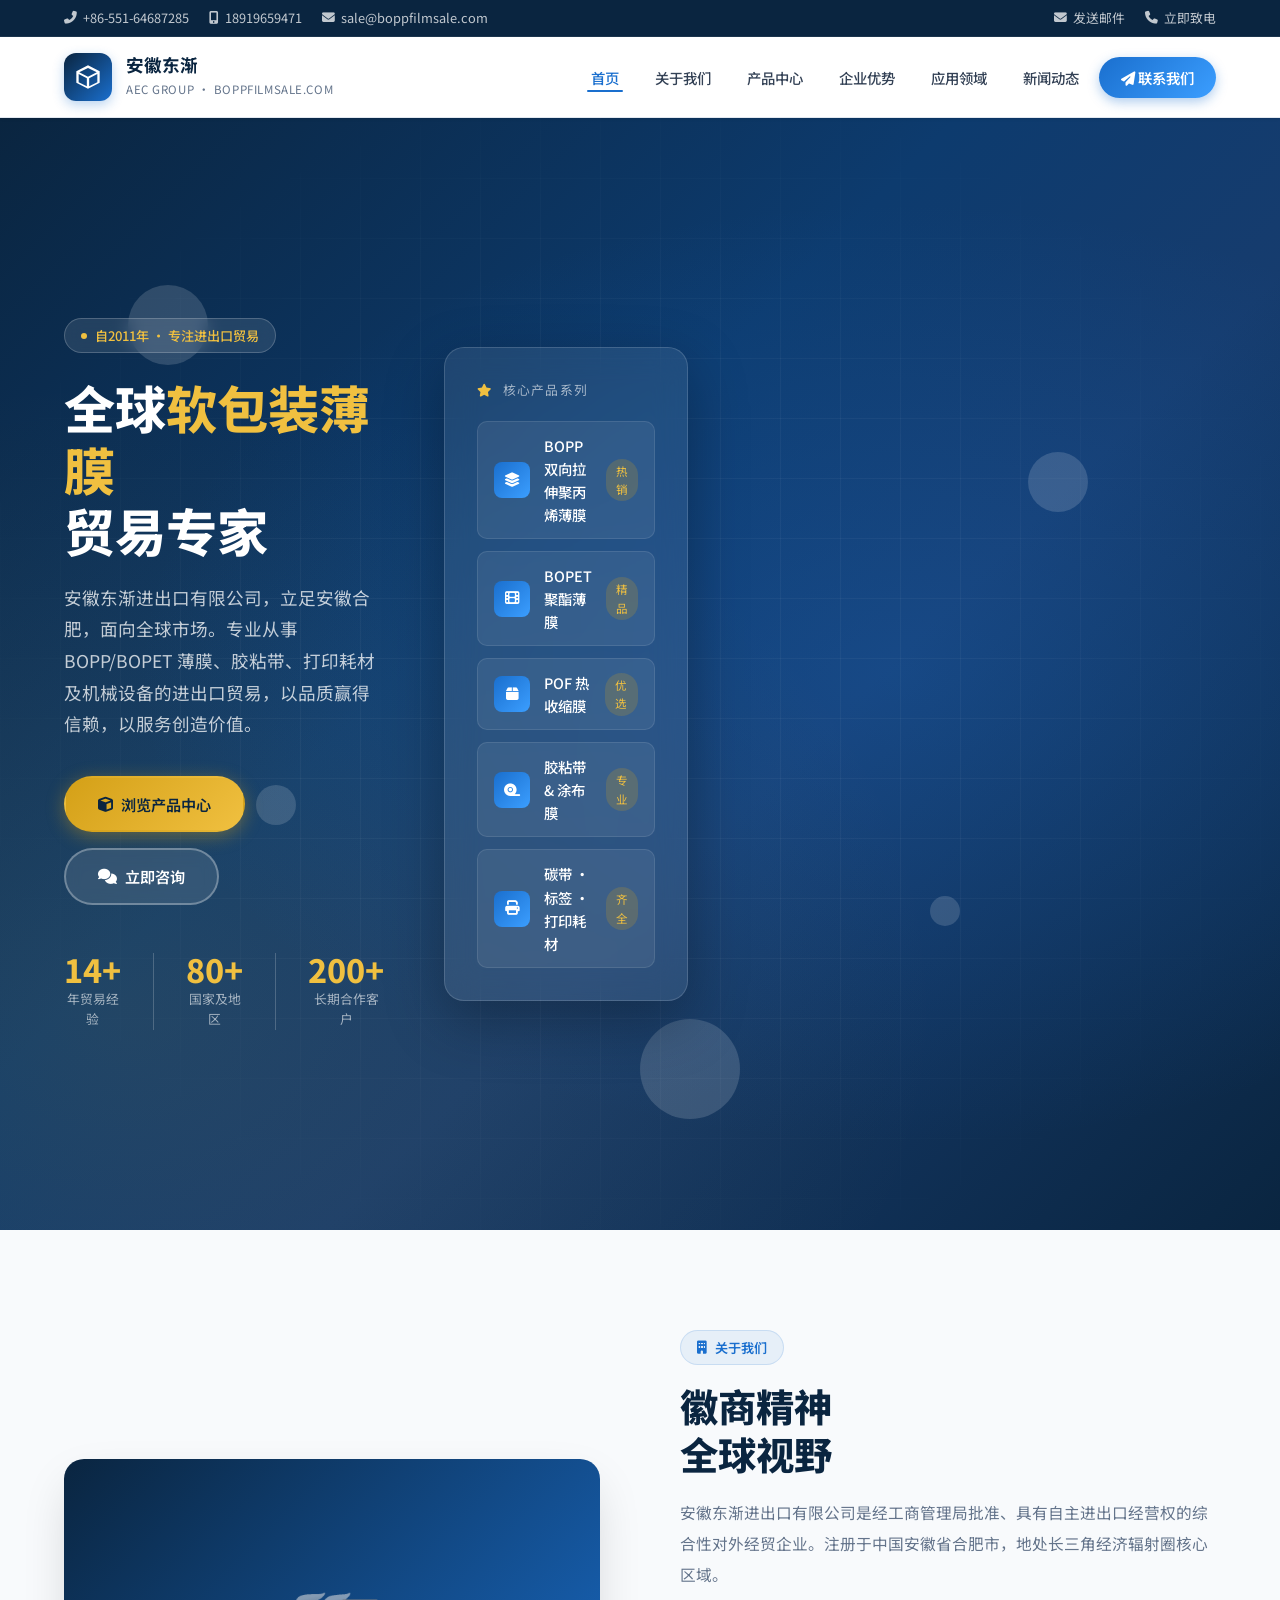
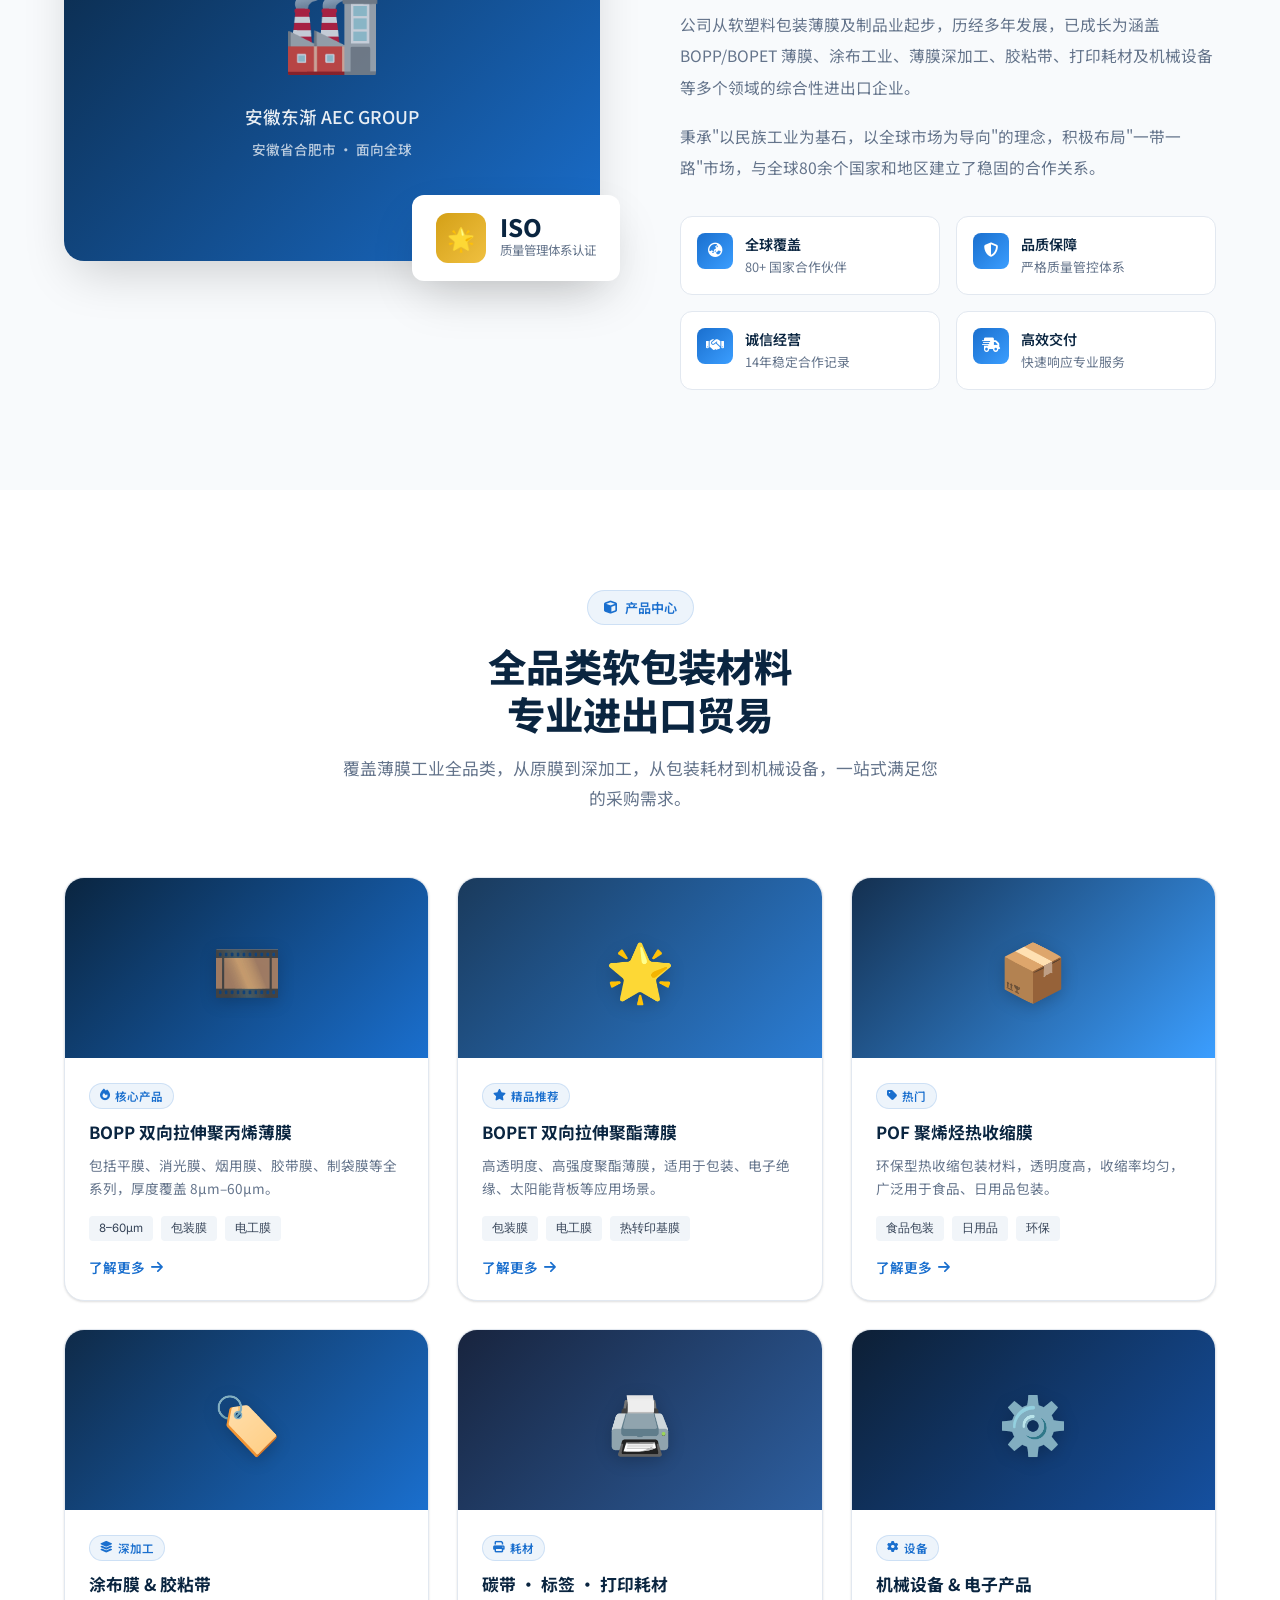
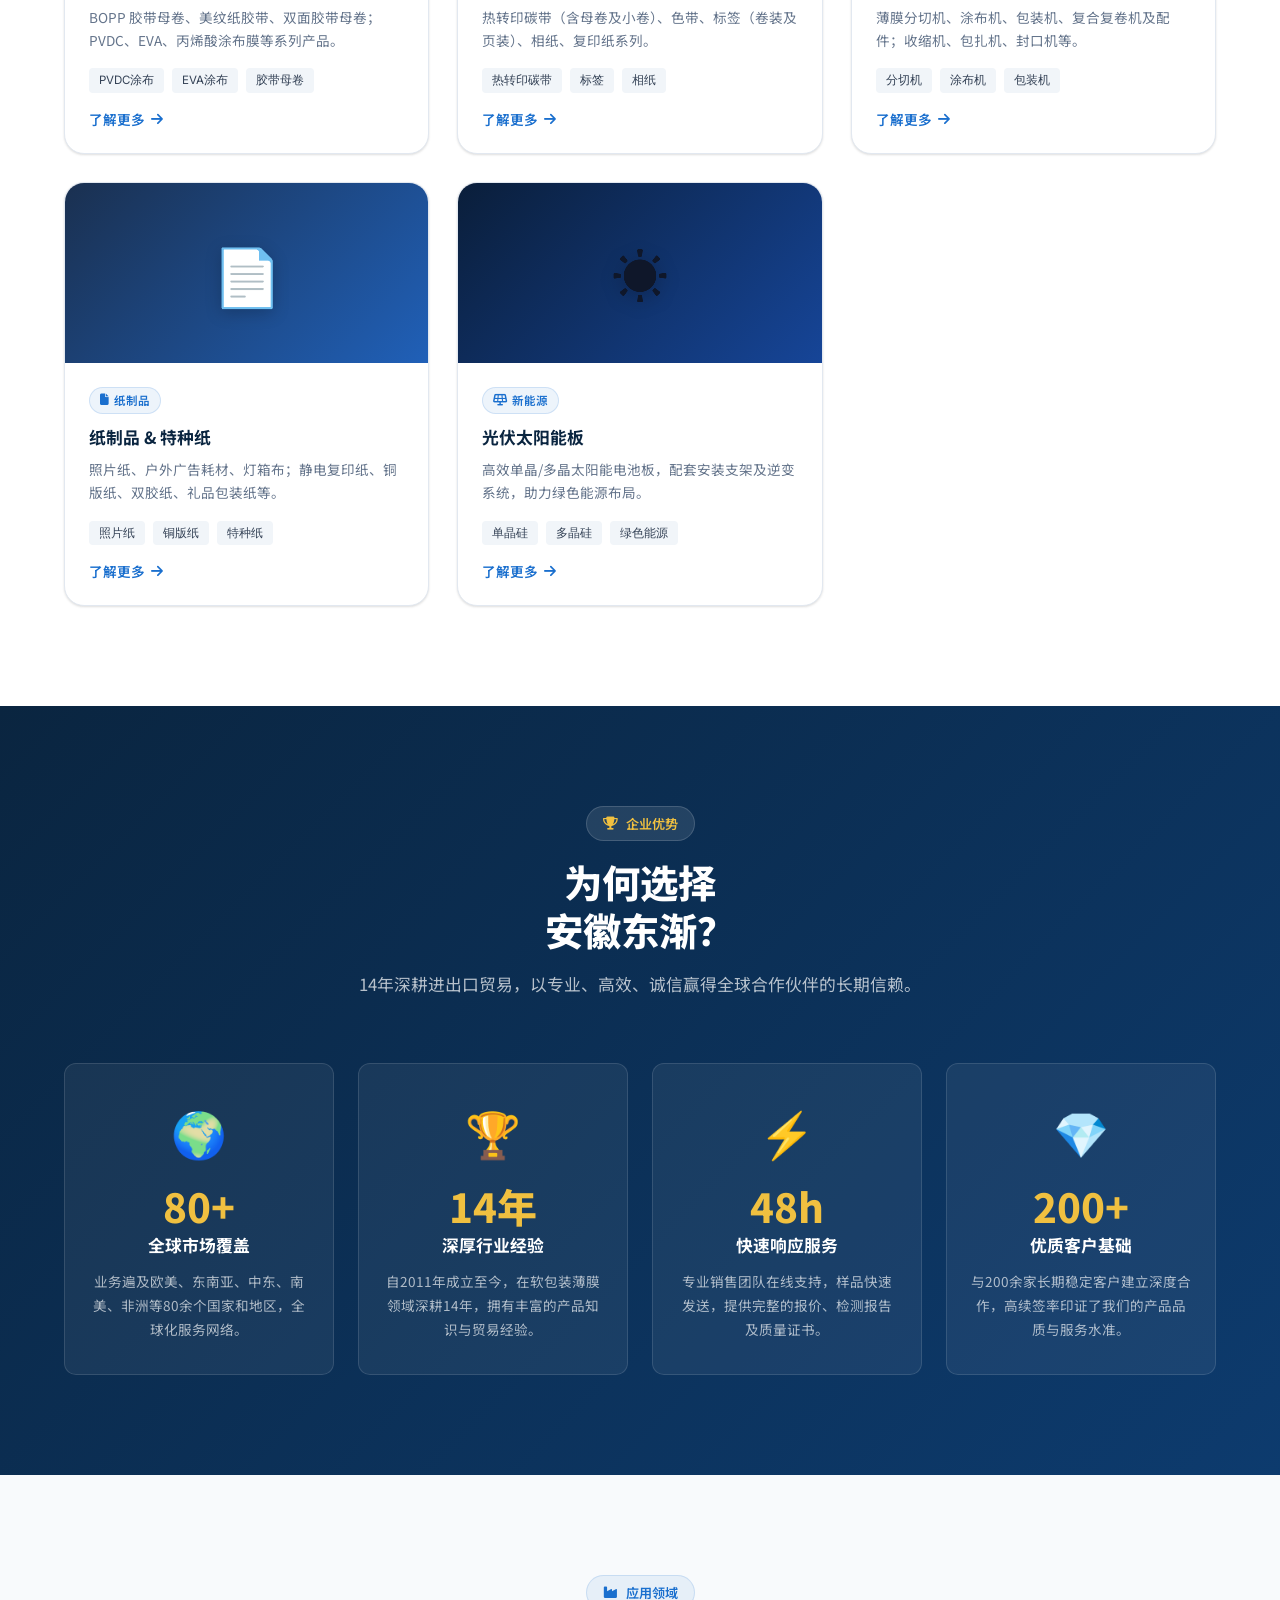
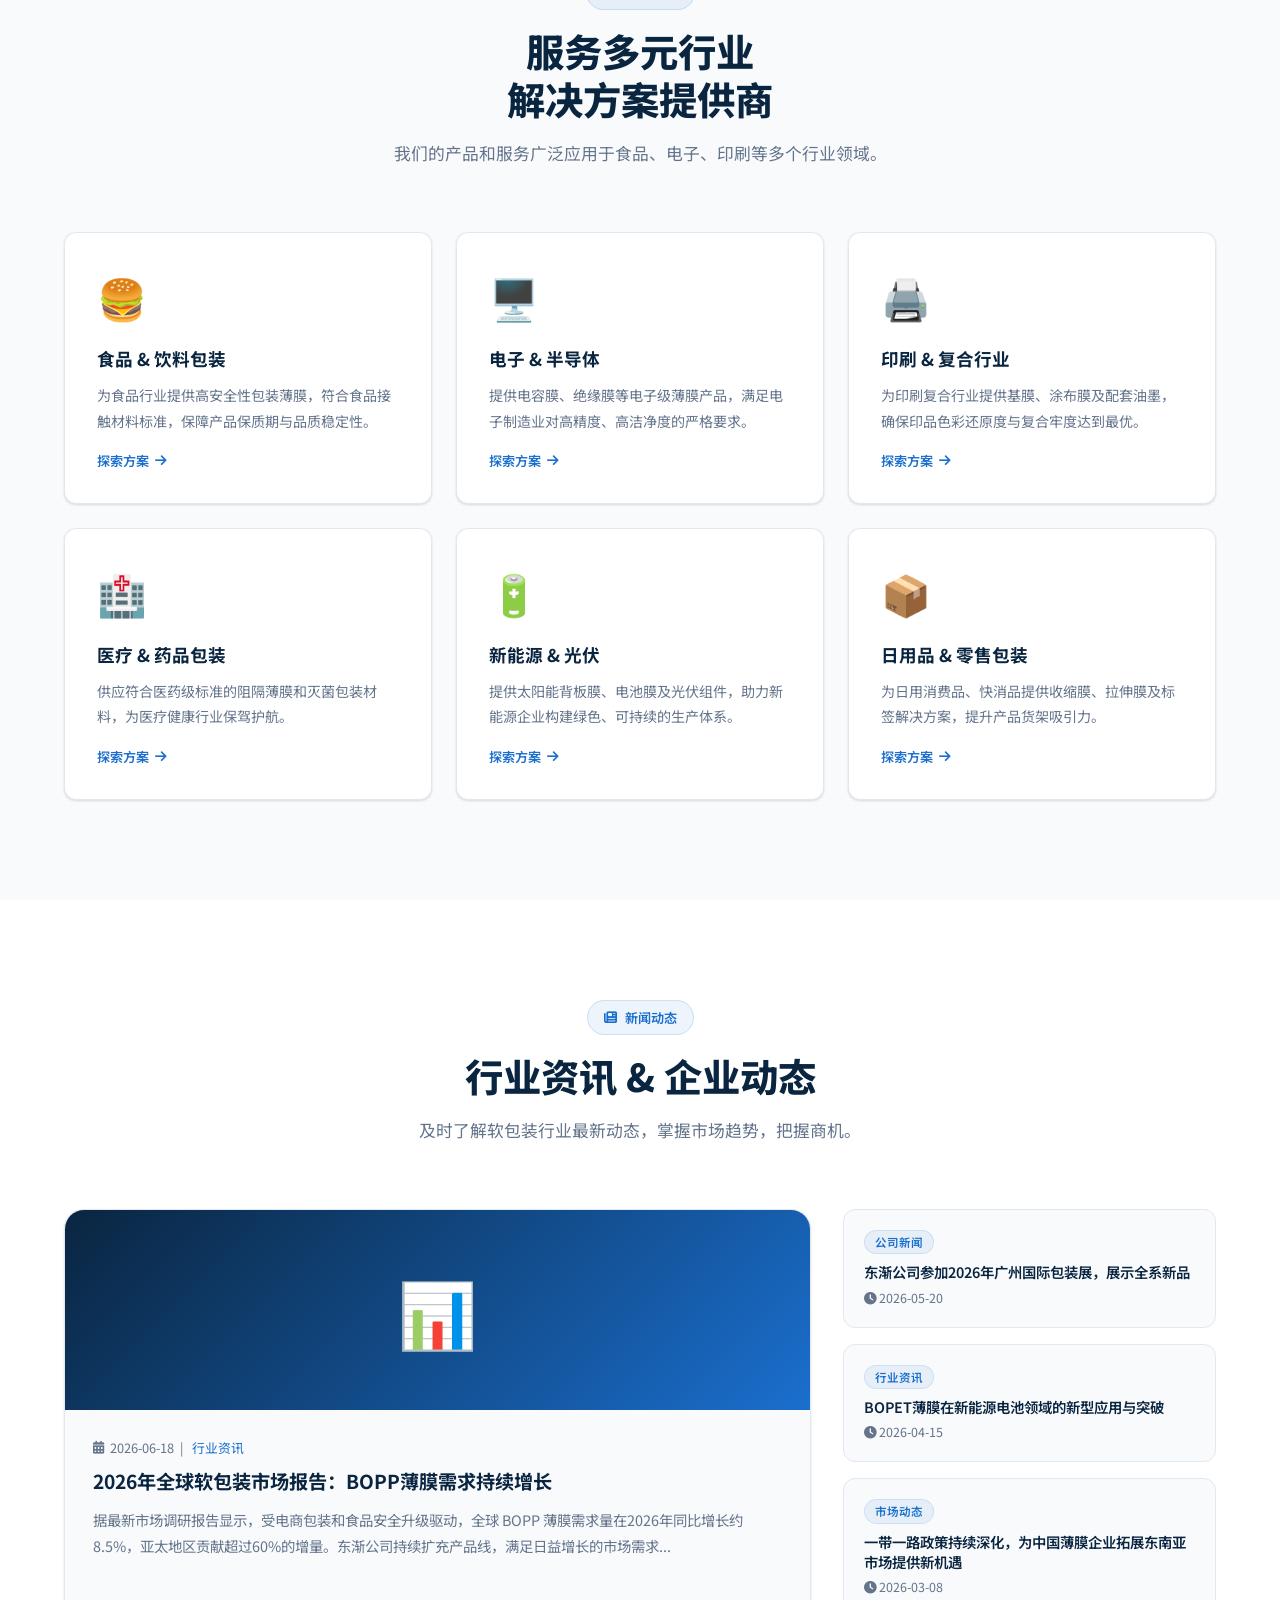
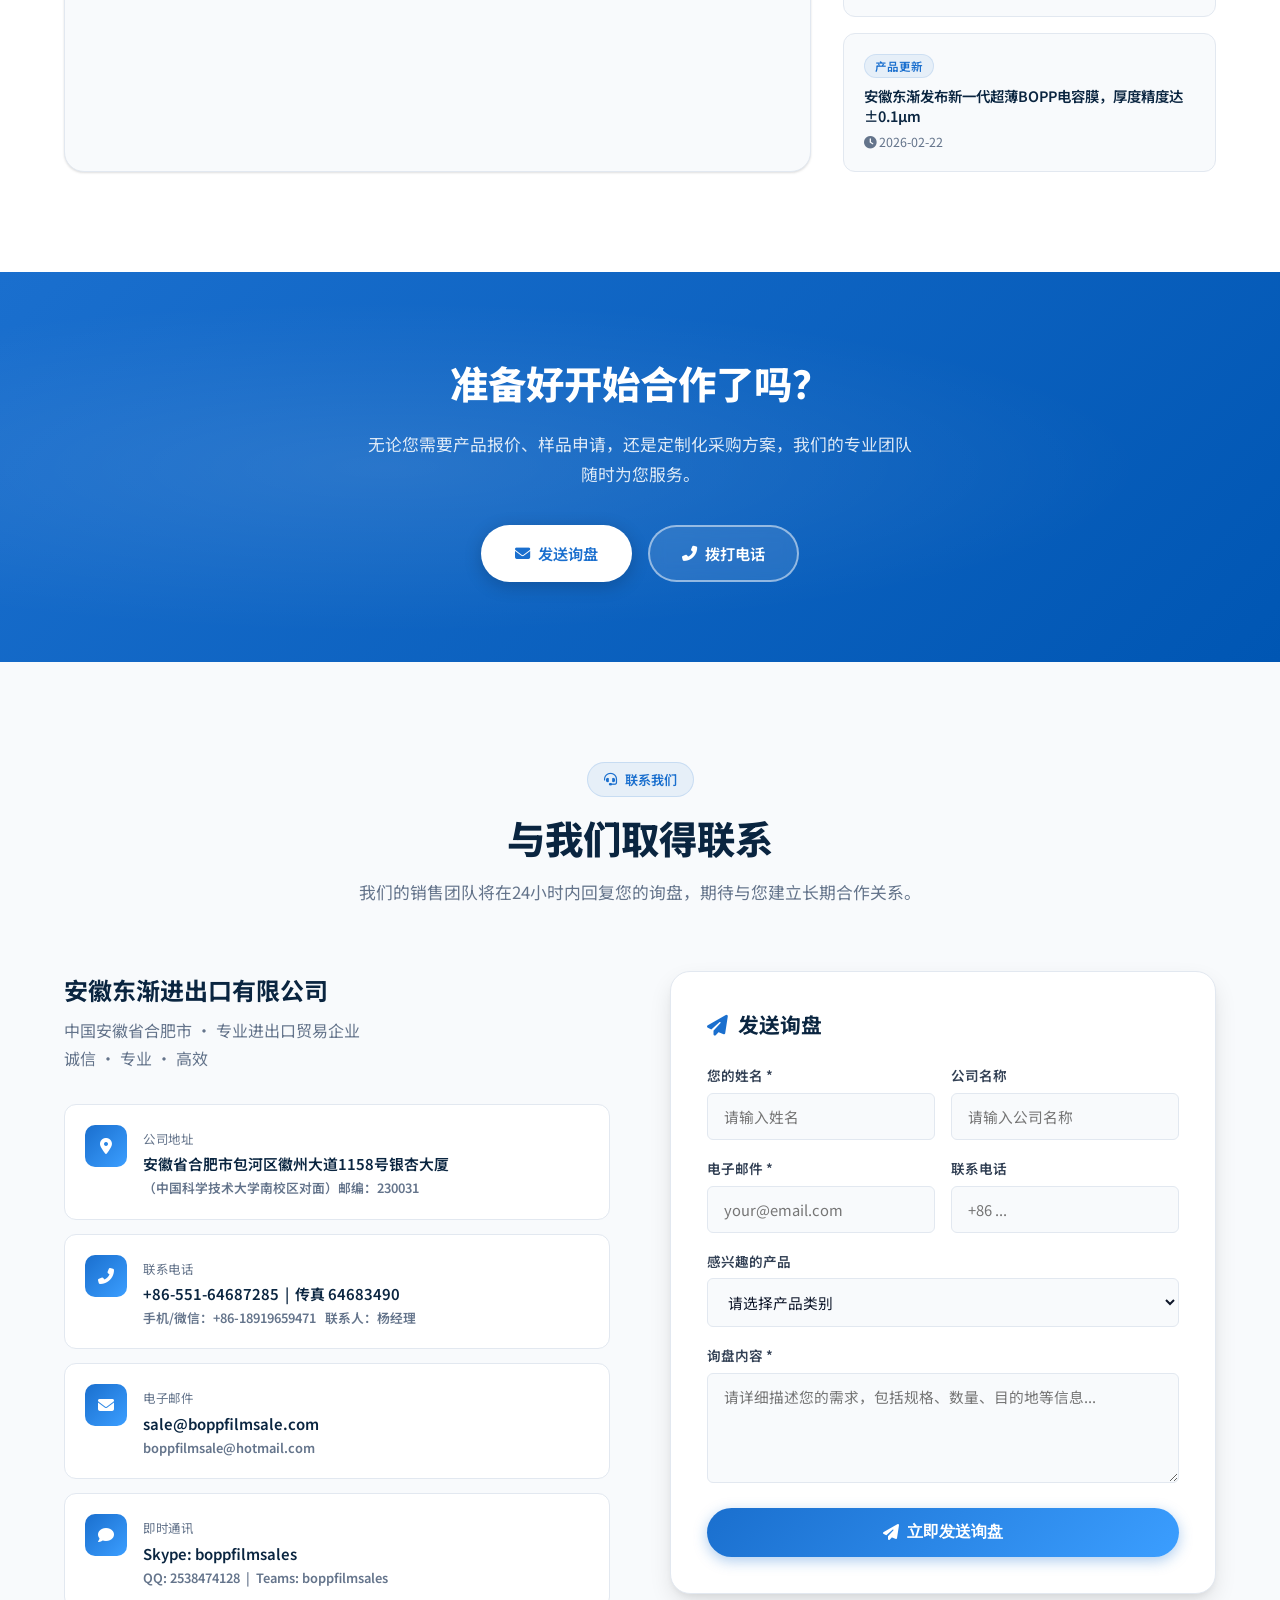
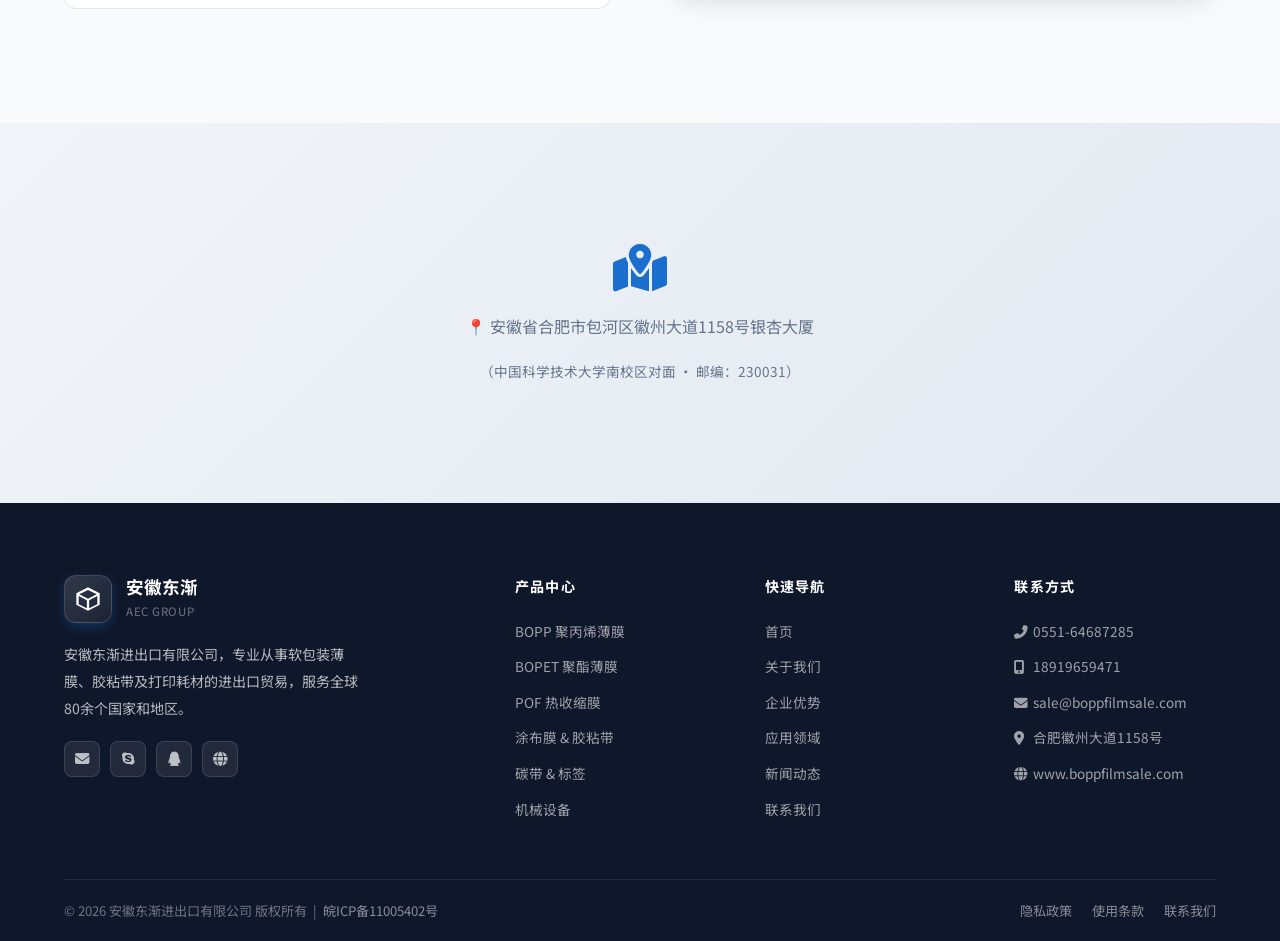
==== index.html @ 791fc683 "Update print statement to show 'Goodbye World'" ====
<!DOCTYPE html>
<html lang="zh-CN">
<head>
  <meta charset="UTF-8" />
  <meta name="viewport" content="width=device-width, initial-scale=1.0" />
  <meta name="description" content="安徽东渐进出口有限公司 - 专业软包装薄膜、胶粘带、打印耗材进出口企业，立足安徽合肥，服务全球市场。" />
  <meta name="keywords" content="BOPP薄膜,BOPET薄膜,POF热收缩膜,碳带,标签,安徽东渐,boppfilmsale" />
  <title>安徽东渐进出口有限公司 | AEC GROUP</title>
  <link rel="preconnect" href="https://fonts.googleapis.com" />
  <link rel="preconnect" href="https://fonts.gstatic.com" crossorigin />
  <link href="https://fonts.googleapis.com/css2?family=Noto+Sans+SC:wght@300;400;500;600;700&family=Inter:wght@300;400;500;600;700;800&display=swap" rel="stylesheet" />
  <link rel="stylesheet" href="https://cdnjs.cloudflare.com/ajax/libs/font-awesome/6.5.0/css/all.min.css" />
  <style>
    /* ===== RESET & BASE ===== */
    *, *::before, *::after { box-sizing: border-box; margin: 0; padding: 0; }
    :root {
      --primary: #0a2540;
      --accent: #1a6fce;
      --accent-light: #3b9eff;
      --gold: #d4a017;
      --gold-light: #f0c040;
      --white: #ffffff;
      --gray-50: #f8fafc;
      --gray-100: #f1f5f9;
      --gray-200: #e2e8f0;
      --gray-500: #64748b;
      --gray-700: #334155;
      --gray-900: #0f172a;
      --shadow-sm: 0 1px 3px rgba(0,0,0,.08),0 1px 2px rgba(0,0,0,.06);
      --shadow-md: 0 4px 6px -1px rgba(0,0,0,.1),0 2px 4px -1px rgba(0,0,0,.06);
      --shadow-lg: 0 10px 25px -3px rgba(0,0,0,.12),0 4px 6px -2px rgba(0,0,0,.06);
      --shadow-xl: 0 20px 50px -10px rgba(0,0,0,.18);
      --radius-sm: 6px;
      --radius-md: 12px;
      --radius-lg: 20px;
      --transition: all .3s cubic-bezier(.4,0,.2,1);
    }
    html { scroll-behavior: smooth; font-size: 16px; }
    body { font-family: 'Noto Sans SC','Inter',sans-serif; color: var(--gray-900); background: var(--white); line-height: 1.6; overflow-x: hidden; }
    a { text-decoration: none; color: inherit; }
    img { max-width: 100%; display: block; }
    ul { list-style: none; }
    .container { max-width: 1200px; margin: 0 auto; padding: 0 24px; }

    /* ===== SCROLLBAR ===== */
    ::-webkit-scrollbar { width: 6px; }
    ::-webkit-scrollbar-track { background: var(--gray-100); }
    ::-webkit-scrollbar-thumb { background: var(--accent); border-radius: 3px; }

    /* ===== TOP BAR ===== */
    .top-bar {
      background: var(--primary);
      color: rgba(255,255,255,.75);
      font-size: .8rem;
      padding: 8px 0;
      border-bottom: 1px solid rgba(255,255,255,.08);
    }
    .top-bar .container { display: flex; justify-content: space-between; align-items: center; gap: 16px; flex-wrap: wrap; }
    .top-bar a { color: rgba(255,255,255,.75); transition: var(--transition); }
    .top-bar a:hover { color: var(--gold-light); }
    .top-bar-left, .top-bar-right { display: flex; gap: 20px; align-items: center; }
    .top-bar-left span, .top-bar-right a { display: flex; align-items: center; gap: 6px; }

    /* ===== HEADER / NAV ===== */
    .header {
      position: sticky; top: 0; z-index: 1000;
      background: rgba(255,255,255,.96);
      backdrop-filter: blur(12px);
      border-bottom: 1px solid var(--gray-200);
      box-shadow: var(--shadow-sm);
      transition: var(--transition);
    }
    .header.scrolled { box-shadow: var(--shadow-md); }
    .nav { display: flex; align-items: center; justify-content: space-between; padding: 16px 0; }
    .logo { display: flex; align-items: center; gap: 14px; }
    .logo-icon {
      width: 48px; height: 48px;
      background: linear-gradient(135deg, var(--primary) 0%, var(--accent) 100%);
      border-radius: 12px;
      display: flex; align-items: center; justify-content: center;
      box-shadow: 0 4px 12px rgba(26,111,206,.3);
    }
    .logo-icon svg { width: 28px; height: 28px; fill: white; }
    .logo-text h1 { font-size: 1.1rem; font-weight: 700; color: var(--primary); line-height: 1.2; }
    .logo-text span { font-size: .72rem; color: var(--gray-500); letter-spacing: .05em; text-transform: uppercase; }
    .nav-links { display: flex; align-items: center; gap: 4px; }
    .nav-links a {
      padding: 8px 16px; border-radius: var(--radius-sm);
      font-size: .9rem; font-weight: 500; color: var(--gray-700);
      transition: var(--transition); position: relative;
    }
    .nav-links a::after {
      content: ''; position: absolute; bottom: 4px; left: 50%; transform: translateX(-50%);
      width: 0; height: 2px; background: var(--accent);
      border-radius: 2px; transition: var(--transition);
    }
    .nav-links a:hover { color: var(--accent); background: rgba(26,111,206,.06); }
    .nav-links a:hover::after { width: 60%; }
    .nav-links a.active { color: var(--accent); }
    .nav-links a.active::after { width: 60%; }
    .nav-cta {
      background: linear-gradient(135deg, var(--accent) 0%, var(--accent-light) 100%);
      color: white !important; padding: 10px 22px !important;
      border-radius: 50px !important; font-weight: 600 !important;
      box-shadow: 0 4px 12px rgba(26,111,206,.35);
    }
    .nav-cta::after { display: none !important; }
    .nav-cta:hover { transform: translateY(-1px); box-shadow: 0 6px 18px rgba(26,111,206,.45) !important; background: linear-gradient(135deg, #155ab5 0%, var(--accent) 100%) !important; }
    .hamburger { display: none; flex-direction: column; gap: 5px; cursor: pointer; padding: 8px; }
    .hamburger span { display: block; width: 24px; height: 2px; background: var(--gray-700); border-radius: 2px; transition: var(--transition); }

    /* ===== HERO ===== */
    .hero {
      min-height: 100vh;
      background: linear-gradient(135deg, var(--primary) 0%, #0d3b6e 40%, #163c6e 60%, #0a2540 100%);
      position: relative; overflow: hidden;
      display: flex; align-items: center;
    }
    .hero::before {
      content: '';
      position: absolute; inset: 0;
      background: radial-gradient(ellipse at 70% 50%, rgba(26,111,206,.25) 0%, transparent 60%),
                  radial-gradient(ellipse at 10% 80%, rgba(212,160,23,.1) 0%, transparent 50%);
    }
    .hero-grid {
      position: absolute; inset: 0;
      background-image: linear-gradient(rgba(255,255,255,.04) 1px, transparent 1px),
                        linear-gradient(90deg, rgba(255,255,255,.04) 1px, transparent 1px);
      background-size: 60px 60px;
      mask-image: radial-gradient(ellipse at center, black 40%, transparent 80%);
    }
    .hero-particles {
      position: absolute; inset: 0;
      overflow: hidden;
    }
    .hero-particles span {
      position: absolute; border-radius: 50%;
      background: rgba(255,255,255,.15);
      animation: float 8s ease-in-out infinite;
    }
    .hero-particles span:nth-child(1) { width:80px;height:80px;top:15%;left:10%;animation-delay:0s; }
    .hero-particles span:nth-child(2) { width:40px;height:40px;top:60%;left:20%;animation-delay:2s; }
    .hero-particles span:nth-child(3) { width:60px;height:60px;top:30%;right:15%;animation-delay:1s; }
    .hero-particles span:nth-child(4) { width:30px;height:30px;top:70%;right:25%;animation-delay:3s; }
    .hero-particles span:nth-child(5) { width:100px;height:100px;bottom:10%;left:50%;animation-delay:1.5s; }
    @keyframes float { 0%,100%{transform:translateY(0) scale(1)} 50%{transform:translateY(-20px) scale(1.05)} }
    .hero-content { position: relative; z-index: 2; padding: 100px 0; }
    .hero-content .container { display: grid; grid-template-columns: 1fr 1fr; gap: 60px; align-items: center; }
    .hero-badge {
      display: inline-flex; align-items: center; gap: 8px;
      background: rgba(255,255,255,.1); border: 1px solid rgba(255,255,255,.2);
      color: var(--gold-light); padding: 6px 16px; border-radius: 50px;
      font-size: .82rem; font-weight: 500; margin-bottom: 24px;
      backdrop-filter: blur(8px);
    }
    .hero-badge .dot { width:6px;height:6px;background:var(--gold-light);border-radius:50%;animation:pulse 1.5s ease-in-out infinite; }
    @keyframes pulse { 0%,100%{opacity:1;transform:scale(1)} 50%{opacity:.5;transform:scale(1.3)} }
    .hero h2 { font-size: clamp(2.2rem, 4vw, 3.4rem); font-weight: 800; color: white; line-height: 1.2; margin-bottom: 20px; }
    .hero h2 .highlight { color: var(--gold-light); }
    .hero-subtitle { font-size: 1.1rem; color: rgba(255,255,255,.75); line-height: 1.8; margin-bottom: 36px; max-width: 520px; }
    .hero-buttons { display: flex; gap: 16px; flex-wrap: wrap; }
    .btn {
      display: inline-flex; align-items: center; gap: 8px;
      padding: 14px 32px; border-radius: 50px;
      font-size: .95rem; font-weight: 600; cursor: pointer;
      transition: var(--transition); border: 2px solid transparent;
    }
    .btn-primary {
      background: linear-gradient(135deg, var(--gold) 0%, var(--gold-light) 100%);
      color: var(--primary);
      box-shadow: 0 4px 18px rgba(212,160,23,.4);
    }
    .btn-primary:hover { transform: translateY(-2px); box-shadow: 0 8px 24px rgba(212,160,23,.5); }
    .btn-outline {
      background: rgba(255,255,255,.1); color: white;
      border-color: rgba(255,255,255,.3);
      backdrop-filter: blur(8px);
    }
    .btn-outline:hover { background: rgba(255,255,255,.2); border-color: rgba(255,255,255,.6); transform: translateY(-2px); }
    .hero-stats { display: flex; gap: 32px; margin-top: 48px; }
    .hero-stat { text-align: center; }
    .hero-stat .num { font-size: 2rem; font-weight: 800; color: var(--gold-light); line-height: 1; }
    .hero-stat .label { font-size: .8rem; color: rgba(255,255,255,.6); margin-top: 4px; }
    .hero-divider { width: 1px; background: rgba(255,255,255,.2); }
    .hero-visual {
      position: relative; display: flex; align-items: center; justify-content: center;
    }
    .hero-card {
      background: rgba(255,255,255,.08);
      border: 1px solid rgba(255,255,255,.15);
      border-radius: var(--radius-lg);
      padding: 32px;
      backdrop-filter: blur(16px);
      width: 100%; max-width: 400px;
      box-shadow: 0 20px 60px rgba(0,0,0,.3);
    }
    .hero-card-title { color: rgba(255,255,255,.6); font-size: .8rem; text-transform: uppercase; letter-spacing: .1em; margin-bottom: 20px; }
    .product-list { display: flex; flex-direction: column; gap: 12px; }
    .product-item {
      display: flex; align-items: center; gap: 14px;
      padding: 12px 16px;
      background: rgba(255,255,255,.07);
      border: 1px solid rgba(255,255,255,.1);
      border-radius: 10px;
      transition: var(--transition);
    }
    .product-item:hover { background: rgba(255,255,255,.12); border-color: rgba(255,255,255,.25); }
    .product-item .icon {
      width: 36px; height: 36px;
      background: linear-gradient(135deg, var(--accent) 0%, var(--accent-light) 100%);
      border-radius: 8px; display: flex; align-items: center; justify-content: center;
      font-size: .9rem; color: white; flex-shrink: 0;
    }
    .product-item .name { color: white; font-size: .9rem; font-weight: 500; }
    .product-item .tag { margin-left: auto; background: rgba(212,160,23,.2); color: var(--gold-light); padding: 3px 10px; border-radius: 50px; font-size: .72rem; }

    /* ===== SECTION COMMON ===== */
    section { padding: 100px 0; }
    .section-header { text-align: center; margin-bottom: 64px; }
    .section-tag {
      display: inline-flex; align-items: center; gap: 8px;
      background: rgba(26,111,206,.08); color: var(--accent);
      padding: 6px 16px; border-radius: 50px;
      font-size: .82rem; font-weight: 600; margin-bottom: 16px;
      border: 1px solid rgba(26,111,206,.15);
    }
    .section-title { font-size: clamp(1.8rem, 3vw, 2.6rem); font-weight: 800; color: var(--primary); line-height: 1.25; margin-bottom: 16px; }
    .section-desc { font-size: 1.05rem; color: var(--gray-500); max-width: 600px; margin: 0 auto; line-height: 1.8; }

    /* ===== ABOUT ===== */
    .about { background: var(--gray-50); }
    .about-grid { display: grid; grid-template-columns: 1fr 1fr; gap: 80px; align-items: center; }
    .about-visual { position: relative; }
    .about-img-wrap {
      border-radius: var(--radius-lg);
      overflow: hidden;
      background: linear-gradient(135deg, var(--primary) 0%, var(--accent) 100%);
      aspect-ratio: 4/3;
      display: flex; align-items: center; justify-content: center;
      box-shadow: var(--shadow-xl);
    }
    .about-img-wrap .inner { text-align: center; color: white; padding: 32px; }
    .about-img-wrap .inner .big-icon { font-size: 5rem; opacity: .8; margin-bottom: 16px; }
    .about-img-wrap .inner p { font-size: 1.1rem; opacity: .9; font-weight: 500; }
    .about-badge-float {
      position: absolute; bottom: -20px; right: -20px;
      background: white; border-radius: var(--radius-md);
      padding: 18px 24px; box-shadow: var(--shadow-xl);
      display: flex; align-items: center; gap: 14px;
    }
    .about-badge-float .icon-wrap { width:50px;height:50px;background:linear-gradient(135deg,var(--gold)0%,var(--gold-light)100%);border-radius:12px;display:flex;align-items:center;justify-content:center;font-size:1.4rem; }
    .about-badge-float .text .num { font-size:1.5rem;font-weight:800;color:var(--primary);line-height:1; }
    .about-badge-float .text .label { font-size:.78rem;color:var(--gray-500);margin-top:2px; }
    .about-text .section-tag { margin-bottom: 16px; }
    .about-text .section-title { text-align: left; margin-bottom: 20px; }
    .about-text p { color: var(--gray-500); line-height: 2; margin-bottom: 18px; font-size: .98rem; }
    .about-features { display: grid; grid-template-columns: 1fr 1fr; gap: 16px; margin-top: 32px; }
    .about-feature {
      display: flex; align-items: flex-start; gap: 12px;
      padding: 16px; background: white;
      border-radius: var(--radius-md); border: 1px solid var(--gray-200);
      transition: var(--transition);
    }
    .about-feature:hover { border-color: var(--accent); box-shadow: var(--shadow-md); transform: translateY(-2px); }
    .about-feature .icon { width:36px;height:36px;background:linear-gradient(135deg,var(--accent)0%,var(--accent-light)100%);border-radius:8px;display:flex;align-items:center;justify-content:center;color:white;font-size:.9rem;flex-shrink:0; }
    .about-feature .text .title { font-weight:600;color:var(--primary);font-size:.88rem;margin-bottom:2px; }
    .about-feature .text .desc { font-size:.8rem;color:var(--gray-500); }

    /* ===== PRODUCTS ===== */
    .products { background: white; }
    .products-grid { display: grid; grid-template-columns: repeat(auto-fill, minmax(280px, 1fr)); gap: 28px; }
    .product-card {
      background: white; border: 1px solid var(--gray-200);
      border-radius: var(--radius-lg); overflow: hidden;
      transition: var(--transition); cursor: pointer;
      box-shadow: var(--shadow-sm);
    }
    .product-card:hover { border-color: var(--accent); box-shadow: var(--shadow-lg); transform: translateY(-6px); }
    .product-card-img {
      height: 180px;
      display: flex; align-items: center; justify-content: center;
      font-size: 3.5rem; position: relative; overflow: hidden;
    }
    .product-card-img::before {
      content: '';
      position: absolute; inset: 0;
      opacity: .95;
    }
    .product-card-img .emoji { position: relative; z-index: 1; filter: drop-shadow(0 4px 8px rgba(0,0,0,.2)); }
    .card-color-1 { background: linear-gradient(135deg, #0a2540, #1a6fce); }
    .card-color-2 { background: linear-gradient(135deg, #1a3a5c, #2b7dd4); }
    .card-color-3 { background: linear-gradient(135deg, #143050, #3b9eff); }
    .card-color-4 { background: linear-gradient(135deg, #0f2a48, #1a6fce); }
    .card-color-5 { background: linear-gradient(135deg, #18243e, #2d5fa0); }
    .card-color-6 { background: linear-gradient(135deg, #0d1f35, #1550a0); }
    .card-color-7 { background: linear-gradient(135deg, #1a3050, #2060b8); }
    .card-color-8 { background: linear-gradient(135deg, #0a1e3a, #164598); }
    .product-card-body { padding: 22px 24px; }
    .product-card-tag { display:inline-flex;align-items:center;gap:5px;background:rgba(26,111,206,.08);color:var(--accent);font-size:.72rem;font-weight:600;padding:3px 10px;border-radius:50px;margin-bottom:10px;border:1px solid rgba(26,111,206,.15); }
    .product-card-title { font-size:1.05rem;font-weight:700;color:var(--primary);margin-bottom:8px; }
    .product-card-desc { font-size:.85rem;color:var(--gray-500);line-height:1.7;margin-bottom:16px; }
    .product-card-specs { display:flex;flex-wrap:wrap;gap:8px;margin-bottom:16px; }
    .spec-tag { background:var(--gray-100);color:var(--gray-700);font-size:.72rem;padding:3px 10px;border-radius:4px;font-family:'Inter',sans-serif; }
    .product-card-link { display:flex;align-items:center;gap:6px;color:var(--accent);font-size:.85rem;font-weight:600;transition:var(--transition); }
    .product-card-link:hover { gap:10px; }

    /* ===== ADVANTAGES ===== */
    .advantages { background: linear-gradient(135deg, var(--primary) 0%, #0d3b6e 100%); }
    .advantages .section-title, .advantages .section-desc { color: white; }
    .advantages .section-tag { background:rgba(255,255,255,.1);color:var(--gold-light);border-color:rgba(255,255,255,.15); }
    .adv-grid { display: grid; grid-template-columns: repeat(4, 1fr); gap: 24px; margin-top: 16px; }
    .adv-card {
      background: rgba(255,255,255,.06);
      border: 1px solid rgba(255,255,255,.12);
      border-radius: var(--radius-md); padding: 32px 24px;
      text-align: center; transition: var(--transition);
    }
    .adv-card:hover { background:rgba(255,255,255,.12);border-color:rgba(255,255,255,.25);transform:translateY(-4px); }
    .adv-card .icon { font-size:2.8rem;margin-bottom:18px; }
    .adv-card h3 { font-size:1.05rem;font-weight:700;color:white;margin-bottom:10px; }
    .adv-card p { font-size:.85rem;color:rgba(255,255,255,.65);line-height:1.8; }
    .adv-num { font-size:2.5rem;font-weight:800;color:var(--gold-light);line-height:1;margin-bottom:6px; }

    /* ===== INDUSTRIES ===== */
    .industries { background: var(--gray-50); }
    .industries-grid { display: grid; grid-template-columns: repeat(3, 1fr); gap: 24px; }
    .industry-card {
      background: white; border-radius: var(--radius-md);
      padding: 32px; border: 1px solid var(--gray-200);
      transition: var(--transition); box-shadow: var(--shadow-sm);
    }
    .industry-card:hover { border-color:var(--accent);box-shadow:var(--shadow-lg);transform:translateY(-4px); }
    .industry-card .icon { font-size:2.5rem;margin-bottom:16px; }
    .industry-card h3 { font-size:1.1rem;font-weight:700;color:var(--primary);margin-bottom:10px; }
    .industry-card p { font-size:.88rem;color:var(--gray-500);line-height:1.8; }
    .industry-card .arrow { display:flex;align-items:center;gap:6px;color:var(--accent);font-size:.82rem;font-weight:600;margin-top:16px;transition:var(--transition); }
    .industry-card:hover .arrow { gap:12px; }

    /* ===== NEWS ===== */
    .news { background: white; }
    .news-grid { display: grid; grid-template-columns: 2fr 1fr; gap: 32px; }
    .news-main-card {
      background: var(--gray-50); border-radius: var(--radius-lg);
      overflow: hidden; border: 1px solid var(--gray-200);
      transition: var(--transition); box-shadow: var(--shadow-sm);
    }
    .news-main-card:hover { box-shadow:var(--shadow-lg);transform:translateY(-3px); }
    .news-main-banner {
      height: 200px;
      background: linear-gradient(135deg, var(--primary) 0%, var(--accent) 100%);
      display: flex; align-items: center; justify-content: center;
      font-size: 4rem;
    }
    .news-main-body { padding: 28px; }
    .news-date { font-size:.8rem;color:var(--gray-500);margin-bottom:10px;display:flex;align-items:center;gap:6px; }
    .news-main-body h3 { font-size:1.2rem;font-weight:700;color:var(--primary);margin-bottom:12px;line-height:1.4; }
    .news-main-body p { font-size:.9rem;color:var(--gray-500);line-height:1.8; }
    .news-side { display: flex; flex-direction: column; gap: 16px; }
    .news-mini-card {
      background: var(--gray-50); border-radius: var(--radius-md);
      padding: 18px 20px; border: 1px solid var(--gray-200);
      transition: var(--transition); cursor: pointer;
    }
    .news-mini-card:hover { border-color:var(--accent);box-shadow:var(--shadow-md);transform:translateX(4px); }
    .news-mini-card .tag { display:inline-flex;background:rgba(26,111,206,.08);color:var(--accent);padding:2px 10px;border-radius:50px;font-size:.72rem;font-weight:600;margin-bottom:8px;border:1px solid rgba(26,111,206,.12); }
    .news-mini-card h4 { font-size:.9rem;font-weight:600;color:var(--primary);margin-bottom:6px;line-height:1.4; }
    .news-mini-card .date { font-size:.78rem;color:var(--gray-500); }

    /* ===== CTA BANNER ===== */
    .cta-banner {
      background: linear-gradient(135deg, var(--accent) 0%, #0056b3 100%);
      padding: 80px 0; text-align: center; position: relative; overflow: hidden;
    }
    .cta-banner::before {
      content:'';position:absolute;inset:0;
      background: radial-gradient(ellipse at 30% 50%, rgba(255,255,255,.1) 0%, transparent 60%);
    }
    .cta-banner h2 { font-size:clamp(1.8rem,3vw,2.6rem);font-weight:800;color:white;margin-bottom:16px;position:relative; }
    .cta-banner p { font-size:1.05rem;color:rgba(255,255,255,.85);max-width:560px;margin:0 auto 36px;line-height:1.8;position:relative; }
    .cta-banner .btn-primary { background:white;color:var(--accent);box-shadow:0 4px 18px rgba(0,0,0,.2); }
    .cta-banner .btn-primary:hover { box-shadow:0 8px 24px rgba(0,0,0,.3); }
    .cta-banner .btn-outline { border-color:rgba(255,255,255,.5);color:white; }

    /* ===== CONTACT ===== */
    .contact { background: var(--gray-50); }
    .contact-grid { display: grid; grid-template-columns: 1fr 1fr; gap: 60px; align-items: start; }
    .contact-info h3 { font-size:1.5rem;font-weight:700;color:var(--primary);margin-bottom:8px; }
    .contact-info .sub { color:var(--gray-500);margin-bottom:32px;line-height:1.7; }
    .contact-item {
      display: flex; align-items: flex-start; gap: 16px;
      padding: 20px; background: white;
      border-radius: var(--radius-md); border: 1px solid var(--gray-200);
      margin-bottom: 14px; transition: var(--transition);
    }
    .contact-item:hover { border-color:var(--accent);box-shadow:var(--shadow-md); }
    .contact-item .icon { width:42px;height:42px;background:linear-gradient(135deg,var(--accent)0%,var(--accent-light)100%);border-radius:10px;display:flex;align-items:center;justify-content:center;color:white;font-size:1rem;flex-shrink:0; }
    .contact-item .text label { font-size:.78rem;color:var(--gray-500);text-transform:uppercase;letter-spacing:.05em; }
    .contact-item .text p { font-size:.93rem;font-weight:600;color:var(--primary);margin-top:2px; }
    .contact-form { background: white; border-radius: var(--radius-lg); padding: 36px; box-shadow: var(--shadow-lg); border: 1px solid var(--gray-200); }
    .contact-form h3 { font-size:1.3rem;font-weight:700;color:var(--primary);margin-bottom:24px; }
    .form-row { display: grid; grid-template-columns: 1fr 1fr; gap: 16px; }
    .form-group { margin-bottom: 18px; }
    .form-group label { display:block;font-size:.85rem;font-weight:600;color:var(--gray-700);margin-bottom:6px; }
    .form-group input, .form-group textarea, .form-group select {
      width:100%; padding:12px 16px;
      border:1.5px solid var(--gray-200); border-radius:var(--radius-sm);
      font-size:.92rem; font-family:inherit; color:var(--gray-900);
      transition:var(--transition); outline:none;
      background:var(--gray-50);
    }
    .form-group input:focus, .form-group textarea:focus, .form-group select:focus {
      border-color:var(--accent);
      box-shadow:0 0 0 3px rgba(26,111,206,.1);
      background:white;
    }
    .form-group textarea { resize:vertical; min-height:110px; }
    .form-submit {
      width:100%; padding:14px;
      background:linear-gradient(135deg,var(--accent)0%,var(--accent-light)100%);
      color:white; font-size:1rem; font-weight:700;
      border:none; border-radius:50px; cursor:pointer;
      transition:var(--transition);
      box-shadow:0 4px 14px rgba(26,111,206,.35);
      display:flex;align-items:center;justify-content:center;gap:8px;
    }
    .form-submit:hover { transform:translateY(-2px);box-shadow:0 8px 22px rgba(26,111,206,.45); }

    /* ===== MAP PLACEHOLDER ===== */
    .map-section { background: white; padding: 0; }
    .map-placeholder {
      height: 380px;
      background: linear-gradient(135deg, var(--gray-100) 0%, var(--gray-200) 100%);
      display: flex; align-items: center; justify-content: center;
      flex-direction: column; gap: 14px;
      font-size:2.5rem; color:var(--accent);
    }
    .map-placeholder p { font-size:1rem;color:var(--gray-500);margin-top:8px; }

    /* ===== FOOTER ===== */
    .footer { background: var(--gray-900); color: rgba(255,255,255,.7); }
    .footer-top { padding: 72px 0 48px; }
    .footer-grid { display: grid; grid-template-columns: 2fr 1fr 1fr 1fr; gap: 48px; }
    .footer-brand .logo { margin-bottom: 18px; }
    .footer-brand .logo-icon { background:linear-gradient(135deg,rgba(255,255,255,.15)0%,rgba(255,255,255,.05)100%);border:1px solid rgba(255,255,255,.15); }
    .footer-brand .logo-text h1 { color:white; }
    .footer-brand .logo-text span { color:rgba(255,255,255,.4); }
    .footer-brand p { font-size:.88rem;line-height:1.9;margin-bottom:20px;max-width:300px; }
    .footer-social { display:flex;gap:10px; }
    .footer-social a {
      width:36px;height:36px;border-radius:8px;
      background:rgba(255,255,255,.08);border:1px solid rgba(255,255,255,.12);
      display:flex;align-items:center;justify-content:center;
      color:rgba(255,255,255,.7);font-size:.9rem;transition:var(--transition);
    }
    .footer-social a:hover { background:var(--accent);border-color:var(--accent);color:white;transform:translateY(-2px); }
    .footer-col h4 { font-size:.88rem;font-weight:700;color:white;text-transform:uppercase;letter-spacing:.08em;margin-bottom:20px; }
    .footer-col ul li { margin-bottom:10px; }
    .footer-col ul li a { font-size:.85rem;color:rgba(255,255,255,.6);transition:var(--transition); }
    .footer-col ul li a:hover { color:var(--gold-light);padding-left:4px; }
    .footer-bottom {
      border-top: 1px solid rgba(255,255,255,.08);
      padding: 20px 0;
      display: flex; justify-content: space-between; align-items: center;
      flex-wrap: wrap; gap: 12px;
    }
    .footer-bottom p { font-size:.82rem;color:rgba(255,255,255,.4); }
    .footer-bottom a { color:rgba(255,255,255,.5);font-size:.82rem;transition:var(--transition); }
    .footer-bottom a:hover { color:var(--gold-light); }

    /* ===== BACK TO TOP ===== */
    .back-to-top {
      position: fixed; bottom: 32px; right: 32px;
      width: 46px; height: 46px;
      background: linear-gradient(135deg, var(--accent), var(--accent-light));
      color: white; border-radius: 50%;
      display: flex; align-items: center; justify-content: center;
      box-shadow: 0 4px 14px rgba(26,111,206,.4);
      cursor: pointer; transition: var(--transition);
      opacity: 0; pointer-events: none; z-index: 999;
      border: none; font-size:1rem;
    }
    .back-to-top.visible { opacity: 1; pointer-events: auto; }
    .back-to-top:hover { transform: translateY(-3px); box-shadow: 0 8px 20px rgba(26,111,206,.5); }

    /* ===== ANIMATE ON SCROLL ===== */
    .aos { opacity: 0; transform: translateY(30px); transition: opacity .6s ease, transform .6s ease; }
    .aos.visible { opacity: 1; transform: none; }
    .aos-delay-1 { transition-delay: .1s; }
    .aos-delay-2 { transition-delay: .2s; }
    .aos-delay-3 { transition-delay: .3s; }
    .aos-delay-4 { transition-delay: .4s; }

    /* ===== MOBILE ===== */
    @media (max-width: 1024px) {
      .adv-grid { grid-template-columns: repeat(2,1fr); }
      .footer-grid { grid-template-columns: 1fr 1fr; }
    }
    @media (max-width: 768px) {
      .hero-content .container { grid-template-columns: 1fr; }
      .hero-visual { display: none; }
      .about-grid { grid-template-columns: 1fr; }
      .contact-grid { grid-template-columns: 1fr; }
      .news-grid { grid-template-columns: 1fr; }
      .industries-grid { grid-template-columns: 1fr; }
      .adv-grid { grid-template-columns: 1fr 1fr; }
      .footer-grid { grid-template-columns: 1fr; }
      .form-row { grid-template-columns: 1fr; }
      .nav-links { display: none; flex-direction: column; position: absolute; top: 100%; left: 0; right: 0; background: white; padding: 16px; box-shadow: var(--shadow-lg); border-top: 1px solid var(--gray-200); }
      .nav-links.open { display: flex; }
      .hamburger { display: flex; }
      .top-bar-left { display: none; }
      .hero-stats { gap: 20px; }
      .about-badge-float { right: 0; bottom: -12px; }
      section { padding: 64px 0; }
    }
    @media (max-width: 480px) {
      .adv-grid { grid-template-columns: 1fr; }
      .hero h2 { font-size: 1.8rem; }
      .hero-buttons { flex-direction: column; }
      .btn { width: 100%; justify-content: center; }
    }
  </style>
</head>
<body>

<!-- TOP BAR -->
<div class="top-bar">
  <div class="container">
    <div class="top-bar-left">
      <span><i class="fas fa-phone-alt"></i> +86-551-64687285</span>
      <span><i class="fas fa-mobile-alt"></i> 18919659471</span>
      <span><i class="fas fa-envelope"></i> sale@boppfilmsale.com</span>
    </div>
    <div class="top-bar-right">
      <a href="mailto:sale@boppfilmsale.com"><i class="fas fa-envelope"></i> 发送邮件</a>
      <a href="tel:+8618919659471"><i class="fas fa-phone"></i> 立即致电</a>
    </div>
  </div>
</div>

<!-- HEADER -->
<header class="header" id="header">
  <div class="container">
    <nav class="nav">
      <a href="#" class="logo">
        <div class="logo-icon">
          <svg viewBox="0 0 24 24" xmlns="http://www.w3.org/2000/svg"><path d="M12 2L2 7v10l10 5 10-5V7L12 2zm0 2.18l7.5 3.75L12 11.68 4.5 7.93 12 4.18zM4 9.5l7 3.5v7l-7-3.5V9.5zm9 10.5v-7l7-3.5v7L13 20z"/></svg>
        </div>
        <div class="logo-text">
          <h1>安徽东渐</h1>
          <span>AEC GROUP · BOPPFILMSALE.COM</span>
        </div>
      </a>
      <ul class="nav-links" id="navLinks">
        <li><a href="#home" class="active">首页</a></li>
        <li><a href="#about">关于我们</a></li>
        <li><a href="#products">产品中心</a></li>
        <li><a href="#advantages">企业优势</a></li>
        <li><a href="#industries">应用领域</a></li>
        <li><a href="#news">新闻动态</a></li>
        <li><a href="#contact" class="nav-cta"><i class="fas fa-paper-plane"></i> 联系我们</a></li>
      </ul>
      <button class="hamburger" id="hamburger" aria-label="Open menu">
        <span></span><span></span><span></span>
      </button>
    </nav>
  </div>
</header>

<!-- HERO -->
<section class="hero" id="home">
  <div class="hero-grid"></div>
  <div class="hero-particles">
    <span></span><span></span><span></span><span></span><span></span>
  </div>
  <div class="hero-content" style="width:100%">
    <div class="container">
      <div style="display:grid;grid-template-columns:1fr 1fr;gap:60px;align-items:center">
        <div>
          <div class="hero-badge"><span class="dot"></span> 自2011年 · 专注进出口贸易</div>
          <h2>全球<span class="highlight">软包装薄膜</span><br />贸易专家</h2>
          <p class="hero-subtitle">安徽东渐进出口有限公司，立足安徽合肥，面向全球市场。专业从事 BOPP/BOPET 薄膜、胶粘带、打印耗材及机械设备的进出口贸易，以品质赢得信赖，以服务创造价值。</p>
          <div class="hero-buttons">
            <a href="#products" class="btn btn-primary"><i class="fas fa-cube"></i> 浏览产品中心</a>
            <a href="#contact" class="btn btn-outline"><i class="fas fa-comments"></i> 立即咨询</a>
          </div>
          <div class="hero-stats">
            <div class="hero-stat"><div class="num">14+</div><div class="label">年贸易经验</div></div>
            <div class="hero-divider"></div>
            <div class="hero-stat"><div class="num">80+</div><div class="label">国家及地区</div></div>
            <div class="hero-divider"></div>
            <div class="hero-stat"><div class="num">200+</div><div class="label">长期合作客户</div></div>
          </div>
        </div>
        <div class="hero-visual">
          <div class="hero-card">
            <p class="hero-card-title"><i class="fas fa-star" style="color:var(--gold-light);margin-right:6px"></i> 核心产品系列</p>
            <div class="product-list">
              <div class="product-item">
                <div class="icon"><i class="fas fa-layer-group"></i></div>
                <span class="name">BOPP 双向拉伸聚丙烯薄膜</span>
                <span class="tag">热销</span>
              </div>
              <div class="product-item">
                <div class="icon"><i class="fas fa-film"></i></div>
                <span class="name">BOPET 聚酯薄膜</span>
                <span class="tag">精品</span>
              </div>
              <div class="product-item">
                <div class="icon"><i class="fas fa-box"></i></div>
                <span class="name">POF 热收缩膜</span>
                <span class="tag">优选</span>
              </div>
              <div class="product-item">
                <div class="icon"><i class="fas fa-tape"></i></div>
                <span class="name">胶粘带 &amp; 涂布膜</span>
                <span class="tag">专业</span>
              </div>
              <div class="product-item">
                <div class="icon"><i class="fas fa-print"></i></div>
                <span class="name">碳带 · 标签 · 打印耗材</span>
                <span class="tag">齐全</span>
              </div>
            </div>
          </div>
        </div>
      </div>
    </div>
  </div>
</section>

<!-- ABOUT -->
<section class="about" id="about">
  <div class="container">
    <div class="about-grid">
      <div class="about-visual">
        <div class="about-img-wrap">
          <div class="inner">
            <div class="big-icon">🏭</div>
            <p>安徽东渐 AEC GROUP</p>
            <p style="font-size:.85rem;opacity:.7;margin-top:8px">安徽省合肥市 · 面向全球</p>
          </div>
        </div>
        <div class="about-badge-float">
          <div class="icon-wrap">🌟</div>
          <div class="text">
            <div class="num">ISO</div>
            <div class="label">质量管理体系认证</div>
          </div>
        </div>
      </div>
      <div class="about-text aos">
        <span class="section-tag"><i class="fas fa-building"></i> 关于我们</span>
        <h2 class="section-title">徽商精神<br/>全球视野</h2>
        <p>安徽东渐进出口有限公司是经工商管理局批准、具有自主进出口经营权的综合性对外经贸企业。注册于中国安徽省合肥市，地处长三角经济辐射圈核心区域。</p>
        <p>公司从软塑料包装薄膜及制品业起步，历经多年发展，已成长为涵盖 BOPP/BOPET 薄膜、涂布工业、薄膜深加工、胶粘带、打印耗材及机械设备等多个领域的综合性进出口企业。</p>
        <p>秉承"以民族工业为基石，以全球市场为导向"的理念，积极布局"一带一路"市场，与全球80余个国家和地区建立了稳固的合作关系。</p>
        <div class="about-features">
          <div class="about-feature">
            <div class="icon"><i class="fas fa-globe-asia"></i></div>
            <div class="text"><div class="title">全球覆盖</div><div class="desc">80+ 国家合作伙伴</div></div>
          </div>
          <div class="about-feature">
            <div class="icon"><i class="fas fa-shield-alt"></i></div>
            <div class="text"><div class="title">品质保障</div><div class="desc">严格质量管控体系</div></div>
          </div>
          <div class="about-feature">
            <div class="icon"><i class="fas fa-handshake"></i></div>
            <div class="text"><div class="title">诚信经营</div><div class="desc">14年稳定合作记录</div></div>
          </div>
          <div class="about-feature">
            <div class="icon"><i class="fas fa-shipping-fast"></i></div>
            <div class="text"><div class="title">高效交付</div><div class="desc">快速响应专业服务</div></div>
          </div>
        </div>
      </div>
    </div>
  </div>
</section>

<!-- PRODUCTS -->
<section class="products" id="products">
  <div class="container">
    <div class="section-header">
      <span class="section-tag"><i class="fas fa-cube"></i> 产品中心</span>
      <h2 class="section-title">全品类软包装材料<br/>专业进出口贸易</h2>
      <p class="section-desc">覆盖薄膜工业全品类，从原膜到深加工，从包装耗材到机械设备，一站式满足您的采购需求。</p>
    </div>
    <div class="products-grid">
      <div class="product-card aos">
        <div class="product-card-img card-color-1"><span class="emoji">🎞️</span></div>
        <div class="product-card-body">
          <span class="product-card-tag"><i class="fas fa-fire"></i> 核心产品</span>
          <h3 class="product-card-title">BOPP 双向拉伸聚丙烯薄膜</h3>
          <p class="product-card-desc">包括平膜、消光膜、烟用膜、胶带膜、制袋膜等全系列，厚度覆盖 8μm–60μm。</p>
          <div class="product-card-specs">
            <span class="spec-tag">8–60μm</span>
            <span class="spec-tag">包装膜</span>
            <span class="spec-tag">电工膜</span>
          </div>
          <span class="product-card-link">了解更多 <i class="fas fa-arrow-right"></i></span>
        </div>
      </div>
      <div class="product-card aos aos-delay-1">
        <div class="product-card-img card-color-2"><span class="emoji">🌟</span></div>
        <div class="product-card-body">
          <span class="product-card-tag"><i class="fas fa-star"></i> 精品推荐</span>
          <h3 class="product-card-title">BOPET 双向拉伸聚酯薄膜</h3>
          <p class="product-card-desc">高透明度、高强度聚酯薄膜，适用于包装、电子绝缘、太阳能背板等应用场景。</p>
          <div class="product-card-specs">
            <span class="spec-tag">包装膜</span>
            <span class="spec-tag">电工膜</span>
            <span class="spec-tag">热转印基膜</span>
          </div>
          <span class="product-card-link">了解更多 <i class="fas fa-arrow-right"></i></span>
        </div>
      </div>
      <div class="product-card aos aos-delay-2">
        <div class="product-card-img card-color-3"><span class="emoji">📦</span></div>
        <div class="product-card-body">
          <span class="product-card-tag"><i class="fas fa-tag"></i> 热门</span>
          <h3 class="product-card-title">POF 聚烯烃热收缩膜</h3>
          <p class="product-card-desc">环保型热收缩包装材料，透明度高，收缩率均匀，广泛用于食品、日用品包装。</p>
          <div class="product-card-specs">
            <span class="spec-tag">食品包装</span>
            <span class="spec-tag">日用品</span>
            <span class="spec-tag">环保</span>
          </div>
          <span class="product-card-link">了解更多 <i class="fas fa-arrow-right"></i></span>
        </div>
      </div>
      <div class="product-card aos">
        <div class="product-card-img card-color-4"><span class="emoji">🏷️</span></div>
        <div class="product-card-body">
          <span class="product-card-tag"><i class="fas fa-layer-group"></i> 深加工</span>
          <h3 class="product-card-title">涂布膜 &amp; 胶粘带</h3>
          <p class="product-card-desc">BOPP 胶带母卷、美纹纸胶带、双面胶带母卷；PVDC、EVA、丙烯酸涂布膜等系列产品。</p>
          <div class="product-card-specs">
            <span class="spec-tag">PVDC涂布</span>
            <span class="spec-tag">EVA涂布</span>
            <span class="spec-tag">胶带母卷</span>
          </div>
          <span class="product-card-link">了解更多 <i class="fas fa-arrow-right"></i></span>
        </div>
      </div>
      <div class="product-card aos aos-delay-1">
        <div class="product-card-img card-color-5"><span class="emoji">🖨️</span></div>
        <div class="product-card-body">
          <span class="product-card-tag"><i class="fas fa-print"></i> 耗材</span>
          <h3 class="product-card-title">碳带 · 标签 · 打印耗材</h3>
          <p class="product-card-desc">热转印碳带（含母卷及小卷）、色带、标签（卷装及页装）、相纸、复印纸系列。</p>
          <div class="product-card-specs">
            <span class="spec-tag">热转印碳带</span>
            <span class="spec-tag">标签</span>
            <span class="spec-tag">相纸</span>
          </div>
          <span class="product-card-link">了解更多 <i class="fas fa-arrow-right"></i></span>
        </div>
      </div>
      <div class="product-card aos aos-delay-2">
        <div class="product-card-img card-color-6"><span class="emoji">⚙️</span></div>
        <div class="product-card-body">
          <span class="product-card-tag"><i class="fas fa-cog"></i> 设备</span>
          <h3 class="product-card-title">机械设备 &amp; 电子产品</h3>
          <p class="product-card-desc">薄膜分切机、涂布机、包装机、复合复卷机及配件；收缩机、包扎机、封口机等。</p>
          <div class="product-card-specs">
            <span class="spec-tag">分切机</span>
            <span class="spec-tag">涂布机</span>
            <span class="spec-tag">包装机</span>
          </div>
          <span class="product-card-link">了解更多 <i class="fas fa-arrow-right"></i></span>
        </div>
      </div>
      <div class="product-card aos">
        <div class="product-card-img card-color-7"><span class="emoji">📄</span></div>
        <div class="product-card-body">
          <span class="product-card-tag"><i class="fas fa-file"></i> 纸制品</span>
          <h3 class="product-card-title">纸制品 &amp; 特种纸</h3>
          <p class="product-card-desc">照片纸、户外广告耗材、灯箱布；静电复印纸、铜版纸、双胶纸、礼品包装纸等。</p>
          <div class="product-card-specs">
            <span class="spec-tag">照片纸</span>
            <span class="spec-tag">铜版纸</span>
            <span class="spec-tag">特种纸</span>
          </div>
          <span class="product-card-link">了解更多 <i class="fas fa-arrow-right"></i></span>
        </div>
      </div>
      <div class="product-card aos aos-delay-1">
        <div class="product-card-img card-color-8"><span class="emoji">☀️</span></div>
        <div class="product-card-body">
          <span class="product-card-tag"><i class="fas fa-solar-panel"></i> 新能源</span>
          <h3 class="product-card-title">光伏太阳能板</h3>
          <p class="product-card-desc">高效单晶/多晶太阳能电池板，配套安装支架及逆变系统，助力绿色能源布局。</p>
          <div class="product-card-specs">
            <span class="spec-tag">单晶硅</span>
            <span class="spec-tag">多晶硅</span>
            <span class="spec-tag">绿色能源</span>
          </div>
          <span class="product-card-link">了解更多 <i class="fas fa-arrow-right"></i></span>
        </div>
      </div>
    </div>
  </div>
</section>

<!-- ADVANTAGES -->
<section class="advantages" id="advantages">
  <div class="container">
    <div class="section-header">
      <span class="section-tag"><i class="fas fa-trophy"></i> 企业优势</span>
      <h2 class="section-title">为何选择<br/>安徽东渐？</h2>
      <p class="section-desc" style="color:rgba(255,255,255,.7)">14年深耕进出口贸易，以专业、高效、诚信赢得全球合作伙伴的长期信赖。</p>
    </div>
    <div class="adv-grid">
      <div class="adv-card aos">
        <div class="icon">🌍</div>
        <div class="adv-num">80+</div>
        <h3>全球市场覆盖</h3>
        <p>业务遍及欧美、东南亚、中东、南美、非洲等80余个国家和地区，全球化服务网络。</p>
      </div>
      <div class="adv-card aos aos-delay-1">
        <div class="icon">🏆</div>
        <div class="adv-num">14年</div>
        <h3>深厚行业经验</h3>
        <p>自2011年成立至今，在软包装薄膜领域深耕14年，拥有丰富的产品知识与贸易经验。</p>
      </div>
      <div class="adv-card aos aos-delay-2">
        <div class="icon">⚡</div>
        <div class="adv-num">48h</div>
        <h3>快速响应服务</h3>
        <p>专业销售团队在线支持，样品快速发送，提供完整的报价、检测报告及质量证书。</p>
      </div>
      <div class="adv-card aos aos-delay-3">
        <div class="icon">💎</div>
        <div class="adv-num">200+</div>
        <h3>优质客户基础</h3>
        <p>与200余家长期稳定客户建立深度合作，高续签率印证了我们的产品品质与服务水准。</p>
      </div>
    </div>
  </div>
</section>

<!-- INDUSTRIES -->
<section class="industries" id="industries">
  <div class="container">
    <div class="section-header">
      <span class="section-tag"><i class="fas fa-industry"></i> 应用领域</span>
      <h2 class="section-title">服务多元行业<br/>解决方案提供商</h2>
      <p class="section-desc">我们的产品和服务广泛应用于食品、电子、印刷等多个行业领域。</p>
    </div>
    <div class="industries-grid">
      <div class="industry-card aos">
        <div class="icon">🍔</div>
        <h3>食品 &amp; 饮料包装</h3>
        <p>为食品行业提供高安全性包装薄膜，符合食品接触材料标准，保障产品保质期与品质稳定性。</p>
        <div class="arrow">探索方案 <i class="fas fa-arrow-right"></i></div>
      </div>
      <div class="industry-card aos aos-delay-1">
        <div class="icon">🖥️</div>
        <h3>电子 &amp; 半导体</h3>
        <p>提供电容膜、绝缘膜等电子级薄膜产品，满足电子制造业对高精度、高洁净度的严格要求。</p>
        <div class="arrow">探索方案 <i class="fas fa-arrow-right"></i></div>
      </div>
      <div class="industry-card aos aos-delay-2">
        <div class="icon">🖨️</div>
        <h3>印刷 &amp; 复合行业</h3>
        <p>为印刷复合行业提供基膜、涂布膜及配套油墨，确保印品色彩还原度与复合牢度达到最优。</p>
        <div class="arrow">探索方案 <i class="fas fa-arrow-right"></i></div>
      </div>
      <div class="industry-card aos">
        <div class="icon">🏥</div>
        <h3>医疗 &amp; 药品包装</h3>
        <p>供应符合医药级标准的阻隔薄膜和灭菌包装材料，为医疗健康行业保驾护航。</p>
        <div class="arrow">探索方案 <i class="fas fa-arrow-right"></i></div>
      </div>
      <div class="industry-card aos aos-delay-1">
        <div class="icon">🔋</div>
        <h3>新能源 &amp; 光伏</h3>
        <p>提供太阳能背板膜、电池膜及光伏组件，助力新能源企业构建绿色、可持续的生产体系。</p>
        <div class="arrow">探索方案 <i class="fas fa-arrow-right"></i></div>
      </div>
      <div class="industry-card aos aos-delay-2">
        <div class="icon">📦</div>
        <h3>日用品 &amp; 零售包装</h3>
        <p>为日用消费品、快消品提供收缩膜、拉伸膜及标签解决方案，提升产品货架吸引力。</p>
        <div class="arrow">探索方案 <i class="fas fa-arrow-right"></i></div>
      </div>
    </div>
  </div>
</section>

<!-- NEWS -->
<section class="news" id="news">
  <div class="container">
    <div class="section-header">
      <span class="section-tag"><i class="fas fa-newspaper"></i> 新闻动态</span>
      <h2 class="section-title">行业资讯 &amp; 企业动态</h2>
      <p class="section-desc">及时了解软包装行业最新动态，掌握市场趋势，把握商机。</p>
    </div>
    <div class="news-grid">
      <div class="news-main-card aos">
        <div class="news-main-banner">📊</div>
        <div class="news-main-body">
          <div class="news-date"><i class="fas fa-calendar-alt"></i> 2026-06-18 &nbsp;|&nbsp; <span style="color:var(--accent)">行业资讯</span></div>
          <h3>2026年全球软包装市场报告：BOPP薄膜需求持续增长</h3>
          <p>据最新市场调研报告显示，受电商包装和食品安全升级驱动，全球 BOPP 薄膜需求量在2026年同比增长约8.5%，亚太地区贡献超过60%的增量。东渐公司持续扩充产品线，满足日益增长的市场需求...</p>
        </div>
      </div>
      <div class="news-side">
        <div class="news-mini-card aos aos-delay-1">
          <span class="tag">公司新闻</span>
          <h4>东渐公司参加2026年广州国际包装展，展示全系新品</h4>
          <div class="date"><i class="fas fa-clock"></i> 2026-05-20</div>
        </div>
        <div class="news-mini-card aos aos-delay-2">
          <span class="tag">行业资讯</span>
          <h4>BOPET薄膜在新能源电池领域的新型应用与突破</h4>
          <div class="date"><i class="fas fa-clock"></i> 2026-04-15</div>
        </div>
        <div class="news-mini-card aos aos-delay-3">
          <span class="tag">市场动态</span>
          <h4>一带一路政策持续深化，为中国薄膜企业拓展东南亚市场提供新机遇</h4>
          <div class="date"><i class="fas fa-clock"></i> 2026-03-08</div>
        </div>
        <div class="news-mini-card">
          <span class="tag">产品更新</span>
          <h4>安徽东渐发布新一代超薄BOPP电容膜，厚度精度达±0.1μm</h4>
          <div class="date"><i class="fas fa-clock"></i> 2026-02-22</div>
        </div>
      </div>
    </div>
  </div>
</section>

<!-- CTA BANNER -->
<div class="cta-banner">
  <div class="container" style="position:relative">
    <h2>准备好开始合作了吗？</h2>
    <p>无论您需要产品报价、样品申请，还是定制化采购方案，我们的专业团队随时为您服务。</p>
    <div style="display:flex;gap:16px;justify-content:center;flex-wrap:wrap">
      <a href="#contact" class="btn btn-primary"><i class="fas fa-envelope"></i> 发送询盘</a>
      <a href="tel:+8618919659471" class="btn btn-outline"><i class="fas fa-phone-alt"></i> 拨打电话</a>
    </div>
  </div>
</div>

<!-- CONTACT -->
<section class="contact" id="contact">
  <div class="container">
    <div class="section-header">
      <span class="section-tag"><i class="fas fa-headset"></i> 联系我们</span>
      <h2 class="section-title">与我们取得联系</h2>
      <p class="section-desc">我们的销售团队将在24小时内回复您的询盘，期待与您建立长期合作关系。</p>
    </div>
    <div class="contact-grid">
      <div class="contact-info aos">
        <h3>安徽东渐进出口有限公司</h3>
        <p class="sub">中国安徽省合肥市 · 专业进出口贸易企业<br/>诚信 · 专业 · 高效</p>
        <div class="contact-item">
          <div class="icon"><i class="fas fa-map-marker-alt"></i></div>
          <div class="text">
            <label>公司地址</label>
            <p>安徽省合肥市包河区徽州大道1158号银杏大厦</p>
            <p style="font-size:.8rem;color:var(--gray-500);margin-top:2px">（中国科学技术大学南校区对面）邮编：230031</p>
          </div>
        </div>
        <div class="contact-item">
          <div class="icon"><i class="fas fa-phone-alt"></i></div>
          <div class="text">
            <label>联系电话</label>
            <p>+86-551-64687285 &nbsp;|&nbsp; 传真 64683490</p>
            <p style="font-size:.8rem;color:var(--gray-500);margin-top:2px">手机/微信：+86-18919659471 &nbsp; 联系人：杨经理</p>
          </div>
        </div>
        <div class="contact-item">
          <div class="icon"><i class="fas fa-envelope"></i></div>
          <div class="text">
            <label>电子邮件</label>
            <p>sale@boppfilmsale.com</p>
            <p style="font-size:.8rem;color:var(--gray-500);margin-top:2px">boppfilmsale@hotmail.com</p>
          </div>
        </div>
        <div class="contact-item">
          <div class="icon"><i class="fas fa-comment"></i></div>
          <div class="text">
            <label>即时通讯</label>
            <p>Skype: boppfilmsales</p>
            <p style="font-size:.8rem;color:var(--gray-500);margin-top:2px">QQ: 2538474128 &nbsp;|&nbsp; Teams: boppfilmsales</p>
          </div>
        </div>
      </div>
      <div class="contact-form aos aos-delay-1">
        <h3><i class="fas fa-paper-plane" style="color:var(--accent);margin-right:10px"></i>发送询盘</h3>
        <form onsubmit="submitForm(event)">
          <div class="form-row">
            <div class="form-group">
              <label for="fname">您的姓名 *</label>
              <input type="text" id="fname" placeholder="请输入姓名" required />
            </div>
            <div class="form-group">
              <label for="fcompany">公司名称</label>
              <input type="text" id="fcompany" placeholder="请输入公司名称" />
            </div>
          </div>
          <div class="form-row">
            <div class="form-group">
              <label for="femail">电子邮件 *</label>
              <input type="email" id="femail" placeholder="your@email.com" required />
            </div>
            <div class="form-group">
              <label for="fphone">联系电话</label>
              <input type="tel" id="fphone" placeholder="+86 ..." />
            </div>
          </div>
          <div class="form-group">
            <label for="fproduct">感兴趣的产品</label>
            <select id="fproduct">
              <option value="">请选择产品类别</option>
              <option>BOPP 双向拉伸聚丙烯薄膜</option>
              <option>BOPET 聚酯薄膜</option>
              <option>POF 热收缩膜</option>
              <option>涂布膜 &amp; 胶粘带</option>
              <option>碳带 · 标签 · 打印耗材</option>
              <option>机械设备</option>
              <option>光伏太阳能板</option>
              <option>其他产品</option>
            </select>
          </div>
          <div class="form-group">
            <label for="fmessage">询盘内容 *</label>
            <textarea id="fmessage" placeholder="请详细描述您的需求，包括规格、数量、目的地等信息..." required></textarea>
          </div>
          <button type="submit" class="form-submit"><i class="fas fa-paper-plane"></i> 立即发送询盘</button>
        </form>
      </div>
    </div>
  </div>
</section>

<!-- MAP -->
<div class="map-section">
  <div class="map-placeholder">
    <i class="fas fa-map-marked-alt" style="font-size:3rem"></i>
    <p>📍 安徽省合肥市包河区徽州大道1158号银杏大厦</p>
    <p style="font-size:.85rem">（中国科学技术大学南校区对面 · 邮编：230031）</p>
  </div>
</div>

<!-- FOOTER -->
<footer class="footer">
  <div class="container">
    <div class="footer-top">
      <div class="footer-grid">
        <div class="footer-brand">
          <div class="logo">
            <div class="logo-icon">
              <svg viewBox="0 0 24 24" xmlns="http://www.w3.org/2000/svg" style="width:28px;height:28px;fill:white"><path d="M12 2L2 7v10l10 5 10-5V7L12 2zm0 2.18l7.5 3.75L12 11.68 4.5 7.93 12 4.18zM4 9.5l7 3.5v7l-7-3.5V9.5zm9 10.5v-7l7-3.5v7L13 20z"/></svg>
            </div>
            <div class="logo-text">
              <h1>安徽东渐</h1>
              <span>AEC GROUP</span>
            </div>
          </div>
          <p>安徽东渐进出口有限公司，专业从事软包装薄膜、胶粘带及打印耗材的进出口贸易，服务全球80余个国家和地区。</p>
          <div class="footer-social">
            <a href="mailto:sale@boppfilmsale.com" title="Email"><i class="fas fa-envelope"></i></a>
            <a href="skype:boppfilmsales?call" title="Skype"><i class="fab fa-skype"></i></a>
            <a href="http://wpa.qq.com/msgrd?V=1&Uin=2538474128" title="QQ"><i class="fab fa-qq"></i></a>
            <a href="https://www.boppfilmsale.com" title="网站"><i class="fas fa-globe"></i></a>
          </div>
        </div>
        <div class="footer-col">
          <h4>产品中心</h4>
          <ul>
            <li><a href="#products">BOPP 聚丙烯薄膜</a></li>
            <li><a href="#products">BOPET 聚酯薄膜</a></li>
            <li><a href="#products">POF 热收缩膜</a></li>
            <li><a href="#products">涂布膜 &amp; 胶粘带</a></li>
            <li><a href="#products">碳带 &amp; 标签</a></li>
            <li><a href="#products">机械设备</a></li>
          </ul>
        </div>
        <div class="footer-col">
          <h4>快速导航</h4>
          <ul>
            <li><a href="#home">首页</a></li>
            <li><a href="#about">关于我们</a></li>
            <li><a href="#advantages">企业优势</a></li>
            <li><a href="#industries">应用领域</a></li>
            <li><a href="#news">新闻动态</a></li>
            <li><a href="#contact">联系我们</a></li>
          </ul>
        </div>
        <div class="footer-col">
          <h4>联系方式</h4>
          <ul>
            <li><a href="tel:+865516468728"><i class="fas fa-phone-alt" style="width:16px"></i> 0551-64687285</a></li>
            <li><a href="tel:+8618919659471"><i class="fas fa-mobile-alt" style="width:16px"></i> 18919659471</a></li>
            <li><a href="mailto:sale@boppfilmsale.com"><i class="fas fa-envelope" style="width:16px"></i> sale@boppfilmsale.com</a></li>
            <li><a href="#"><i class="fas fa-map-marker-alt" style="width:16px"></i> 合肥徽州大道1158号</a></li>
            <li><a href="https://www.boppfilmsale.com"><i class="fas fa-globe" style="width:16px"></i> www.boppfilmsale.com</a></li>
          </ul>
        </div>
      </div>
    </div>
    <div class="footer-bottom">
      <p>© 2026 安徽东渐进出口有限公司 版权所有 &nbsp;|&nbsp; <a href="#">皖ICP备11005402号</a></p>
      <div style="display:flex;gap:20px">
        <a href="#">隐私政策</a>
        <a href="#">使用条款</a>
        <a href="#contact">联系我们</a>
      </div>
    </div>
  </div>
</footer>

<!-- BACK TO TOP -->
<button class="back-to-top" id="backToTop" onclick="window.scrollTo({top:0,behavior:'smooth'})">
  <i class="fas fa-chevron-up"></i>
</button>

<script>
  // ===== HAMBURGER =====
  const hamburger = document.getElementById('hamburger');
  const navLinks  = document.getElementById('navLinks');
  hamburger.addEventListener('click', () => {
    navLinks.classList.toggle('open');
    const spans = hamburger.querySelectorAll('span');
    if (navLinks.classList.contains('open')) {
      spans[0].style.transform = 'rotate(45deg) translate(5px,5px)';
      spans[1].style.opacity = '0';
      spans[2].style.transform = 'rotate(-45deg) translate(5px,-5px)';
    } else {
      spans.forEach(s => { s.style.transform = ''; s.style.opacity = ''; });
    }
  });
  document.querySelectorAll('.nav-links a').forEach(link => {
    link.addEventListener('click', () => {
      navLinks.classList.remove('open');
      hamburger.querySelectorAll('span').forEach(s => { s.style.transform = ''; s.style.opacity = ''; });
    });
  });

  // ===== STICKY HEADER =====
  const header = document.getElementById('header');
  window.addEventListener('scroll', () => {
    header.classList.toggle('scrolled', window.scrollY > 40);
    document.getElementById('backToTop').classList.toggle('visible', window.scrollY > 400);
  });

  // ===== ACTIVE NAV =====
  const sections = document.querySelectorAll('section[id], div[id]');
  const navA = document.querySelectorAll('.nav-links a');
  const observer = new IntersectionObserver(entries => {
    entries.forEach(entry => {
      if (entry.isIntersecting) {
        navA.forEach(a => {
          a.classList.toggle('active', a.getAttribute('href') === '#' + entry.target.id);
        });
      }
    });
  }, { threshold: 0.35 });
  sections.forEach(s => observer.observe(s));

  // ===== ANIMATE ON SCROLL =====
  const aosEl = document.querySelectorAll('.aos');
  const aosObs = new IntersectionObserver(entries => {
    entries.forEach(entry => {
      if (entry.isIntersecting) { entry.target.classList.add('visible'); aosObs.unobserve(entry.target); }
    });
  }, { threshold: 0.12 });
  aosEl.forEach(el => aosObs.observe(el));

  // ===== FORM SUBMIT =====
  function submitForm(e) {
    e.preventDefault();
    const name    = document.getElementById('fname').value;
    const email   = document.getElementById('femail').value;
    const product = document.getElementById('fproduct').value;
    const message = document.getElementById('fmessage').value;
    const body    = encodeURIComponent(`姓名：${name}\n产品：${product}\n内容：${message}`);
    const subject = encodeURIComponent('询盘 - 安徽东渐进出口有限公司');
    window.location.href = `mailto:sale@boppfilmsale.com?subject=${subject}&body=${body}`;
  }

  // ===== SMOOTH SCROLL FOR ALL # LINKS =====
  document.querySelectorAll('a[href^="#"]').forEach(anchor => {
    anchor.addEventListener('click', function(e) {
      const target = document.querySelector(this.getAttribute('href'));
      if (target) { e.preventDefault(); target.scrollIntoView({ behavior: 'smooth', block: 'start' }); }
    });
  });
</script>
</body>
</html>
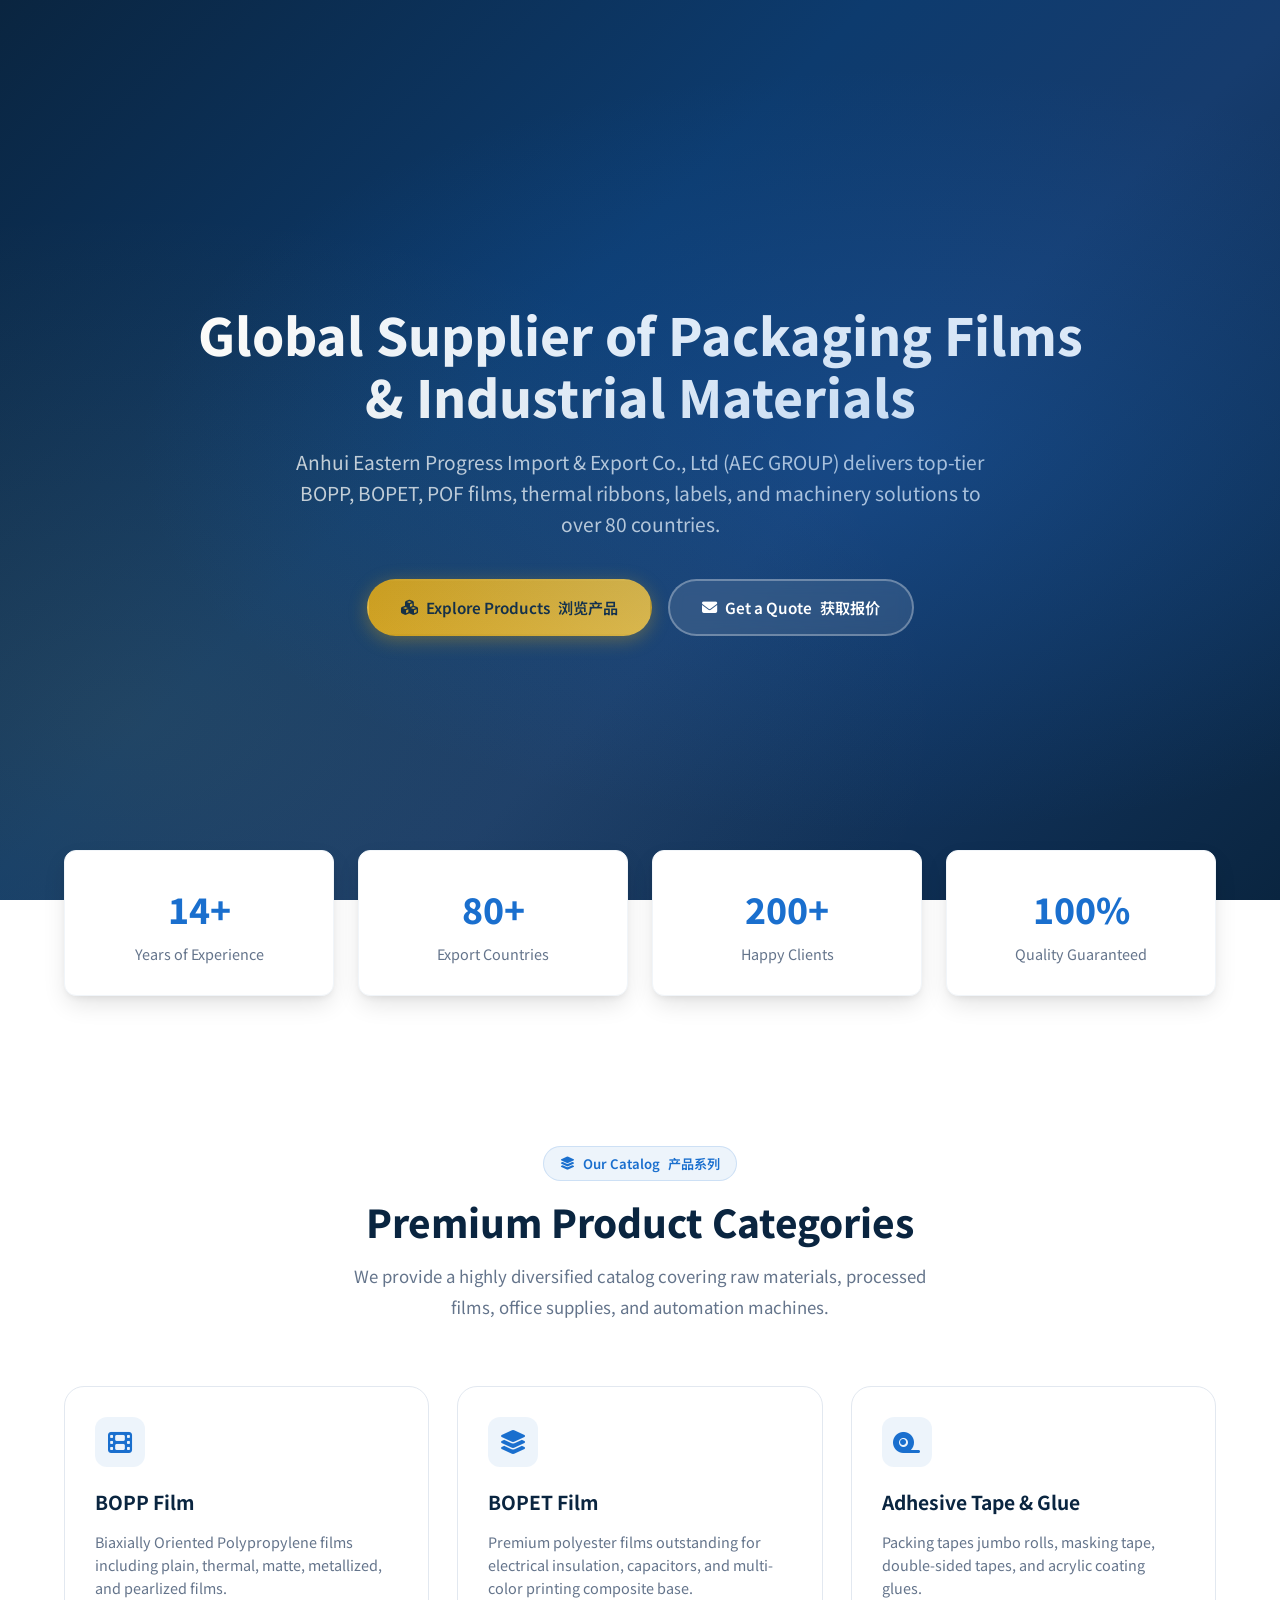
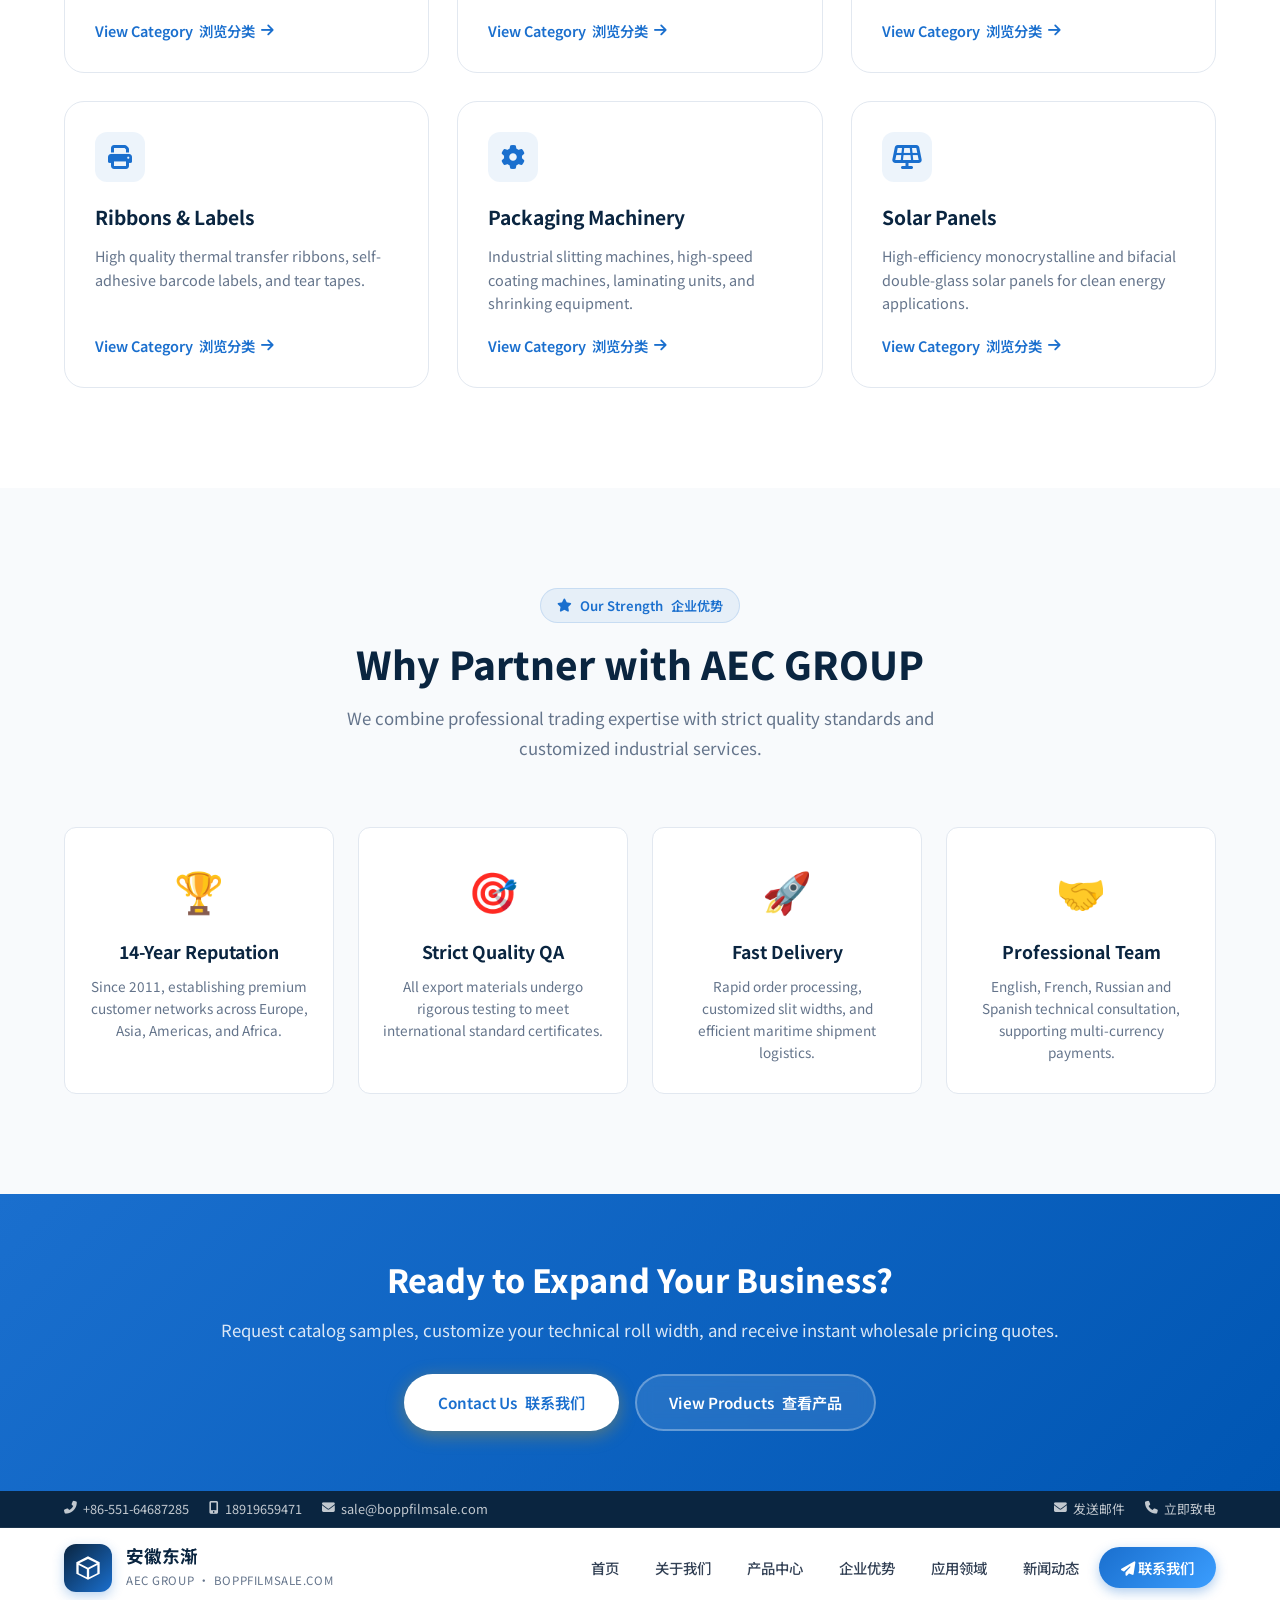
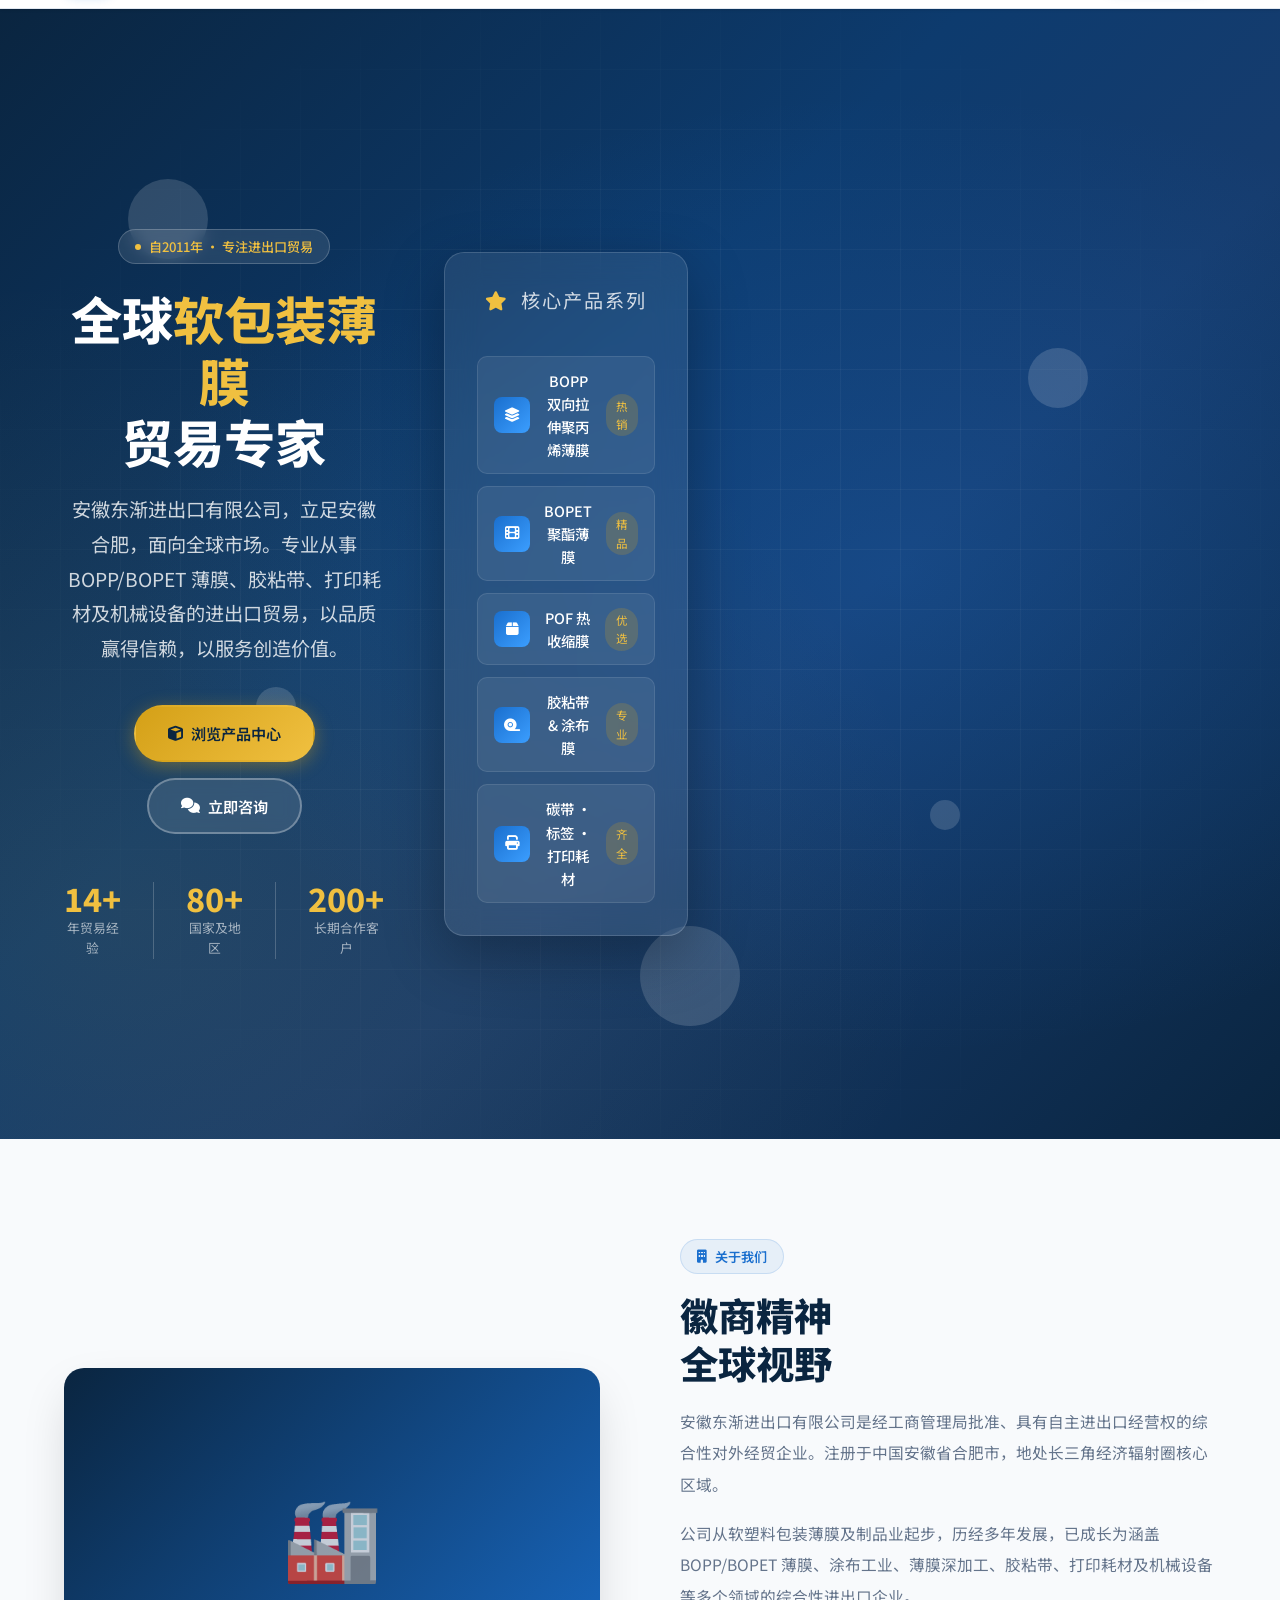
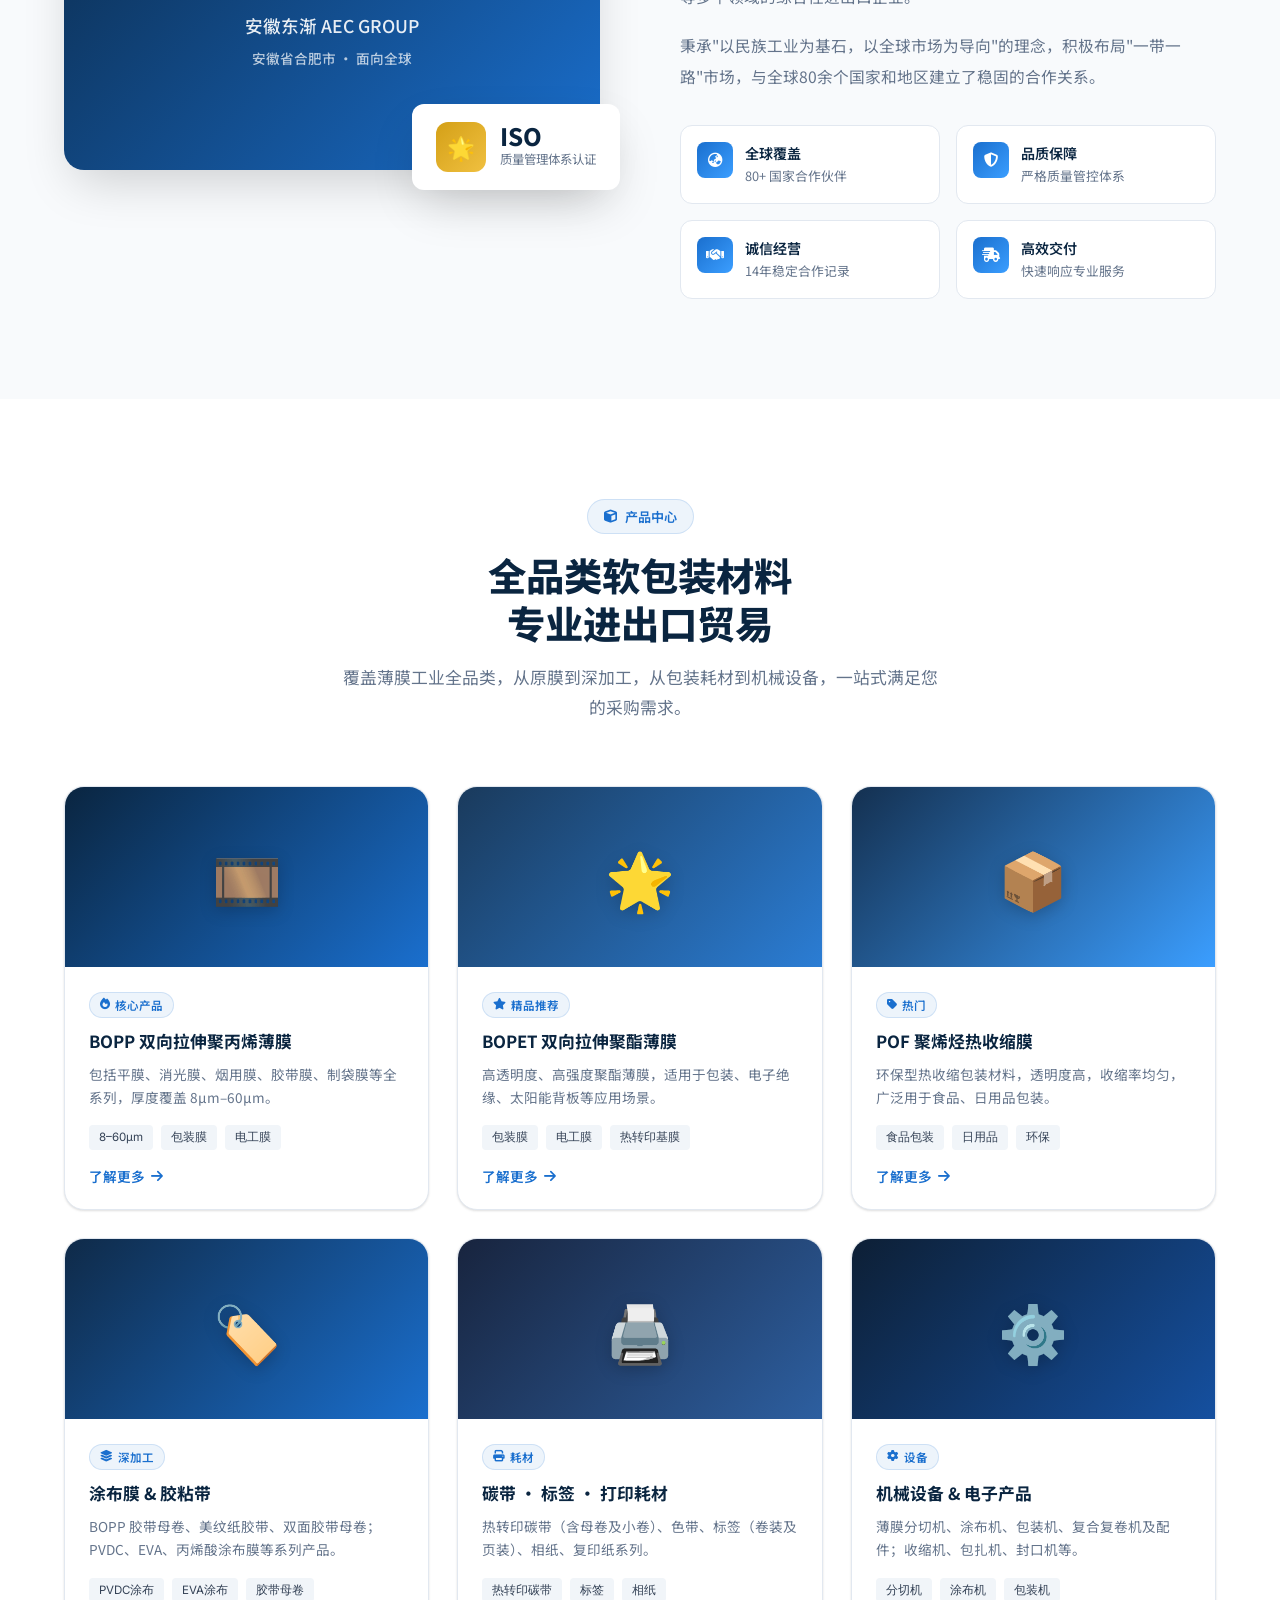
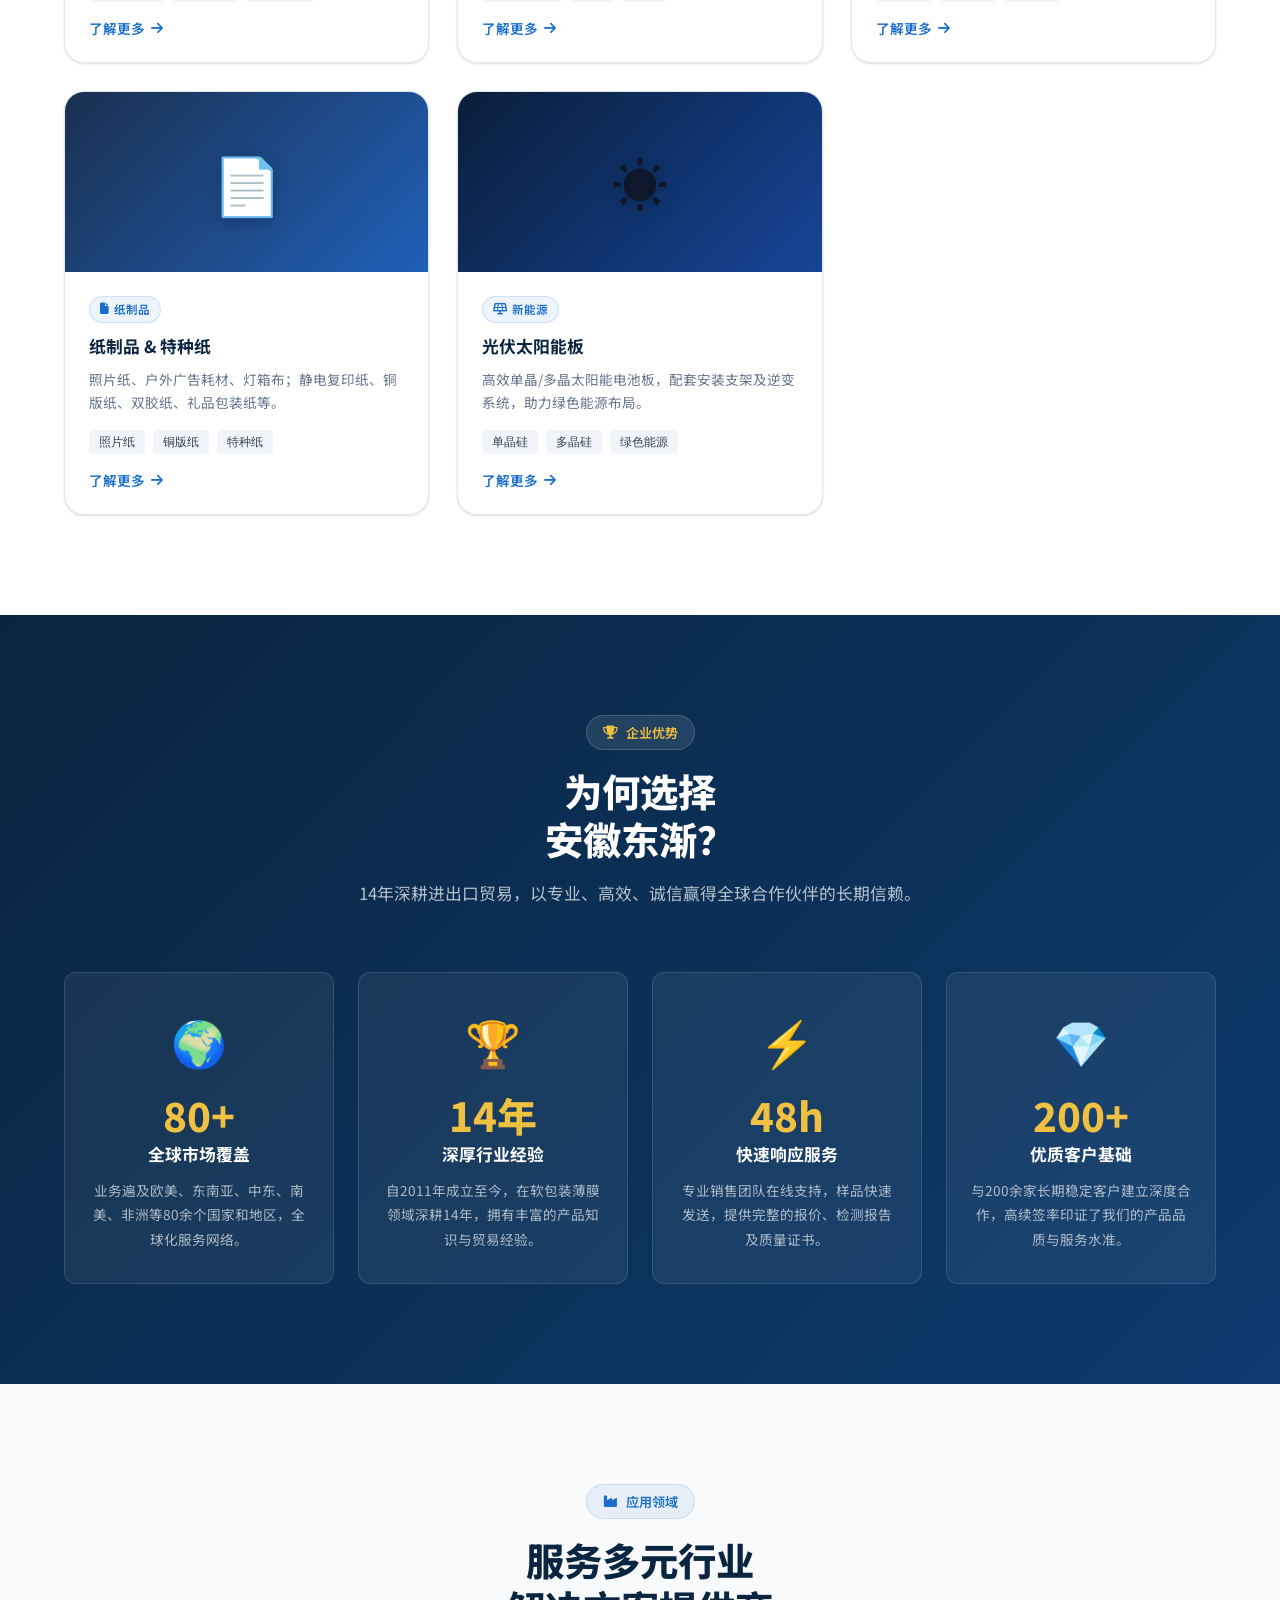
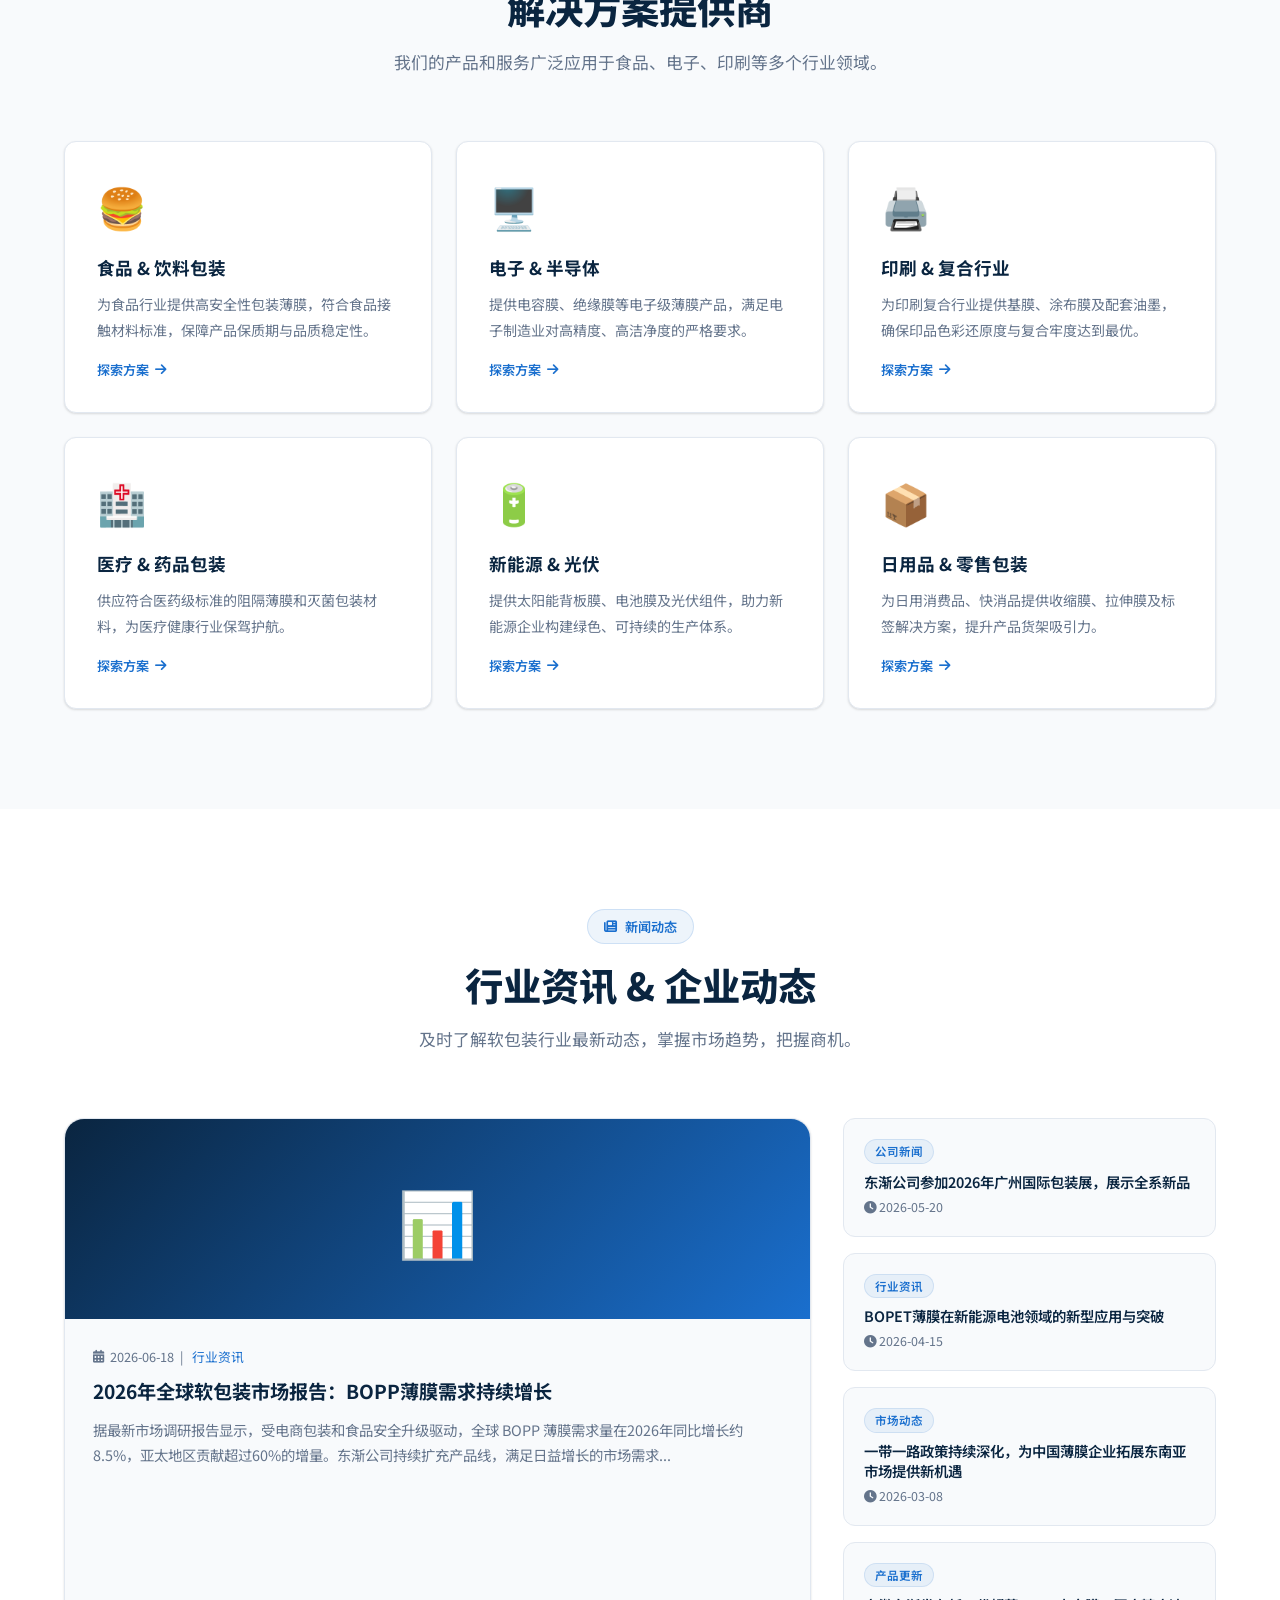
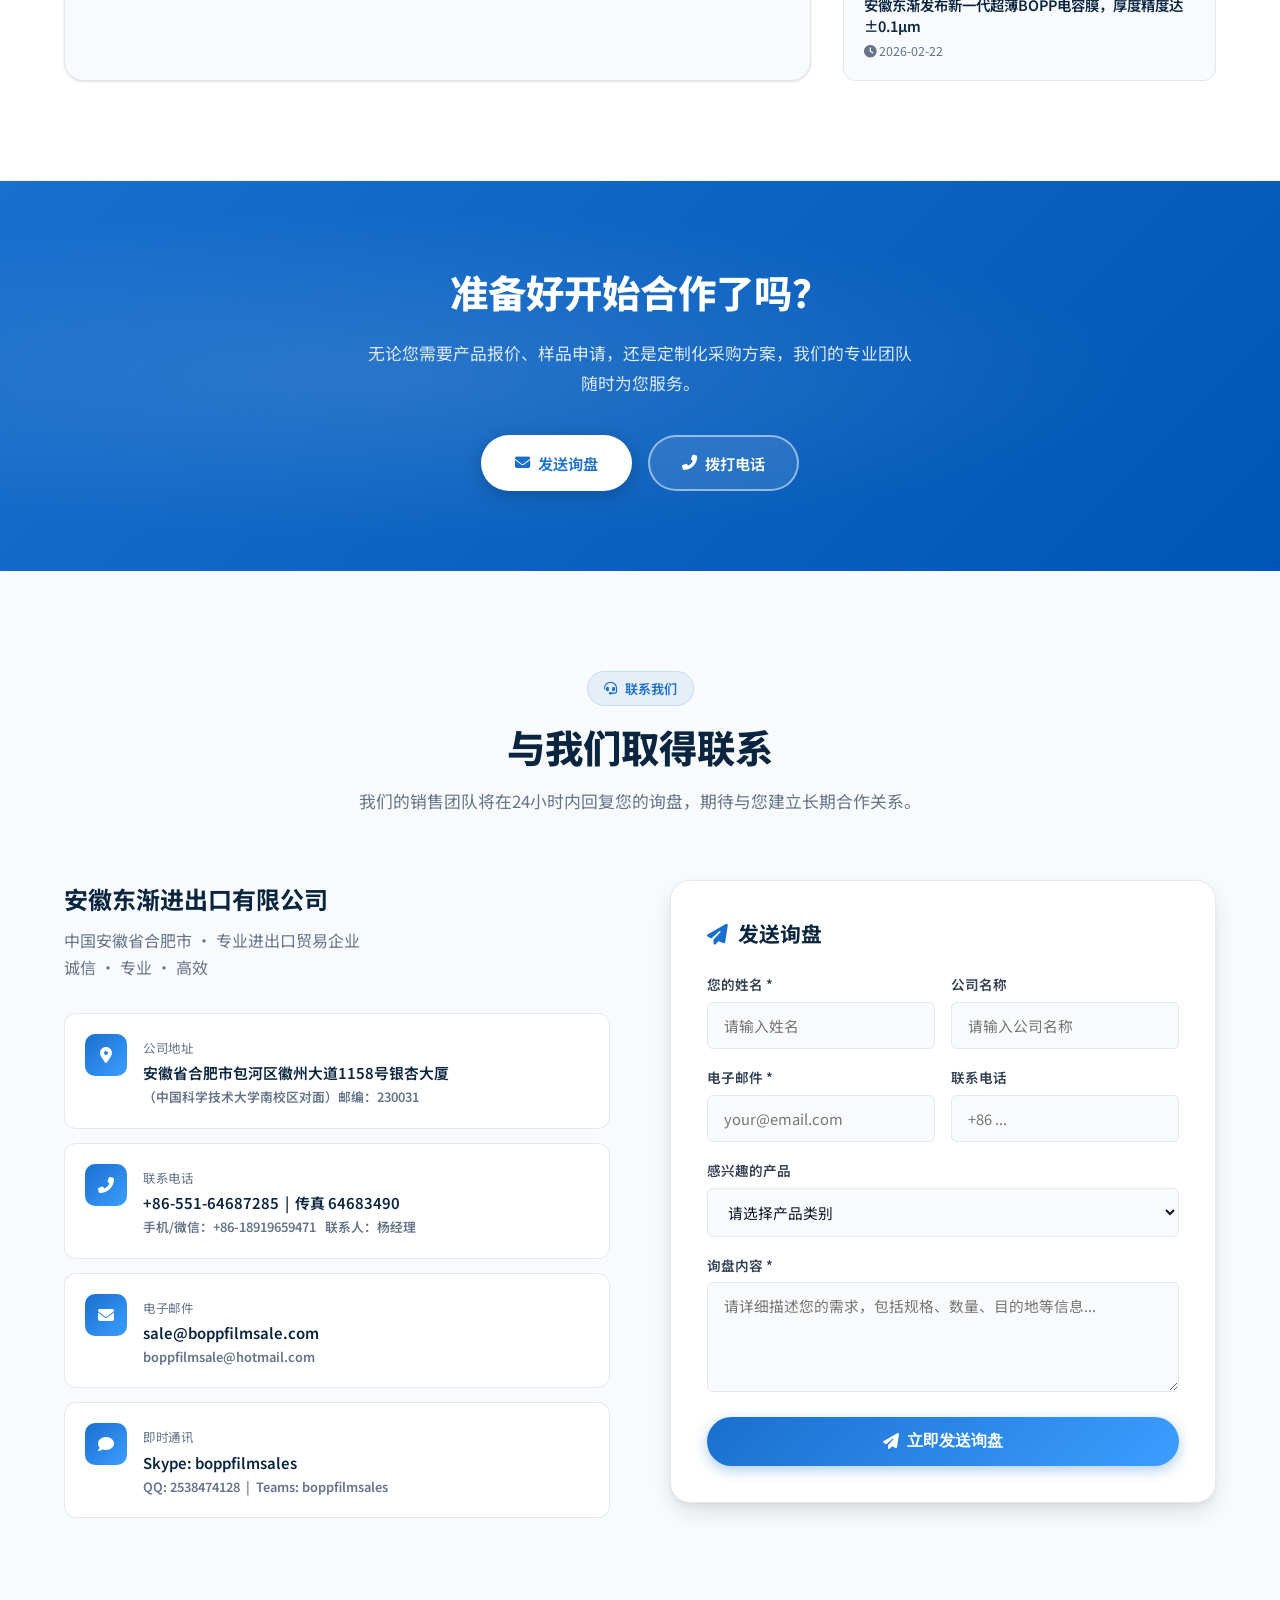
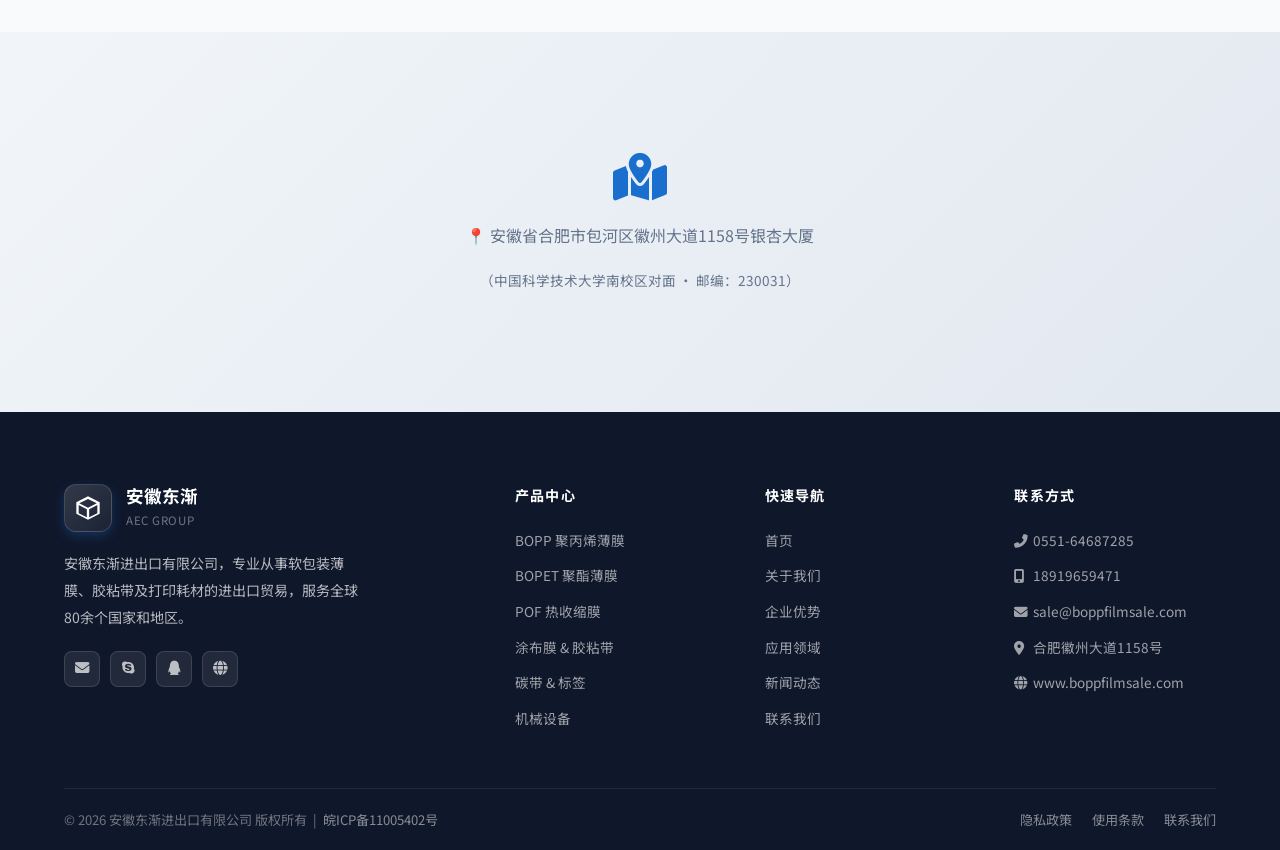
==== commit 863bfb31: "Fix HTML structure and add Chinese language support" ====
--- a/index.html
+++ b/index.html
@@ -1,4 +1,394 @@
 <!DOCTYPE html>
+<html lang="en">
+<head>
+  <meta charset="UTF-8" />
+  <meta name="viewport" content="width=device-width, initial-scale=1.0" />
+  <title class="lang-en">High-Quality Industrial Film & Packaging Materials | AEC GROUP</title>
+  <title class="lang-zh" style="display:none;">优质工业薄膜与包装材料 | 东渐集团</title>
+  <link rel="stylesheet" href="https://cdnjs.cloudflare.com/ajax/libs/font-awesome/6.5.0/css/all.min.css" />
+  <link href="https://fonts.googleapis.com/css2?family=Noto+Sans+SC:wght@300;400;500;600;700&family=Inter:wght@300;400;500;600;700;800&display=swap" rel="stylesheet" />
+  <link rel="stylesheet" href="assets/style.css" />
+  <script src="assets/nav.js"></script>
+  <style>
+    .hero {
+      background: linear-gradient(135deg, var(--primary) 0%, #0d3b6e 100%);
+      color: white;
+      padding: 120px 0 80px;
+      text-align: center;
+      position: relative;
+      overflow: hidden;
+    }
+    .hero::before {
+      content: '';
+      position: absolute;
+      inset: 0;
+      background: radial-gradient(circle at 80% 20%, rgba(26,111,206,.25) 0%, transparent 60%);
+    }
+    .hero h2 {
+      font-size: clamp(2.2rem, 5vw, 3.8rem);
+      font-weight: 800;
+      line-height: 1.2;
+      margin-bottom: 24px;
+    }
+    .hero p {
+      font-size: 1.2rem;
+      color: rgba(255,255,255,.8);
+      max-width: 700px;
+      margin: 0 auto 40px;
+    }
+    .hero-buttons {
+      display: flex;
+      gap: 16px;
+      justify-content: center;
+      flex-wrap: wrap;
+    }
+    .btn {
+      display: inline-flex;
+      align-items: center;
+      gap: 8px;
+      padding: 14px 32px;
+      border-radius: 50px;
+      font-size: .95rem;
+      font-weight: 600;
+      cursor: pointer;
+      transition: var(--transition);
+      border: 2px solid transparent;
+    }
+    .btn-primary {
+      background: linear-gradient(135deg, var(--gold) 0%, var(--gold-light) 100%);
+      color: var(--primary);
+      box-shadow: 0 4px 18px rgba(212,160,23,.4);
+    }
+    .btn-primary:hover {
+      transform: translateY(-2px);
+      box-shadow: 0 8px 24px rgba(212,160,23,.5);
+    }
+    .btn-outline {
+      background: rgba(255,255,255,.1);
+      color: white;
+      border-color: rgba(255,255,255,.3);
+      backdrop-filter: blur(8px);
+    }
+    .btn-outline:hover {
+      background: rgba(255,255,255,.2);
+      border-color: rgba(255,255,255,.6);
+      transform: translateY(-2px);
+    }
+    
+    .stats-grid {
+      display: grid;
+      grid-template-columns: repeat(4, 1fr);
+      gap: 24px;
+      margin-top: -50px;
+      position: relative;
+      z-index: 10;
+    }
+    .stat-card {
+      background: white;
+      border-radius: var(--radius-md);
+      padding: 30px 20px;
+      text-align: center;
+      box-shadow: var(--shadow-lg);
+      border: 1px solid var(--gray-100);
+      transition: var(--transition);
+    }
+    .stat-card:hover {
+      transform: translateY(-5px);
+      box-shadow: var(--shadow-xl);
+    }
+    .stat-card .num {
+      font-size: 2.2rem;
+      font-weight: 800;
+      color: var(--accent);
+    }
+    .stat-card .label {
+      font-size: .9rem;
+      color: var(--gray-500);
+      margin-top: 5px;
+    }
+
+    .cat-grid {
+      display: grid;
+      grid-template-columns: repeat(auto-fill, minmax(280px, 1fr));
+      gap: 28px;
+    }
+    .cat-card {
+      background: white;
+      border: 1px solid var(--gray-200);
+      border-radius: var(--radius-lg);
+      padding: 30px;
+      transition: var(--transition);
+      cursor: pointer;
+      display: flex;
+      flex-direction: column;
+      height: 100%;
+    }
+    .cat-card:hover {
+      border-color: var(--accent);
+      box-shadow: var(--shadow-lg);
+      transform: translateY(-5px);
+    }
+    .cat-card .icon {
+      width: 50px;
+      height: 50px;
+      background: rgba(26,111,206,.08);
+      color: var(--accent);
+      border-radius: 12px;
+      display: flex;
+      align-items: center;
+      justify-content: center;
+      font-size: 1.5rem;
+      margin-bottom: 20px;
+    }
+    .cat-card h3 {
+      font-size: 1.2rem;
+      font-weight: 700;
+      color: var(--primary);
+      margin-bottom: 12px;
+    }
+    .cat-card p {
+      font-size: .9rem;
+      color: var(--gray-500);
+      line-height: 1.6;
+      margin-bottom: 20px;
+      flex: 1;
+    }
+    .cat-card .link {
+      color: var(--accent);
+      font-size: .9rem;
+      font-weight: 600;
+      display: flex;
+      align-items: center;
+      gap: 6px;
+      transition: var(--transition);
+    }
+    .cat-card:hover .link {
+      gap: 10px;
+    }
+
+    .why-us {
+      background: var(--gray-50);
+    }
+    .why-grid {
+      display: grid;
+      grid-template-columns: repeat(4, 1fr);
+      gap: 24px;
+    }
+    .why-card {
+      background: white;
+      border: 1px solid var(--gray-200);
+      border-radius: var(--radius-md);
+      padding: 30px 24px;
+      text-align: center;
+      transition: var(--transition);
+    }
+    .why-card:hover {
+      border-color: var(--accent);
+      box-shadow: var(--shadow-md);
+      transform: translateY(-3px);
+    }
+    .why-card .icon {
+      font-size: 2.5rem;
+      margin-bottom: 16px;
+    }
+    .why-card h3 {
+      font-size: 1.1rem;
+      color: var(--primary);
+      margin-bottom: 10px;
+    }
+    .why-card p {
+      font-size: .85rem;
+      color: var(--gray-500);
+      line-height: 1.6;
+    }
+
+    .cta {
+      background: linear-gradient(135deg, var(--accent) 0%, #0056b3 100%);
+      color: white;
+      text-align: center;
+      padding: 60px 0;
+    }
+    .cta h2 {
+      font-size: 2rem;
+      font-weight: 800;
+      margin-bottom: 12px;
+    }
+    .cta p {
+      font-size: 1.05rem;
+      color: rgba(255,255,255,.85);
+      margin-bottom: 30px;
+    }
+
+    @media (max-width: 1024px) {
+      .stats-grid { grid-template-columns: repeat(2, 1fr); margin-top: -30px; }
+      .why-grid { grid-template-columns: repeat(2, 1fr); }
+    }
+    @media (max-width: 600px) {
+      .stats-grid { grid-template-columns: 1fr; }
+      .why-grid { grid-template-columns: 1fr; }
+    }
+  </style>
+</head>
+<body>
+
+  <!-- HERO -->
+  <section class="hero">
+    <div class="container">
+      <h2 class="lang-en">Global Supplier of Packaging Films <br>&amp; Industrial Materials</h2>
+      <h2 class="lang-zh" style="display:none;">全球软包装薄膜<br>&amp; 工业原材料优质供应商</h2>
+      <p class="lang-en">Anhui Eastern Progress Import &amp; Export Co., Ltd (AEC GROUP) delivers top-tier BOPP, BOPET, POF films, thermal ribbons, labels, and machinery solutions to over 80 countries.</p>
+      <p class="lang-zh" style="display:none;">安徽东渐进出口有限公司 (AEC GROUP) 专业为全球80多个国家提供高品质 BOPP、BOPET、POF 薄膜、热转印碳带、标签及包装机械设备解决方案。</p>
+      <div class="hero-buttons">
+        <a href="products.html" class="btn btn-primary"><i class="fas fa-cubes"></i> <span class="lang-en">Explore Products</span><span class="lang-zh">浏览产品</span></a>
+        <a href="contact.html" class="btn btn-outline"><i class="fas fa-envelope"></i> <span class="lang-en">Get a Quote</span><span class="lang-zh">获取报价</span></a>
+      </div>
+    </div>
+  </section>
+
+  <!-- STATS -->
+  <section style="padding: 0 0 50px 0;">
+    <div class="container">
+      <div class="stats-grid">
+        <div class="stat-card">
+          <div class="num">14+</div>
+          <div class="label lang-en">Years of Experience</div>
+          <div class="label lang-zh" style="display:none;">载行业经验</div>
+        </div>
+        <div class="stat-card">
+          <div class="num">80+</div>
+          <div class="label lang-en">Export Countries</div>
+          <div class="label lang-zh" style="display:none;">出口国家及地区</div>
+        </div>
+        <div class="stat-card">
+          <div class="num">200+</div>
+          <div class="label lang-en">Happy Clients</div>
+          <div class="label lang-zh" style="display:none;">长期合作伙伴</div>
+        </div>
+        <div class="stat-card">
+          <div class="num">100%</div>
+          <div class="label lang-en">Quality Guaranteed</div>
+          <div class="label lang-zh" style="display:none;">品质服务保证</div>
+        </div>
+      </div>
+    </div>
+  </section>
+
+  <!-- PRODUCT CATEGORIES -->
+  <section>
+    <div class="container">
+      <div class="section-header">
+        <span class="section-tag"><i class="fas fa-layer-group"></i> <span class="lang-en">Our Catalog</span><span class="lang-zh">产品系列</span></span>
+        <h2 class="section-title lang-en">Premium Product Categories</h2>
+        <h2 class="section-title lang-zh" style="display:none;">多元核心产品类别</h2>
+        <p class="section-desc lang-en">We provide a highly diversified catalog covering raw materials, processed films, office supplies, and automation machines.</p>
+        <p class="section-desc lang-zh" style="display:none;">我们提供高度多元化的产品组合，涵盖原材料、深加工薄膜、办公耗材及自动化包装机械设备。</p>
+      </div>
+      <div class="cat-grid">
+        <div class="cat-card" onclick="window.location.href='products.html?cat=bopp'">
+          <div class="icon"><i class="fas fa-film"></i></div>
+          <h3>BOPP Film</h3>
+          <p class="lang-en">Biaxially Oriented Polypropylene films including plain, thermal, matte, metallized, and pearlized films.</p>
+          <p class="lang-zh" style="display:none;">双向拉伸聚丙烯薄膜，涵盖平膜、热覆膜、消光膜、镀铝膜及珠光膜等全系列。</p>
+          <span class="link"><span class="lang-en">View Category</span><span class="lang-zh">浏览分类</span> <i class="fas fa-arrow-right"></i></span>
+        </div>
+        <div class="cat-card" onclick="window.location.href='products.html?cat=bopet'">
+          <div class="icon"><i class="fas fa-layer-group"></i></div>
+          <h3>BOPET Film</h3>
+          <p class="lang-en">Premium polyester films outstanding for electrical insulation, capacitors, and multi-color printing composite base.</p>
+          <p class="lang-zh" style="display:none;">高档双向拉伸聚酯薄膜，具有出色的电绝缘、耐热性，适合电容介质及多色套印基膜。</p>
+          <span class="link"><span class="lang-en">View Category</span><span class="lang-zh">浏览分类</span> <i class="fas fa-arrow-right"></i></span>
+        </div>
+        <div class="cat-card" onclick="window.location.href='products.html?cat=tape'">
+          <div class="icon"><i class="fas fa-tape"></i></div>
+          <h3>Adhesive Tape &amp; Glue</h3>
+          <p class="lang-en">Packing tapes jumbo rolls, masking tape, double-sided tapes, and acrylic coating glues.</p>
+          <p class="lang-zh" style="display:none;">BOPP胶带母卷、美纹纸胶带、高粘双面胶带，及各种涂布用化工胶水树脂。</p>
+          <span class="link"><span class="lang-en">View Category</span><span class="lang-zh">浏览分类</span> <i class="fas fa-arrow-right"></i></span>
+        </div>
+        <div class="cat-card" onclick="window.location.href='products.html?cat=consumables'">
+          <div class="icon"><i class="fas fa-print"></i></div>
+          <h3>Ribbons &amp; Labels</h3>
+          <p class="lang-en">High quality thermal transfer ribbons, self-adhesive barcode labels, and tear tapes.</p>
+          <p class="lang-zh" style="display:none;">高清晰度热转印碳带、不干胶条码标签纸、及香烟包装防伪拆封拉线。</p>
+          <span class="link"><span class="lang-en">View Category</span><span class="lang-zh">浏览分类</span> <i class="fas fa-arrow-right"></i></span>
+        </div>
+        <div class="cat-card" onclick="window.location.href='products.html?cat=machinery'">
+          <div class="icon"><i class="fas fa-cog"></i></div>
+          <h3>Packaging Machinery</h3>
+          <p class="lang-en">Industrial slitting machines, high-speed coating machines, laminating units, and shrinking equipment.</p>
+          <p class="lang-zh" style="display:none;">工业用高精密薄膜分切机、复卷机、涂胶涂布机、淋膜机及自动化热收缩包装机设备。</p>
+          <span class="link"><span class="lang-en">View Category</span><span class="lang-zh">浏览分类</span> <i class="fas fa-arrow-right"></i></span>
+        </div>
+        <div class="cat-card" onclick="window.location.href='products.html?cat=solar'">
+          <div class="icon"><i class="fas fa-solar-panel"></i></div>
+          <h3>Solar Panels</h3>
+          <p class="lang-en">High-efficiency monocrystalline and bifacial double-glass solar panels for clean energy applications.</p>
+          <p class="lang-zh" style="display:none;">高效单晶硅及双面双玻光伏组件太阳能电池板，助力绿色环保及清洁能源转型。</p>
+          <span class="link"><span class="lang-en">View Category</span><span class="lang-zh">浏览分类</span> <i class="fas fa-arrow-right"></i></span>
+        </div>
+      </div>
+    </div>
+  </section>
+
+  <!-- WHY CHOOSE US -->
+  <section class="why-us">
+    <div class="container">
+      <div class="section-header">
+        <span class="section-tag"><i class="fas fa-star"></i> <span class="lang-en">Our Strength</span><span class="lang-zh">企业优势</span></span>
+        <h2 class="section-title lang-en">Why Partner with AEC GROUP</h2>
+        <h2 class="section-title lang-zh" style="display:none;">为什么选择东渐集团</h2>
+        <p class="section-desc lang-en">We combine professional trading expertise with strict quality standards and customized industrial services.</p>
+        <p class="section-desc lang-zh" style="display:none;">我们将专业的全球贸易知识与严苛的质量标准、高度定制化的工业服务完美结合。</p>
+      </div>
+      <div class="why-grid">
+        <div class="why-card">
+          <div class="icon">🏆</div>
+          <h3 class="lang-en">14-Year Reputation</h3>
+          <h3 class="lang-zh" style="display:none;">14年行业积淀</h3>
+          <p class="lang-en">Since 2011, establishing premium customer networks across Europe, Asia, Americas, and Africa.</p>
+          <p class="lang-zh" style="display:none;">自2011年起步，在包装薄膜领域深耕14载，商业信用优异，海内外美誉度高。</p>
+        </div>
+        <div class="why-card">
+          <div class="icon">🎯</div>
+          <h3 class="lang-en">Strict Quality QA</h3>
+          <h3 class="lang-zh" style="display:none;">严苛质检管理</h3>
+          <p class="lang-en">All export materials undergo rigorous testing to meet international standard certificates.</p>
+          <p class="lang-zh" style="display:none;">所有出口原材料及深加工产品均通过严苛实验室测试，符合国际通用环保与物理指标标准。</p>
+        </div>
+        <div class="why-card">
+          <div class="icon">🚀</div>
+          <h3 class="lang-en">Fast Delivery</h3>
+          <h3 class="lang-zh" style="display:none;">极速响应物流</h3>
+          <p class="lang-en">Rapid order processing, customized slit widths, and efficient maritime shipment logistics.</p>
+          <p class="lang-zh" style="display:none;">快捷的一站式拼箱、整柜订舱服务，专业的理货及快速的样品寄送通道。</p>
+        </div>
+        <div class="why-card">
+          <div class="icon">🤝</div>
+          <h3 class="lang-en">Professional Team</h3>
+          <h3 class="lang-zh" style="display:none;">精英外贸团队</h3>
+          <p class="lang-en">English, French, Russian and Spanish technical consultation, supporting multi-currency payments.</p>
+          <p class="lang-zh" style="display:none;">多语种业务经理24小时在线解答，为您提供专业而贴心的产品定制与进出口贸易方案。</p>
+        </div>
+      </div>
+    </div>
+  </section>
+
+  <!-- CTA -->
+  <section class="cta">
+    <div class="container">
+      <h2 class="lang-en">Ready to Expand Your Business?</h2>
+      <h2 class="lang-zh" style="display:none;">准备好开启深度合作了吗？</h2>
+      <p class="lang-en">Request catalog samples, customize your technical roll width, and receive instant wholesale pricing quotes.</p>
+      <p class="lang-zh" style="display:none;">申请各材质薄膜样品册、定制特殊宽幅及获取极具竞争力的全球离岸/到岸批发报价。</p>
+      <div style="display:flex; gap:16px; justify-content:center; flex-wrap:wrap">
+        <a href="contact.html" class="btn btn-primary" style="background:white; color:var(--accent);"><span class="lang-en">Contact Us</span><span class="lang-zh">联系我们</span></a>
+        <a href="products.html" class="btn btn-outline"><span class="lang-en">View Products</span><span class="lang-zh">查看产品</span></a>
+      </div>
+    </div>
+  </section>
+
+</body>
+</html> <!DOCTYPE html>
 <html lang="zh-CN">
 <head>
   <meta charset="UTF-8" />
--- a/assets/style.css
+++ b/assets/style.css
@@ -0,0 +1,445 @@
+:root {
+  --primary: #0a2540;
+  --accent: #1a6fce;
+  --accent-light: #3b9eff;
+  --gold: #d4a017;
+  --gold-light: #f0c040;
+  --white: #ffffff;
+  --gray-50: #f8fafc;
+  --gray-100: #f1f5f9;
+  --gray-200: #e2e8f0;
+  --gray-500: #64748b;
+  --gray-700: #334155;
+  --gray-900: #0f172a;
+  --shadow-sm: 0 1px 3px rgba(0,0,0,.08),0 1px 2px rgba(0,0,0,.06);
+  --shadow-md: 0 4px 6px -1px rgba(0,0,0,.1),0 2px 4px -1px rgba(0,0,0,.06);
+  --shadow-lg: 0 10px 25px -3px rgba(0,0,0,.12),0 4px 6px -2px rgba(0,0,0,.06);
+  --shadow-xl: 0 20px 50px -10px rgba(0,0,0,.18);
+  --radius-sm: 6px;
+  --radius-md: 12px;
+  --radius-lg: 20px;
+  --transition: all .3s cubic-bezier(.4,0,.2,1);
+}
+
+*, *::before, *::after {
+  box-sizing: border-box;
+  margin: 0;
+  padding: 0;
+}
+
+html {
+  scroll-behavior: smooth;
+  font-size: 16px;
+}
+
+body {
+  font-family: 'Noto Sans SC', 'Inter', sans-serif;
+  color: var(--gray-900);
+  background: var(--white);
+  line-height: 1.6;
+  overflow-x: hidden;
+  display: flex;
+  flex-direction: column;
+  min-height: 100vh;
+}
+
+a {
+  text-decoration: none;
+  color: inherit;
+}
+
+img {
+  max-width: 100%;
+  display: block;
+}
+
+ul {
+  list-style: none;
+}
+
+.container {
+  max-width: 1200px;
+  margin: 0 auto;
+  padding: 0 24px;
+  width: 100%;
+}
+
+main {
+  flex: 1;
+}
+
+/* ===== TOP BAR ===== */
+.top-bar {
+  background: var(--primary);
+  color: rgba(255,255,255,.75);
+  font-size: .8rem;
+  padding: 8px 0;
+  border-bottom: 1px solid rgba(255,255,255,.08);
+}
+.top-bar .container {
+  display: flex;
+  justify-content: space-between;
+  align-items: center;
+  gap: 16px;
+  flex-wrap: wrap;
+}
+.top-bar a {
+  color: rgba(255,255,255,.75);
+  transition: var(--transition);
+}
+.top-bar a:hover {
+  color: var(--gold-light);
+}
+.top-bar-left, .top-bar-right {
+  display: flex;
+  gap: 20px;
+  align-items: center;
+}
+.top-bar-left span, .top-bar-right a {
+  display: flex;
+  align-items: center;
+  gap: 6px;
+}
+
+/* ===== HEADER / NAV ===== */
+.header {
+  position: sticky;
+  top: 0;
+  z-index: 1000;
+  background: rgba(255,255,255,.96);
+  backdrop-filter: blur(12px);
+  border-bottom: 1px solid var(--gray-200);
+  box-shadow: var(--shadow-sm);
+  transition: var(--transition);
+}
+.header.scrolled {
+  box-shadow: var(--shadow-md);
+}
+.nav {
+  display: flex;
+  align-items: center;
+  justify-content: space-between;
+  padding: 16px 0;
+}
+.logo {
+  display: flex;
+  align-items: center;
+  gap: 14px;
+}
+.logo-icon {
+  width: 48px;
+  height: 48px;
+  background: linear-gradient(135deg, var(--primary) 0%, var(--accent) 100%);
+  border-radius: 12px;
+  display: flex;
+  align-items: center;
+  justify-content: center;
+  box-shadow: 0 4px 12px rgba(26,111,206,.3);
+}
+.logo-icon svg {
+  width: 28px;
+  height: 28px;
+  fill: white;
+}
+.logo-text h1 {
+  font-size: 1.1rem;
+  font-weight: 700;
+  color: var(--primary);
+  line-height: 1.2;
+}
+.logo-text span {
+  font-size: .72rem;
+  color: var(--gray-500);
+  letter-spacing: .05em;
+  text-transform: uppercase;
+}
+.nav-links {
+  display: flex;
+  align-items: center;
+  gap: 4px;
+}
+.nav-links a {
+  padding: 8px 16px;
+  border-radius: var(--radius-sm);
+  font-size: .9rem;
+  font-weight: 500;
+  color: var(--gray-700);
+  transition: var(--transition);
+  position: relative;
+}
+.nav-links a::after {
+  content: '';
+  position: absolute;
+  bottom: 4px;
+  left: 50%;
+  transform: translateX(-50%);
+  width: 0;
+  height: 2px;
+  background: var(--accent);
+  border-radius: 2px;
+  transition: var(--transition);
+}
+.nav-links a:hover, .nav-links a.active {
+  color: var(--accent);
+}
+.nav-links a:hover::after, .nav-links a.active::after {
+  width: 60%;
+}
+.btn-lang {
+  background: rgba(26, 111, 206, 0.08);
+  border: 1px solid rgba(26, 111, 206, 0.15);
+  color: var(--accent);
+  padding: 6px 12px;
+  border-radius: 20px;
+  font-size: .8rem;
+  font-weight: 600;
+  cursor: pointer;
+  display: flex;
+  align-items: center;
+  gap: 6px;
+  transition: var(--transition);
+}
+.btn-lang:hover {
+  background: var(--accent);
+  color: white;
+}
+.hamburger {
+  display: none;
+  flex-direction: column;
+  gap: 5px;
+  cursor: pointer;
+  padding: 8px;
+}
+.hamburger span {
+  display: block;
+  width: 24px;
+  height: 2px;
+  background: var(--gray-700);
+  border-radius: 2px;
+  transition: var(--transition);
+}
+
+/* ===== SECTION COMMON ===== */
+section {
+  padding: 80px 0;
+}
+.section-header {
+  text-align: center;
+  margin-bottom: 50px;
+}
+.section-tag {
+  display: inline-flex;
+  align-items: center;
+  gap: 8px;
+  background: rgba(26,111,206,.08);
+  color: var(--accent);
+  padding: 6px 16px;
+  border-radius: 50px;
+  font-size: .82rem;
+  font-weight: 600;
+  margin-bottom: 16px;
+  border: 1px solid rgba(26,111,206,.15);
+}
+.section-title {
+  font-size: clamp(1.8rem, 3vw, 2.5rem);
+  font-weight: 800;
+  color: var(--primary);
+  line-height: 1.25;
+  margin-bottom: 16px;
+}
+.section-desc {
+  font-size: 1.05rem;
+  color: var(--gray-500);
+  max-width: 600px;
+  margin: 0 auto;
+  line-height: 1.8;
+}
+
+/* ===== FOOTER ===== */
+.footer {
+  background: var(--gray-900);
+  color: rgba(255,255,255,.7);
+}
+.footer-top {
+  padding: 60px 0 40px;
+}
+.footer-grid {
+  display: grid;
+  grid-template-columns: 2fr 1fr 1fr 1.2fr;
+  gap: 40px;
+}
+.footer-brand .logo {
+  margin-bottom: 18px;
+}
+.footer-brand .logo-icon {
+  background: linear-gradient(135deg,rgba(255,255,255,.15)0%,rgba(255,255,255,.05)100%);
+  border: 1px solid rgba(255,255,255,.15);
+}
+.footer-brand .logo-text h1 {
+  color: white;
+}
+.footer-brand .logo-text span {
+  color: rgba(255,255,255,.4);
+}
+.footer-brand p {
+  font-size: .88rem;
+  line-height: 1.9;
+  margin-bottom: 20px;
+  max-width: 300px;
+}
+.footer-social {
+  display: flex;
+  gap: 10px;
+}
+.footer-social a {
+  width: 36px;
+  height: 36px;
+  border-radius: 8px;
+  background: rgba(255,255,255,.08);
+  border: 1px solid rgba(255,255,255,.12);
+  display: flex;
+  align-items: center;
+  justify-content: center;
+  color: rgba(255,255,255,.7);
+  font-size: .9rem;
+  transition: var(--transition);
+}
+.footer-social a:hover {
+  background: var(--accent);
+  border-color: var(--accent);
+  color: white;
+  transform: translateY(-2px);
+}
+.footer-col h4 {
+  font-size: .88rem;
+  font-weight: 700;
+  color: white;
+  text-transform: uppercase;
+  letter-spacing: .08em;
+  margin-bottom: 20px;
+}
+.footer-col ul li {
+  margin-bottom: 10px;
+}
+.footer-col ul li a {
+  font-size: .85rem;
+  color: rgba(255,255,255,.6);
+  transition: var(--transition);
+}
+.footer-col ul li a:hover {
+  color: var(--gold-light);
+  padding-left: 4px;
+}
+.footer-bottom {
+  border-top: 1px solid rgba(255,255,255,.08);
+  padding: 20px 0;
+  display: flex;
+  justify-content: space-between;
+  align-items: center;
+  flex-wrap: wrap;
+  gap: 12px;
+}
+.footer-bottom p {
+  font-size: .82rem;
+  color: rgba(255,255,255,.4);
+}
+.footer-bottom a {
+  color: rgba(255,255,255,.5);
+  font-size: .82rem;
+  transition: var(--transition);
+}
+.footer-bottom a:hover {
+  color: var(--gold-light);
+}
+
+/* ===== BACK TO TOP ===== */
+.back-to-top {
+  position: fixed;
+  bottom: 32px;
+  right: 32px;
+  width: 46px;
+  height: 46px;
+  background: linear-gradient(135deg, var(--accent), var(--accent-light));
+  color: white;
+  border-radius: 50%;
+  display: flex;
+  align-items: center;
+  justify-content: center;
+  box-shadow: 0 4px 14px rgba(26,111,206,.4);
+  cursor: pointer;
+  transition: var(--transition);
+  opacity: 0;
+  pointer-events: none;
+  z-index: 999;
+  border: none;
+  font-size: 1rem;
+}
+.back-to-top.visible {
+  opacity: 1;
+  pointer-events: auto;
+}
+.back-to-top:hover {
+  transform: translateY(-3px);
+  box-shadow: 0 8px 20px rgba(26,111,206,.5);
+}
+
+/* ===== HERO COMPACT ===== */
+.hero-compact {
+  background: linear-gradient(135deg, var(--primary) 0%, #0d3b6e 100%);
+  color: white;
+  padding: 100px 0 80px;
+  text-align: center;
+  position: relative;
+  overflow: hidden;
+}
+.hero-compact::before {
+  content: '';
+  position: absolute;
+  inset: 0;
+  background: radial-gradient(circle at 80% 20%, rgba(26,111,206,.2) 0%, transparent 50%);
+}
+.hero-compact h2 {
+  font-size: clamp(2rem, 4vw, 3rem);
+  font-weight: 800;
+  margin-bottom: 16px;
+}
+.hero-compact p {
+  font-size: 1.1rem;
+  color: rgba(255,255,255,.8);
+  max-width: 600px;
+  margin: 0 auto;
+}
+
+/* ===== RESPONSIVE ===== */
+@media (max-width: 1024px) {
+  .footer-grid {
+    grid-template-columns: 1fr 1fr;
+  }
+}
+@media (max-width: 768px) {
+  .footer-grid {
+    grid-template-columns: 1fr;
+  }
+  .nav-links {
+    display: none;
+    flex-direction: column;
+    position: absolute;
+    top: 100%;
+    left: 0;
+    right: 0;
+    background: white;
+    padding: 16px;
+    box-shadow: var(--shadow-lg);
+    border-top: 1px solid var(--gray-200);
+    gap: 12px;
+  }
+  .nav-links.open {
+    display: flex;
+  }
+  .hamburger {
+    display: flex;
+  }
+  .top-bar-left {
+    display: none;
+  }
+}
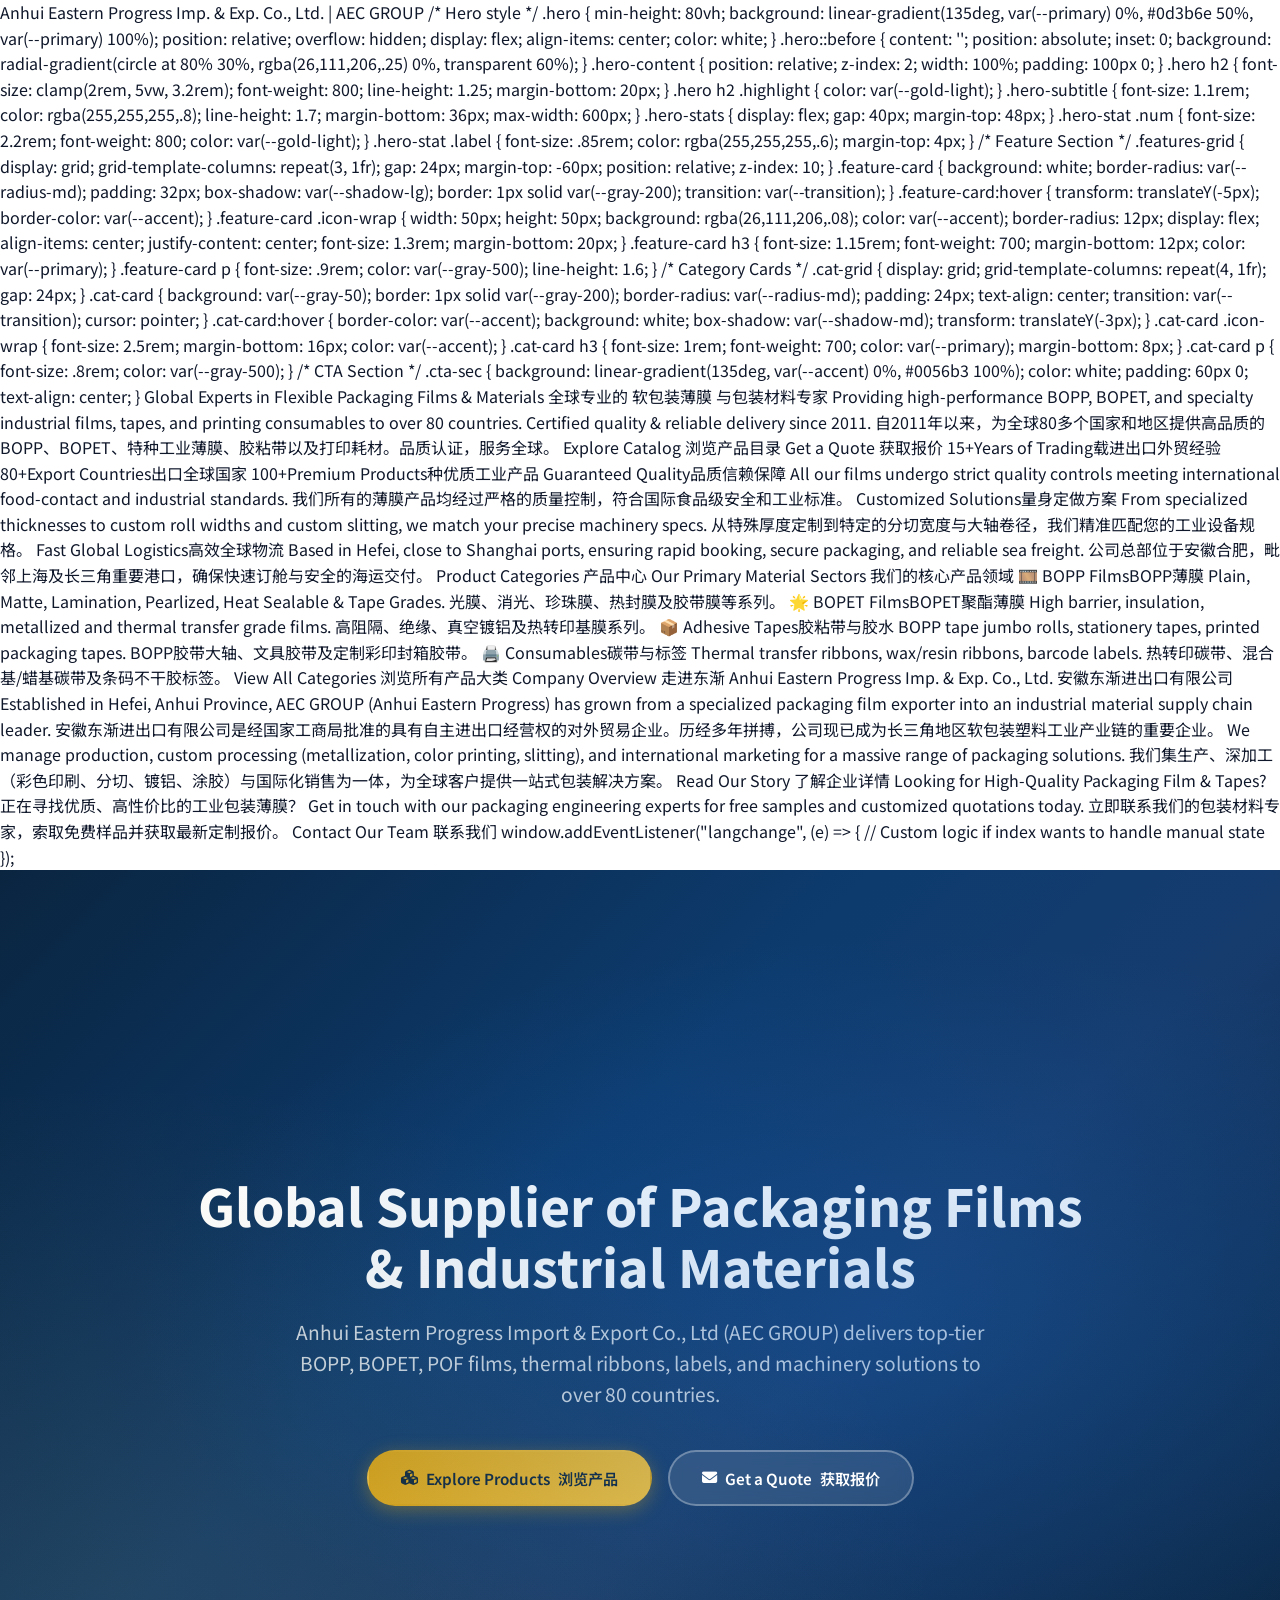
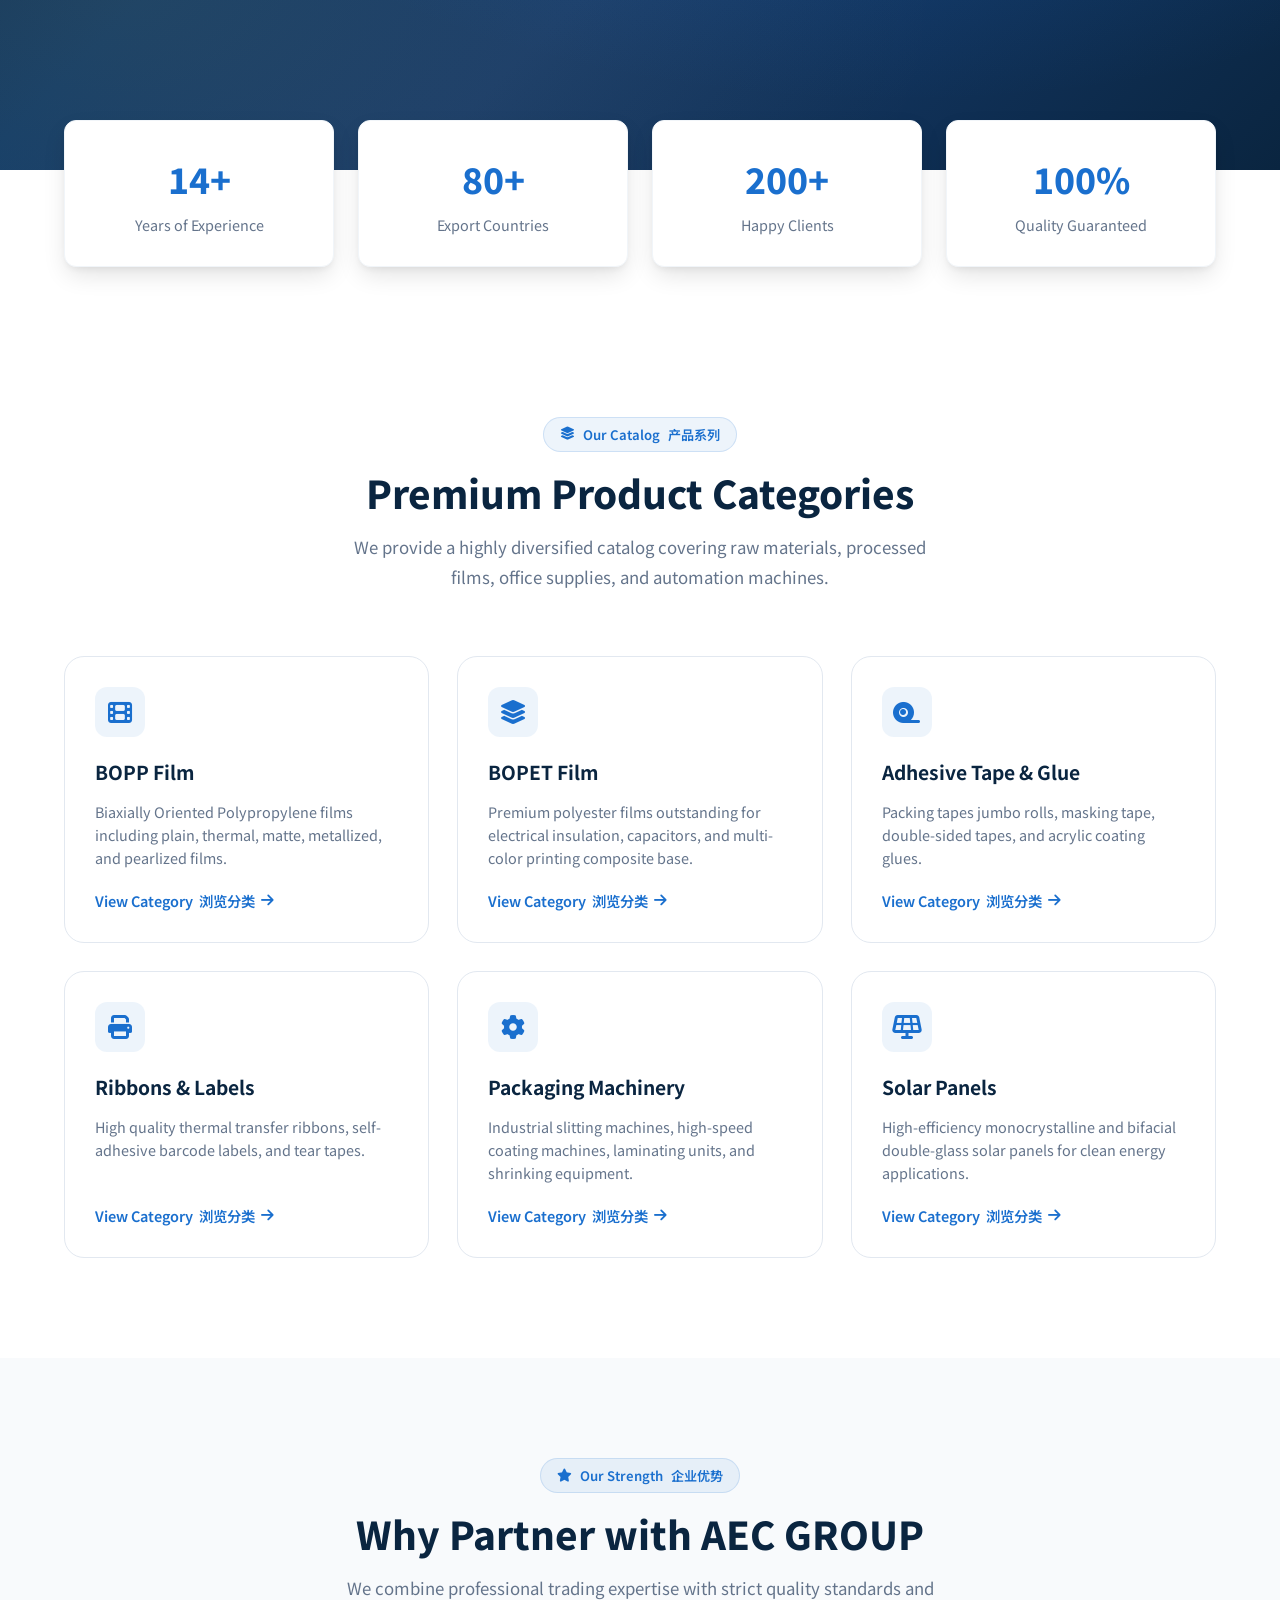
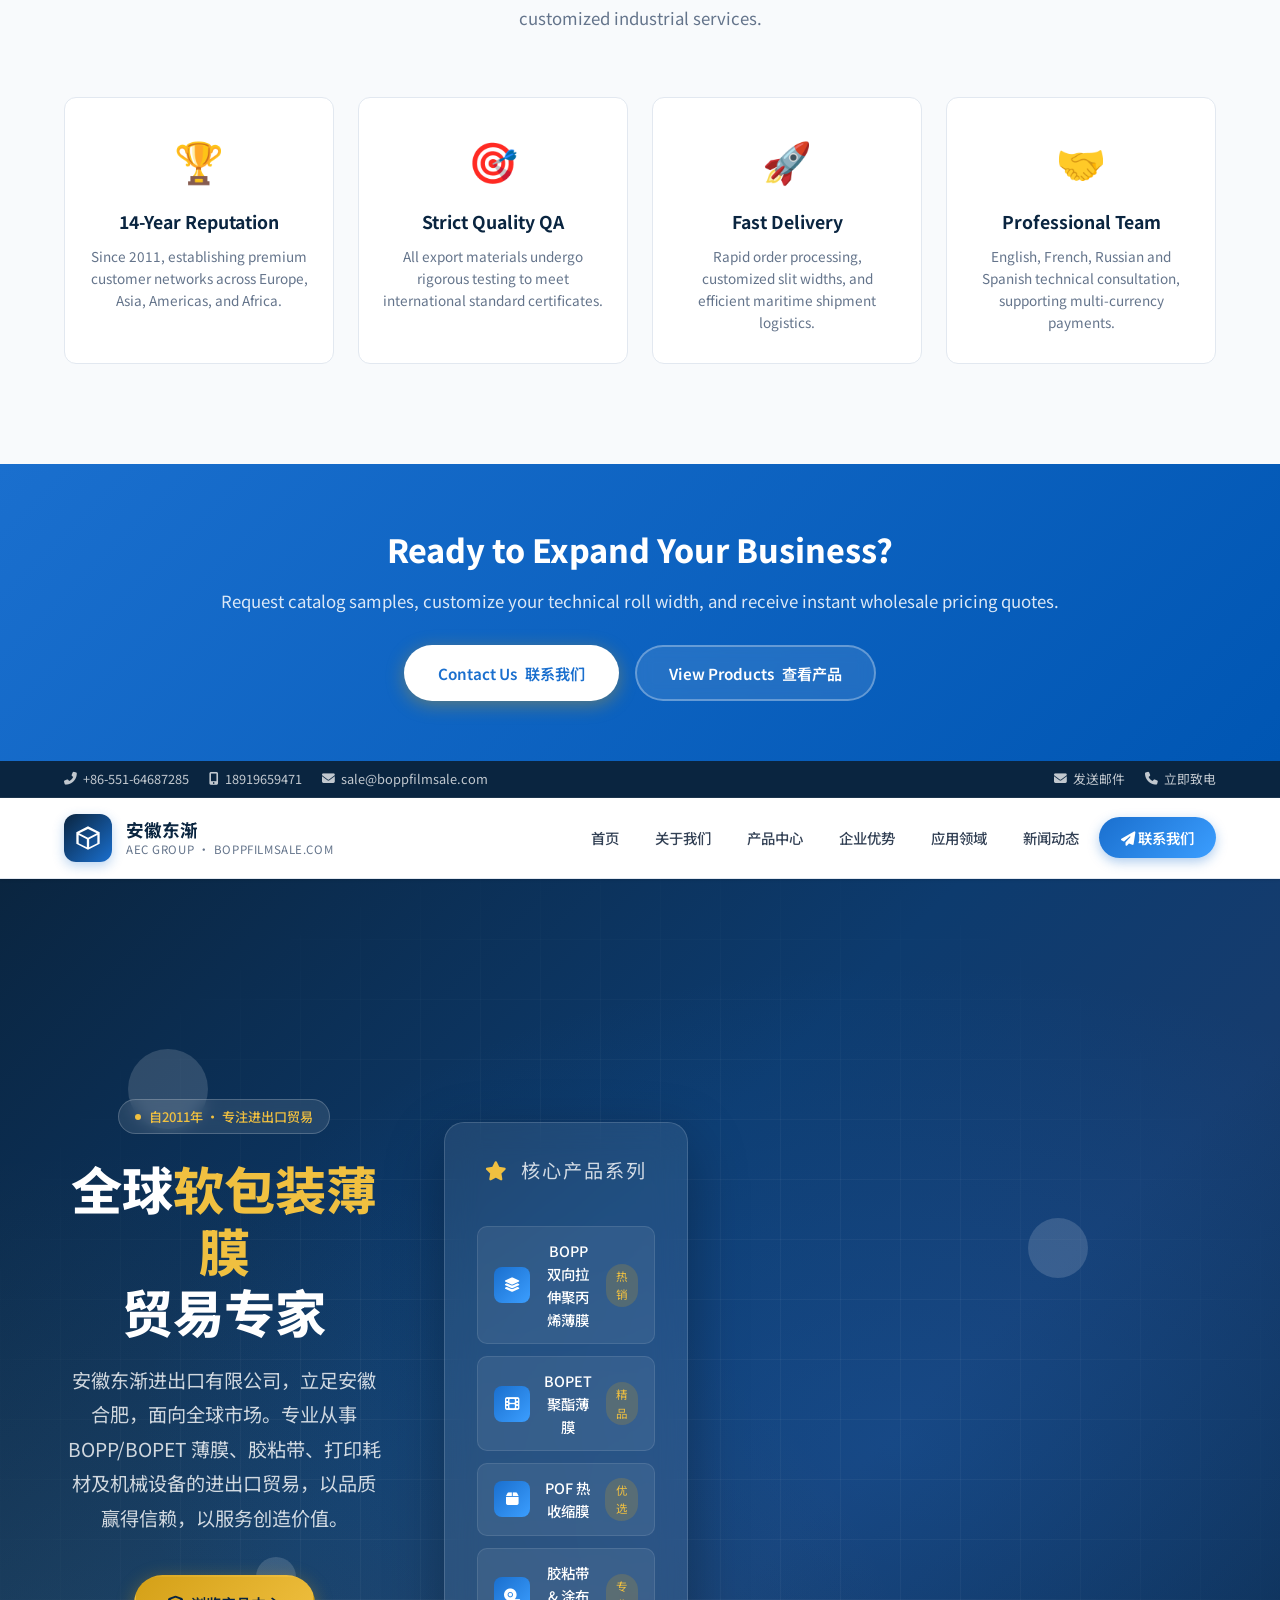
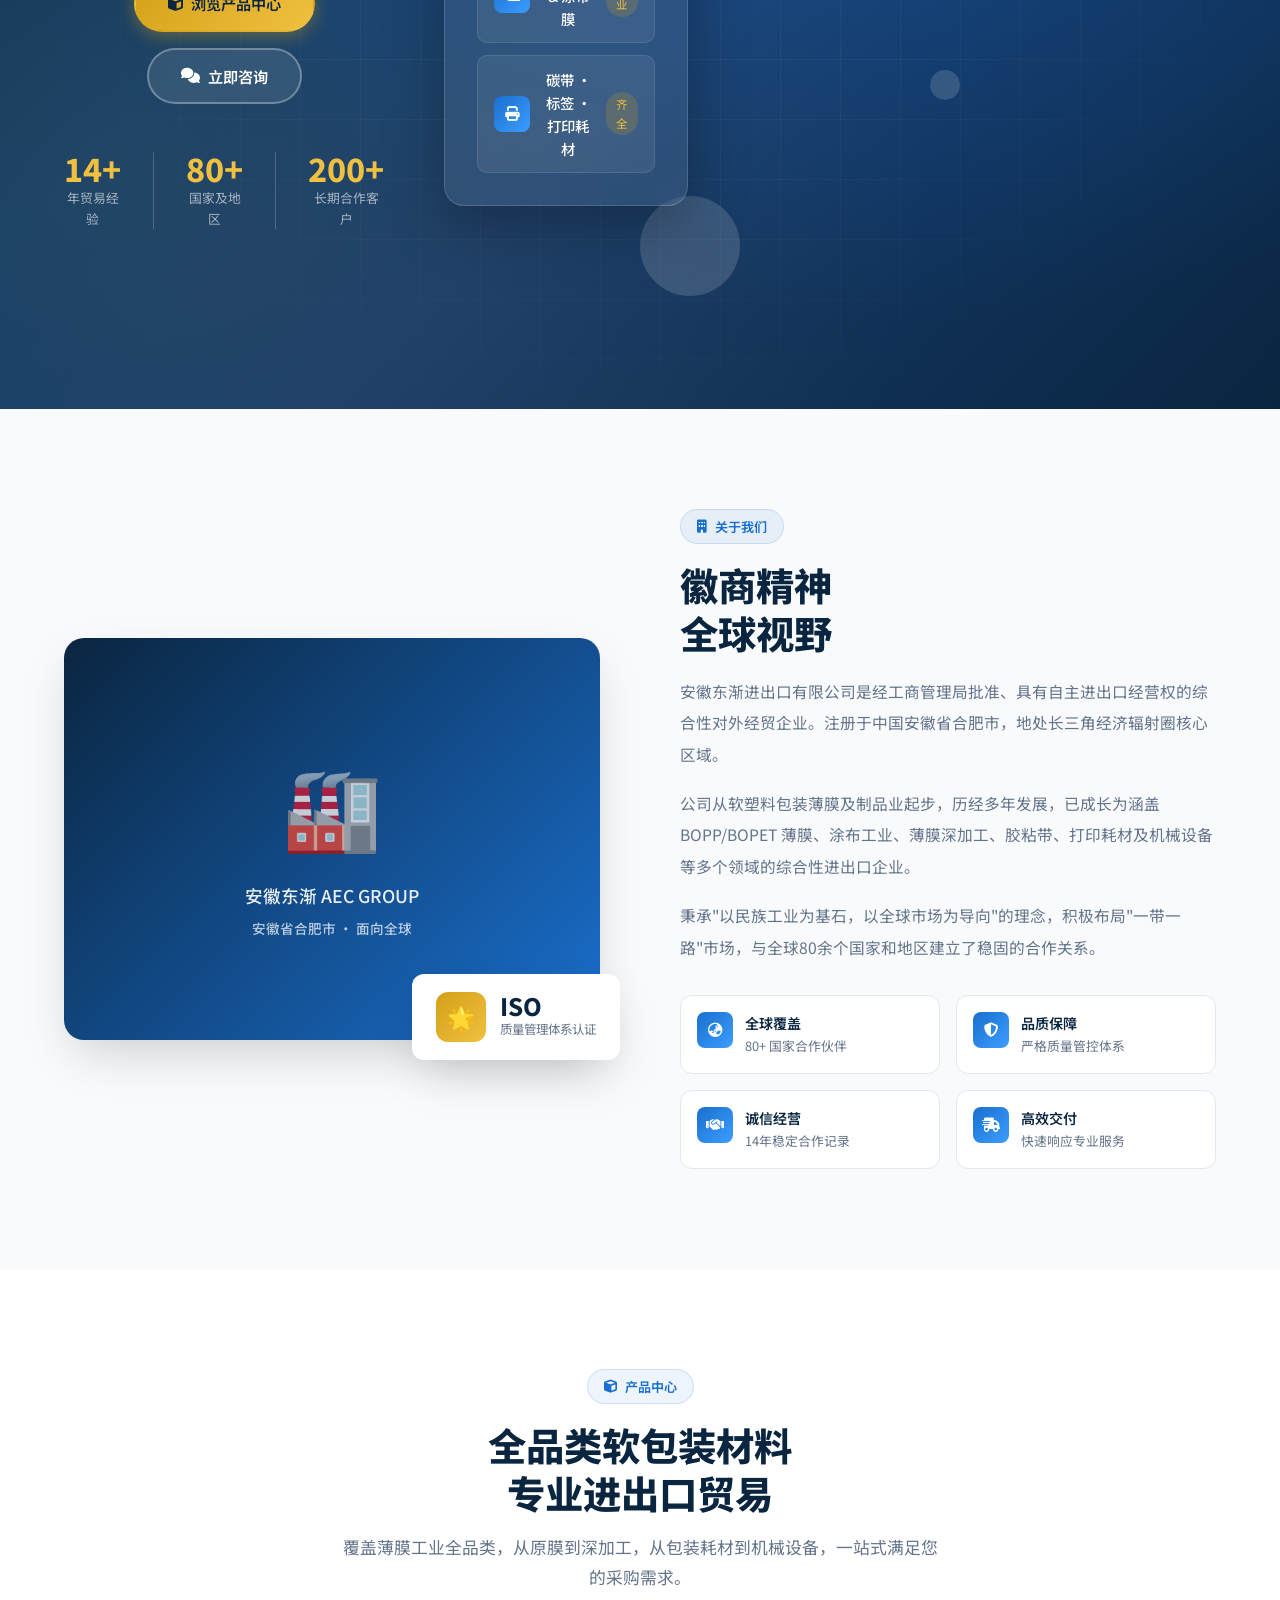
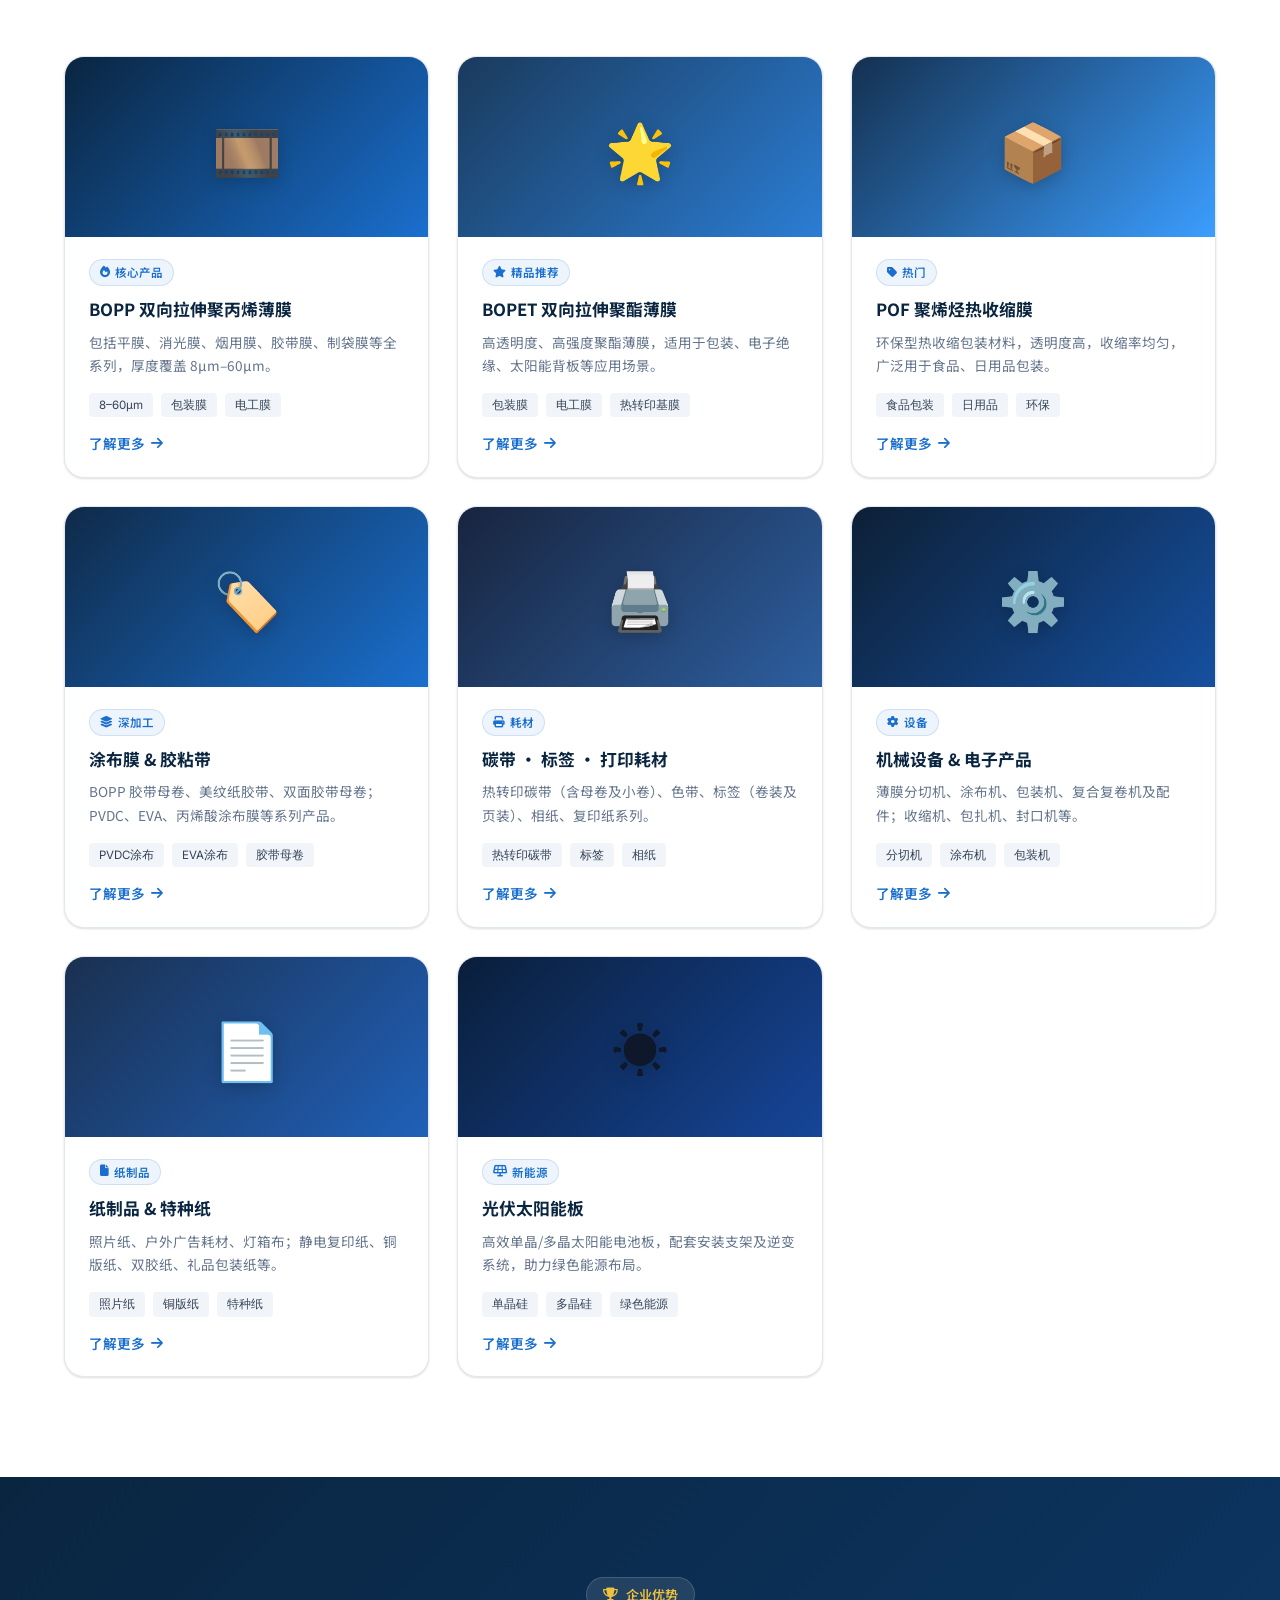
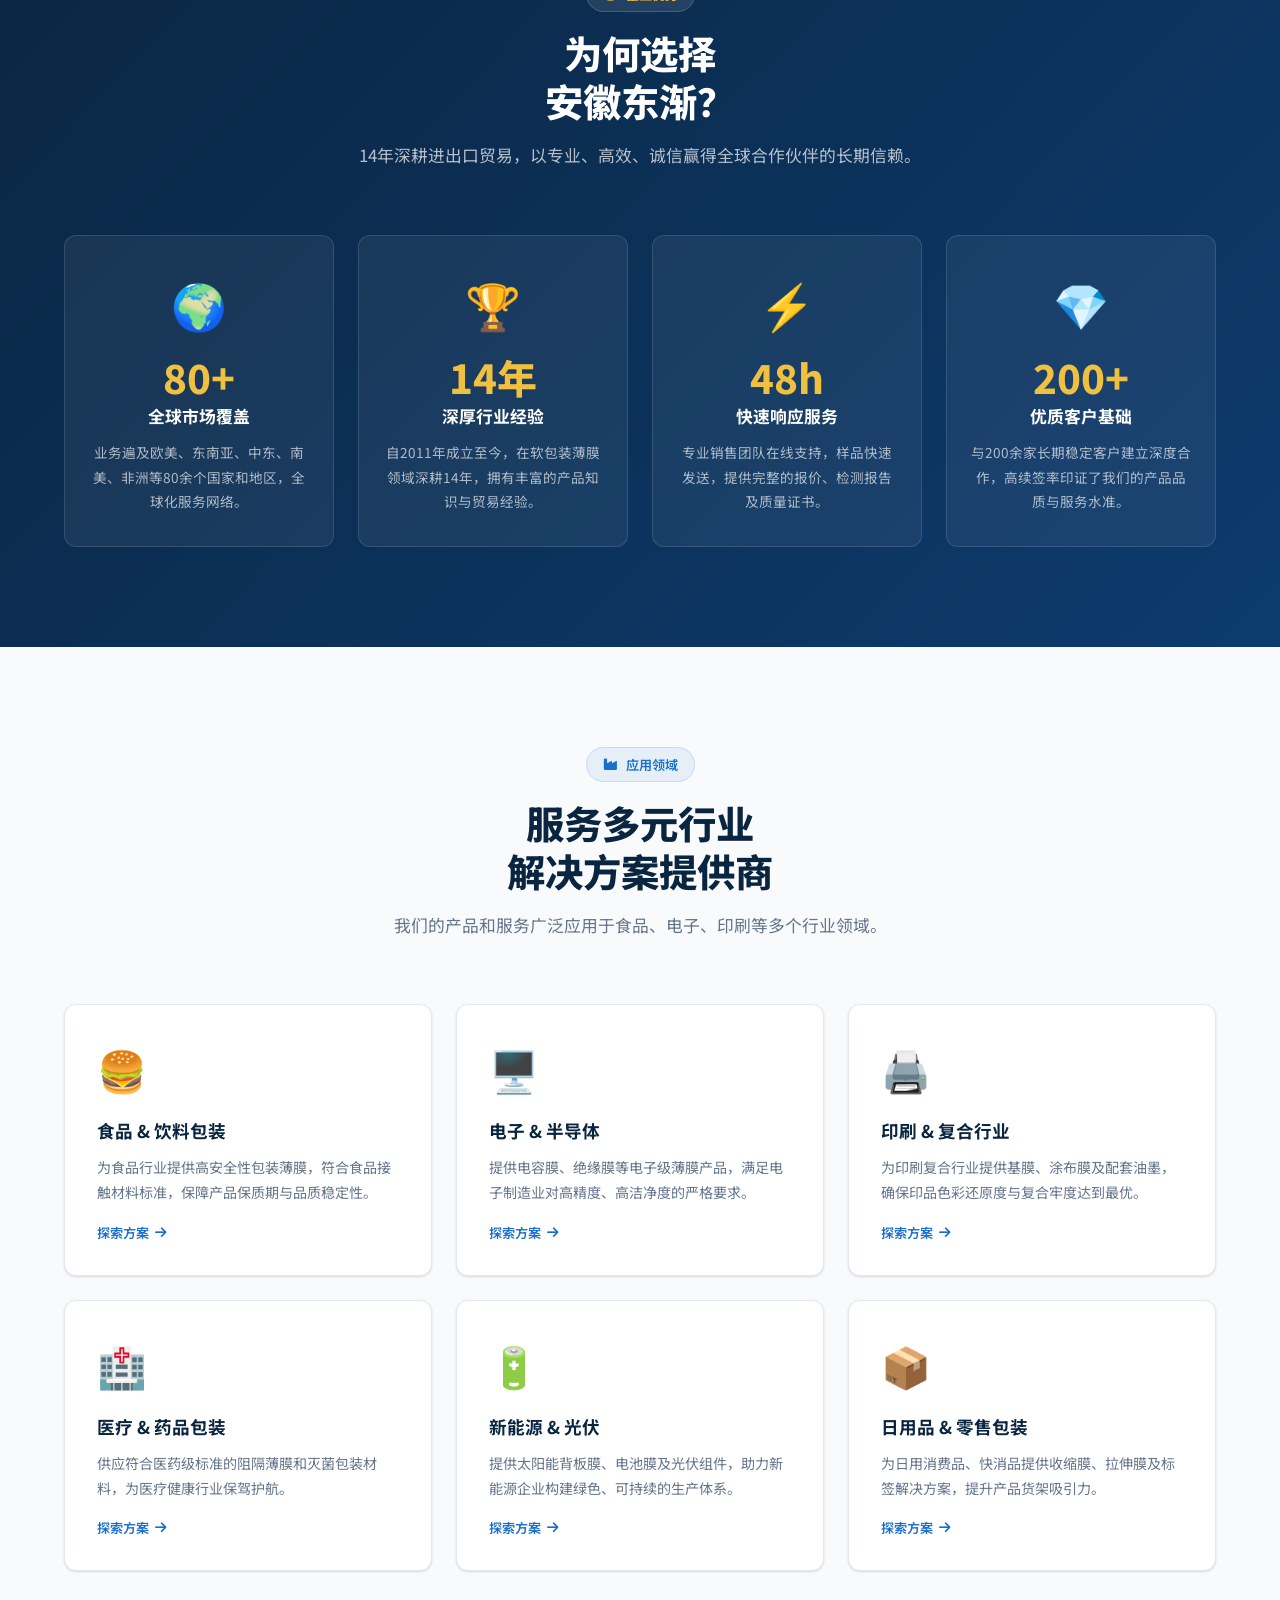
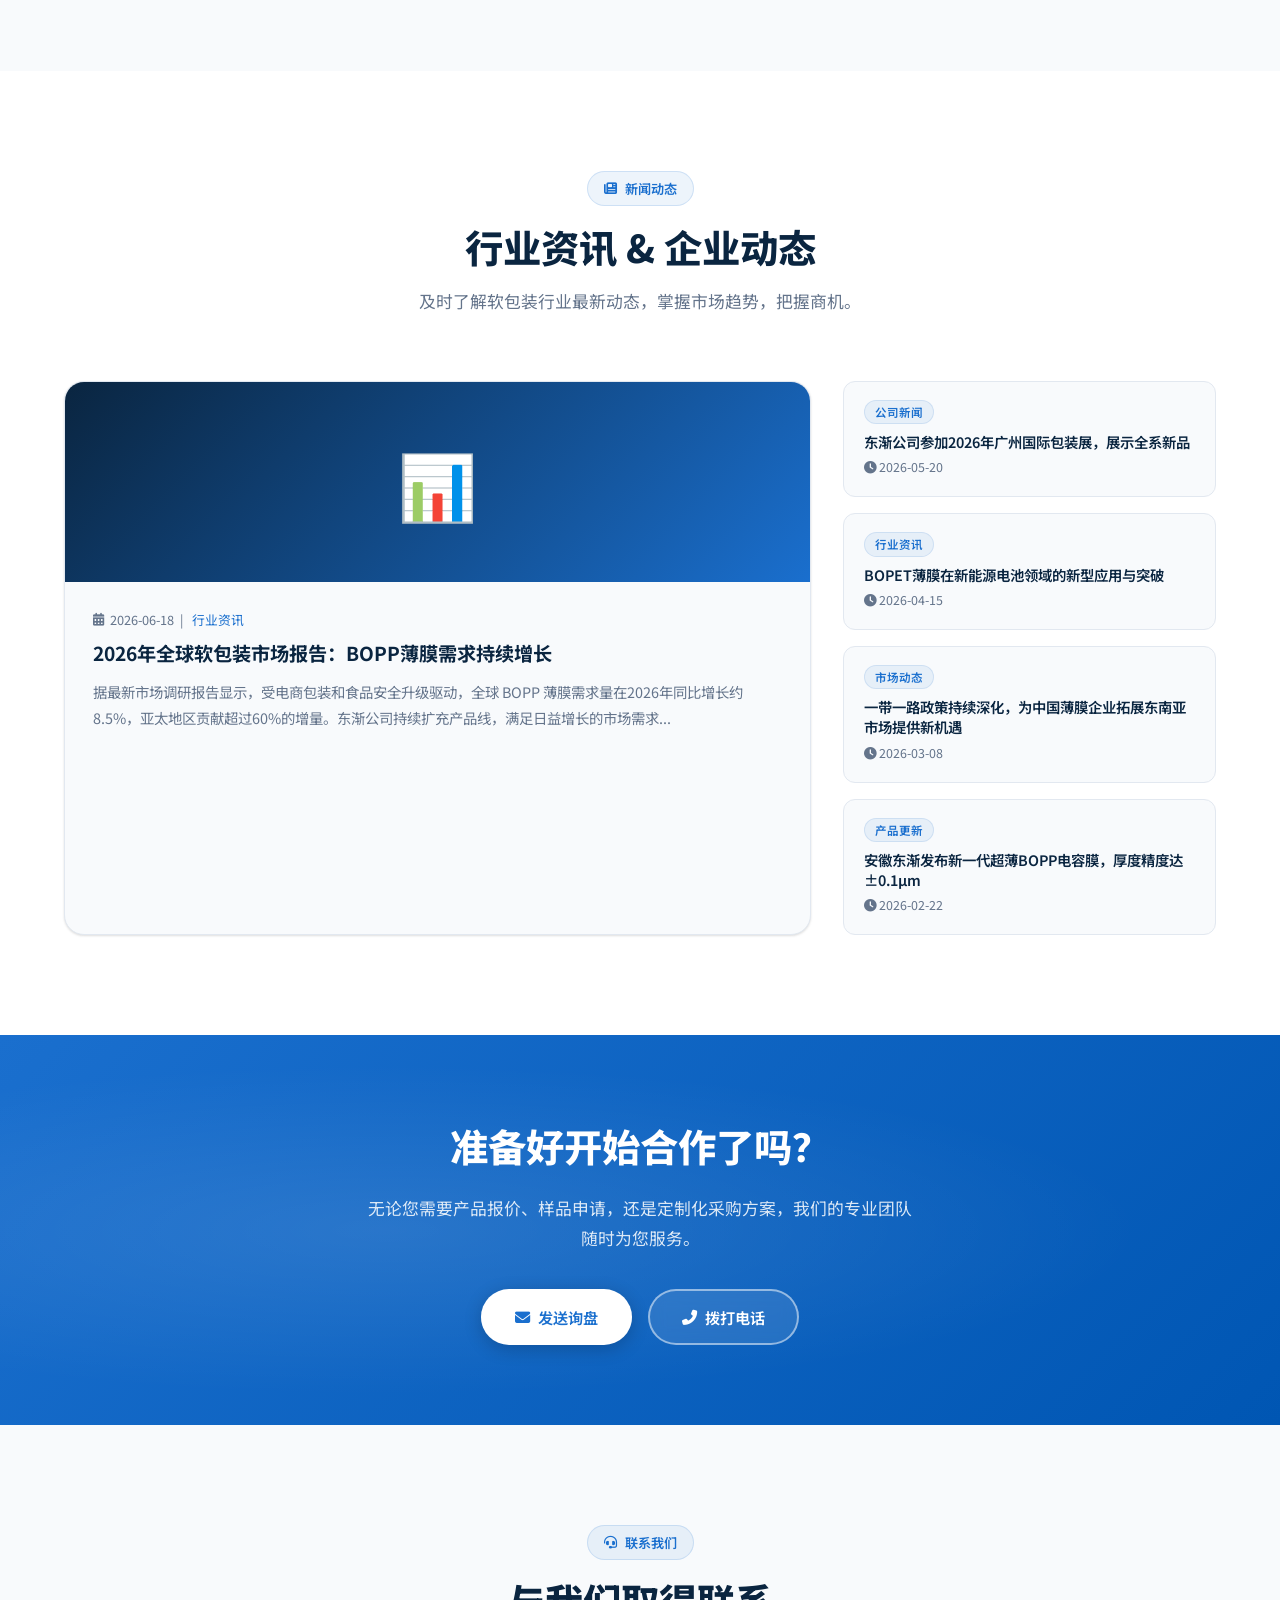
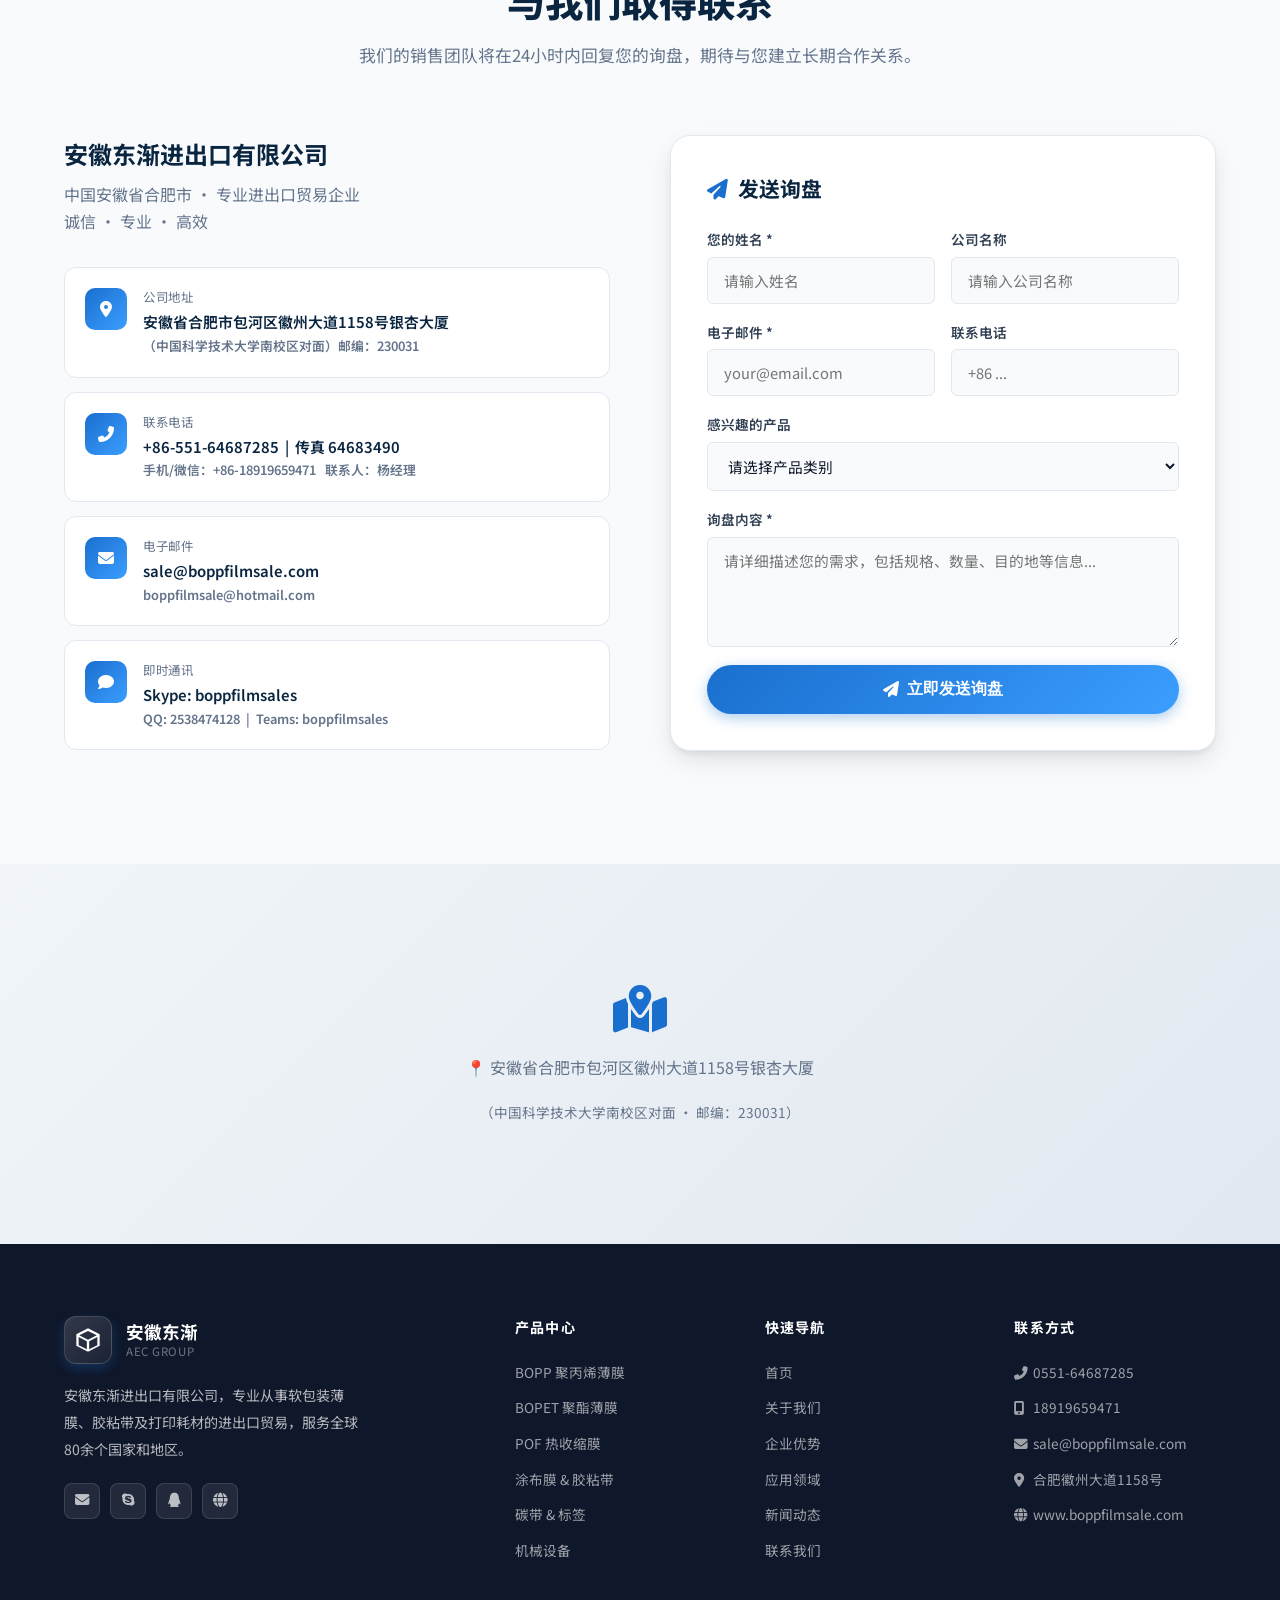
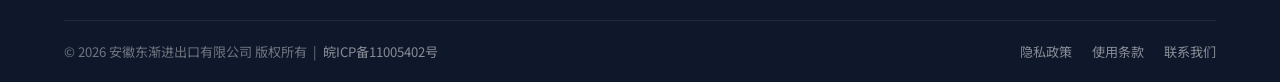
==== commit 5c09a000: "Enhance index.html with styles and content Added comprehensive styles and content for the hero secti" ====
--- a/index.html
+++ b/index.html
@@ -1,3 +1,219 @@
+
+
+
+  
+  
+  
+  Anhui Eastern Progress Imp. & Exp. Co., Ltd. | AEC GROUP
+  
+  
+  
+  
+  
+    /* Hero style */
+    .hero {
+      min-height: 80vh;
+      background: linear-gradient(135deg, var(--primary) 0%, #0d3b6e 50%, var(--primary) 100%);
+      position: relative; overflow: hidden; display: flex; align-items: center; color: white;
+    }
+    .hero::before {
+      content: ''; position: absolute; inset: 0;
+      background: radial-gradient(circle at 80% 30%, rgba(26,111,206,.25) 0%, transparent 60%);
+    }
+    .hero-content { position: relative; z-index: 2; width: 100%; padding: 100px 0; }
+    .hero h2 { font-size: clamp(2rem, 5vw, 3.2rem); font-weight: 800; line-height: 1.25; margin-bottom: 20px; }
+    .hero h2 .highlight { color: var(--gold-light); }
+    .hero-subtitle { font-size: 1.1rem; color: rgba(255,255,255,.8); line-height: 1.7; margin-bottom: 36px; max-width: 600px; }
+    .hero-stats { display: flex; gap: 40px; margin-top: 48px; }
+    .hero-stat .num { font-size: 2.2rem; font-weight: 800; color: var(--gold-light); }
+    .hero-stat .label { font-size: .85rem; color: rgba(255,255,255,.6); margin-top: 4px; }
+    
+    /* Feature Section */
+    .features-grid { display: grid; grid-template-columns: repeat(3, 1fr); gap: 24px; margin-top: -60px; position: relative; z-index: 10; }
+    .feature-card {
+      background: white; border-radius: var(--radius-md); padding: 32px;
+      box-shadow: var(--shadow-lg); border: 1px solid var(--gray-200); transition: var(--transition);
+    }
+    .feature-card:hover { transform: translateY(-5px); border-color: var(--accent); }
+    .feature-card .icon-wrap {
+      width: 50px; height: 50px; background: rgba(26,111,206,.08); color: var(--accent);
+      border-radius: 12px; display: flex; align-items: center; justify-content: center; font-size: 1.3rem; margin-bottom: 20px;
+    }
+    .feature-card h3 { font-size: 1.15rem; font-weight: 700; margin-bottom: 12px; color: var(--primary); }
+    .feature-card p { font-size: .9rem; color: var(--gray-500); line-height: 1.6; }
+
+    /* Category Cards */
+    .cat-grid { display: grid; grid-template-columns: repeat(4, 1fr); gap: 24px; }
+    .cat-card {
+      background: var(--gray-50); border: 1px solid var(--gray-200); border-radius: var(--radius-md);
+      padding: 24px; text-align: center; transition: var(--transition); cursor: pointer;
+    }
+    .cat-card:hover { border-color: var(--accent); background: white; box-shadow: var(--shadow-md); transform: translateY(-3px); }
+    .cat-card .icon-wrap { font-size: 2.5rem; margin-bottom: 16px; color: var(--accent); }
+    .cat-card h3 { font-size: 1rem; font-weight: 700; color: var(--primary); margin-bottom: 8px; }
+    .cat-card p { font-size: .8rem; color: var(--gray-500); }
+
+    /* CTA Section */
+    .cta-sec { background: linear-gradient(135deg, var(--accent) 0%, #0056b3 100%); color: white; padding: 60px 0; text-align: center; }
+  
+
+
+
+
+
+
+
+  
+    
+      
+        Global Experts in Flexible Packaging Films &amp; Materials
+        全球专业的 软包装薄膜 与包装材料专家
+        
+        Providing high-performance BOPP, BOPET, and specialty industrial films, tapes, and printing consumables to over 80 countries. Certified quality &amp; reliable delivery since 2011.
+        自2011年以来，为全球80多个国家和地区提供高品质的BOPP、BOPET、特种工业薄膜、胶粘带以及打印耗材。品质认证，服务全球。
+        
+        
+          
+             Explore Catalog
+             浏览产品目录
+          
+          
+            Get a Quote
+            获取报价
+          
+        
+        
+        
+          15+Years of Trading载进出口外贸经验
+          80+Export Countries出口全球国家
+          100+Premium Products种优质工业产品
+        
+      
+    
+  
+
+
+
+
+  
+    
+      
+        
+        Guaranteed Quality品质信赖保障
+        All our films undergo strict quality controls meeting international food-contact and industrial standards.
+        我们所有的薄膜产品均经过严格的质量控制，符合国际食品级安全和工业标准。
+      
+      
+        
+        Customized Solutions量身定做方案
+        From specialized thicknesses to custom roll widths and custom slitting, we match your precise machinery specs.
+        从特殊厚度定制到特定的分切宽度与大轴卷径，我们精准匹配您的工业设备规格。
+      
+      
+        
+        Fast Global Logistics高效全球物流
+        Based in Hefei, close to Shanghai ports, ensuring rapid booking, secure packaging, and reliable sea freight.
+        公司总部位于安徽合肥，毗邻上海及长三角重要港口，确保快速订舱与安全的海运交付。
+      
+    
+  
+
+
+
+
+  
+    
+       Product Categories
+       产品中心
+      Our Primary Material Sectors
+      我们的核心产品领域
+    
+    
+    
+      
+        🎞️
+        BOPP FilmsBOPP薄膜
+        Plain, Matte, Lamination, Pearlized, Heat Sealable &amp; Tape Grades.
+        光膜、消光、珍珠膜、热封膜及胶带膜等系列。
+      
+      
+        🌟
+        BOPET FilmsBOPET聚酯薄膜
+        High barrier, insulation, metallized and thermal transfer grade films.
+        高阻隔、绝缘、真空镀铝及热转印基膜系列。
+      
+      
+        📦
+        Adhesive Tapes胶粘带与胶水
+        BOPP tape jumbo rolls, stationery tapes, printed packaging tapes.
+        BOPP胶带大轴、文具胶带及定制彩印封箱胶带。
+      
+      
+        🖨️
+        Consumables碳带与标签
+        Thermal transfer ribbons, wax/resin ribbons, barcode labels.
+        热转印碳带、混合基/蜡基碳带及条码不干胶标签。
+      
+    
+    
+    
+      
+        View All Categories 
+        浏览所有产品大类 
+      
+    
+  
+
+
+
+
+  
+    
+       Company Overview
+       走进东渐
+      Anhui Eastern Progress Imp. &amp; Exp. Co., Ltd.
+      安徽东渐进出口有限公司
+      
+      Established in Hefei, Anhui Province, AEC GROUP (Anhui Eastern Progress) has grown from a specialized packaging film exporter into an industrial material supply chain leader.
+      安徽东渐进出口有限公司是经国家工商局批准的具有自主进出口经营权的对外贸易企业。历经多年拼搏，公司现已成为长三角地区软包装塑料工业产业链的重要企业。
+      
+      We manage production, custom processing (metallization, color printing, slitting), and international marketing for a massive range of packaging solutions.
+      我们集生产、深加工（彩色印刷、分切、镀铝、涂胶）与国际化销售为一体，为全球客户提供一站式包装解决方案。
+      
+      
+        Read Our Story
+        了解企业详情
+      
+    
+    
+      
+    
+  
+
+
+
+
+  
+    Looking for High-Quality Packaging Film &amp; Tapes?
+    正在寻找优质、高性价比的工业包装薄膜？
+    Get in touch with our packaging engineering experts for free samples and customized quotations today.
+    立即联系我们的包装材料专家，索取免费样品并获取最新定制报价。
+    
+      Contact Our Team
+      联系我们
+    
+  
+
+
+
+
+
+  window.addEventListener("langchange", (e) => {
+    // Custom logic if index wants to handle manual state
+  });
+
+
+
 <!DOCTYPE html>
 <html lang="en">
 <head>
